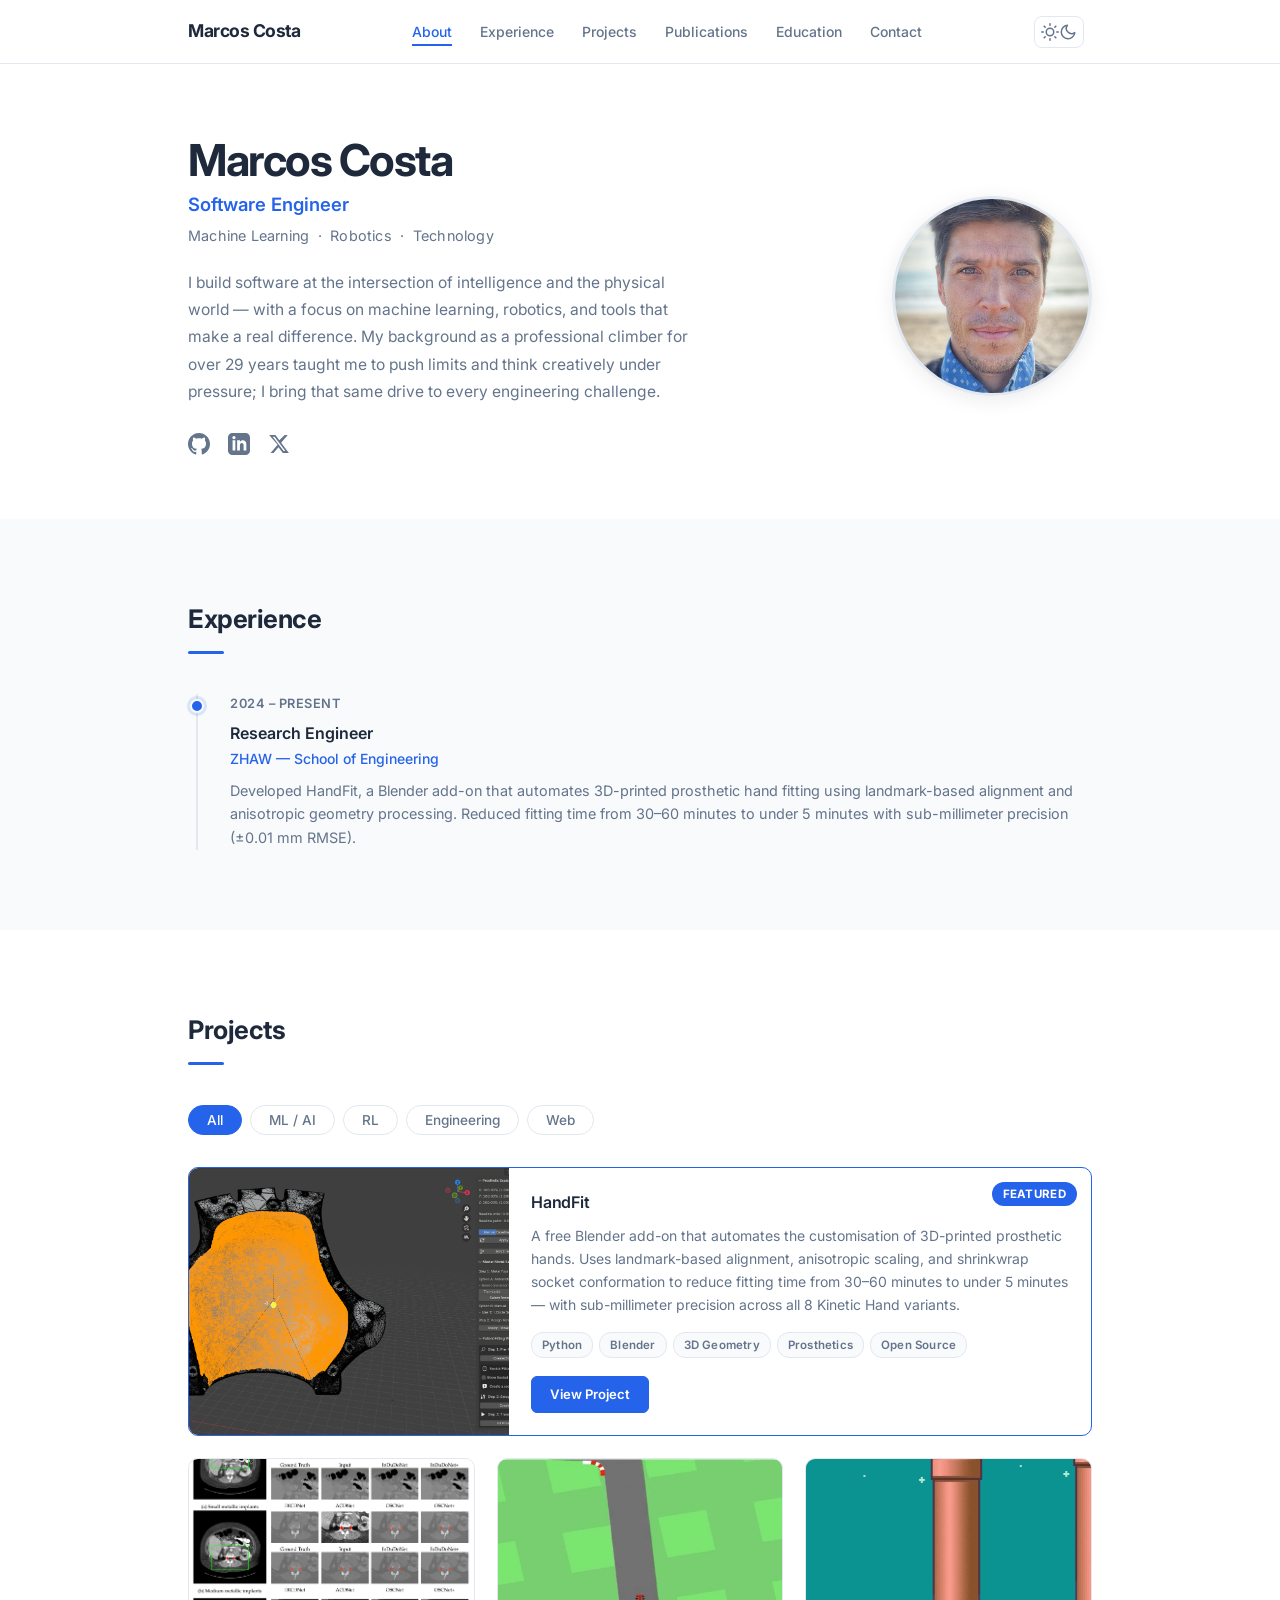
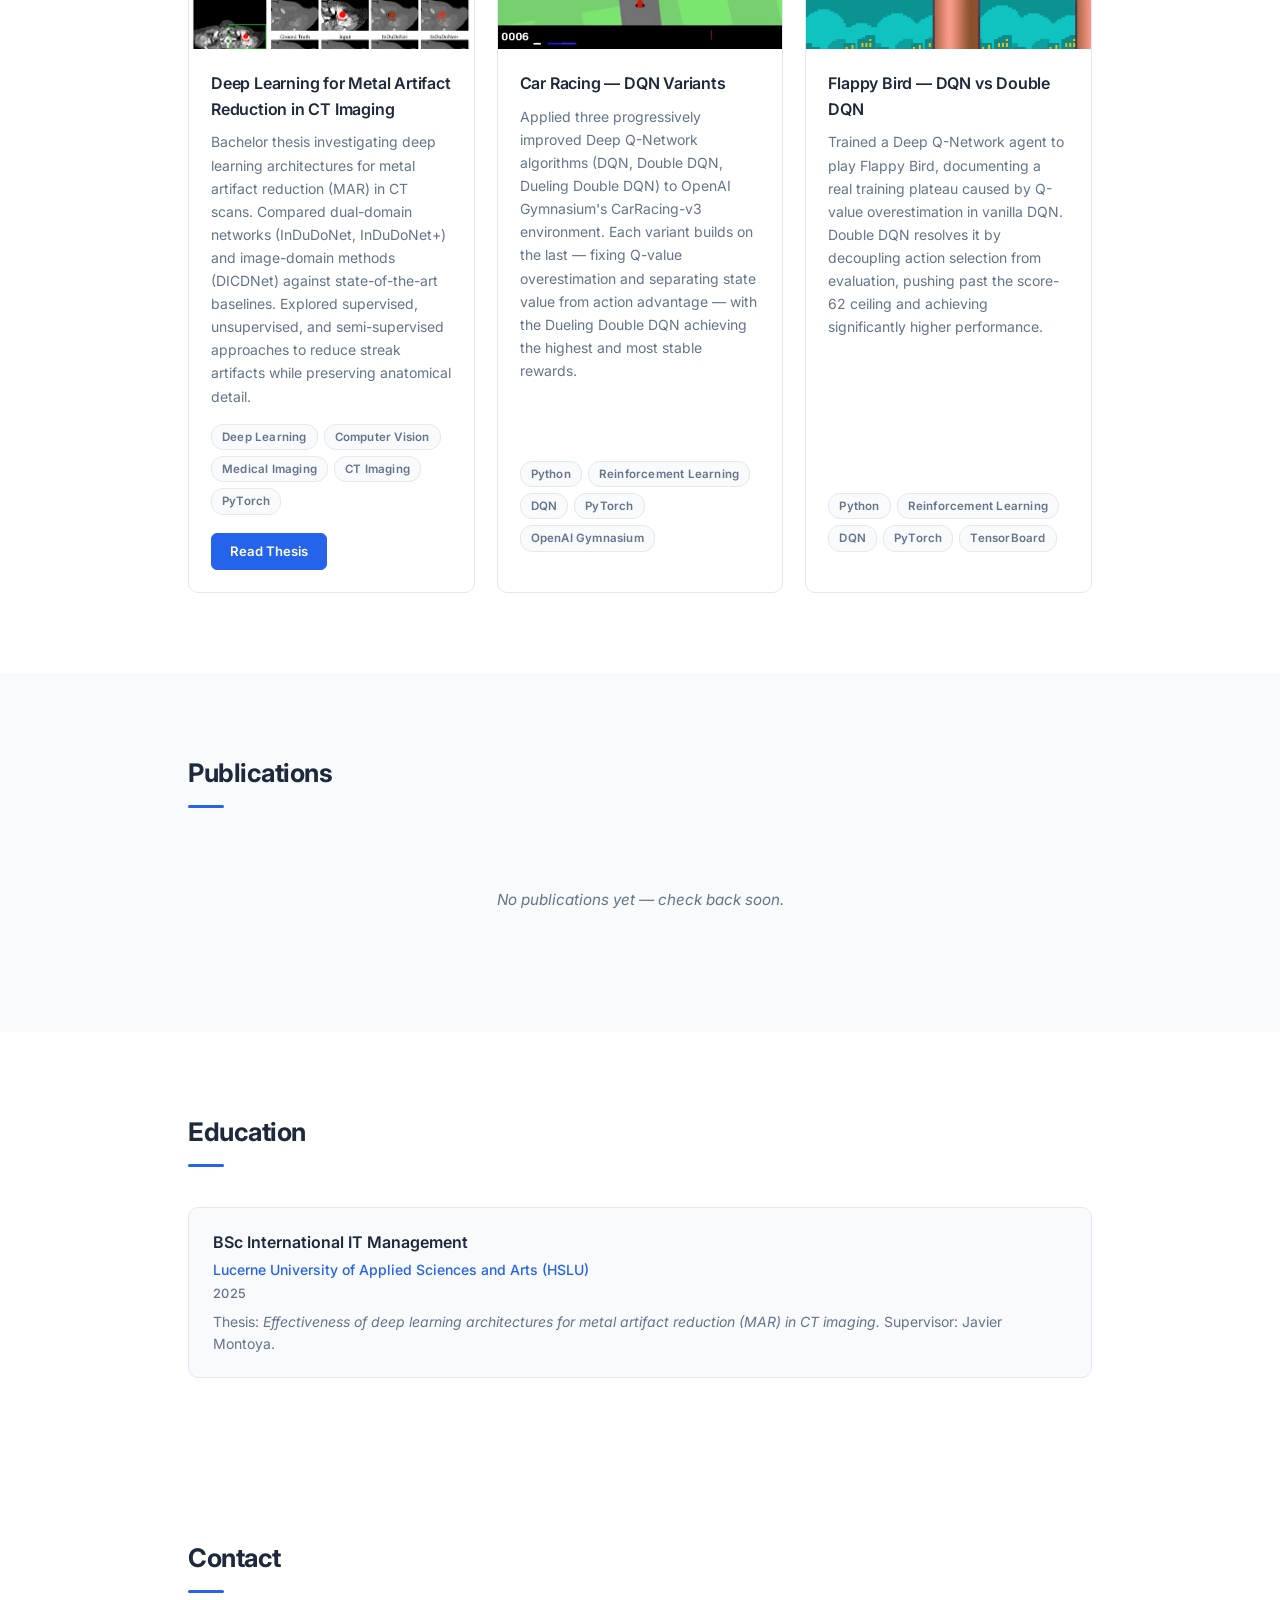
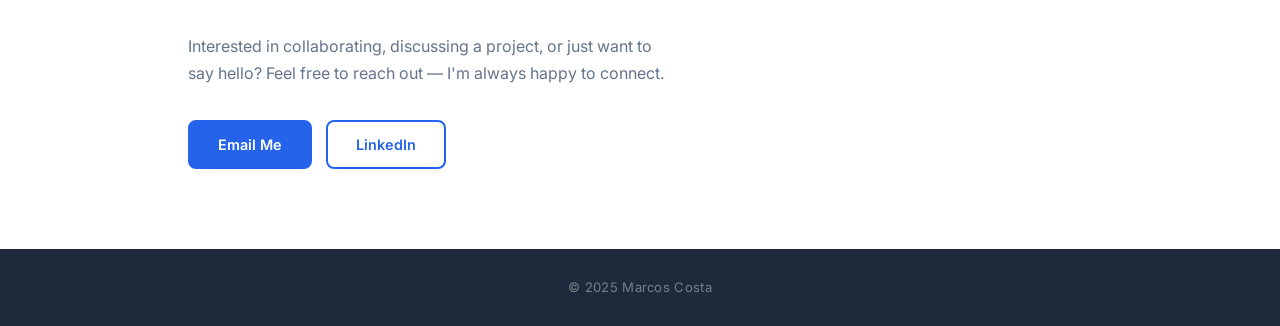
==== index.html @ 59071154 "add RL projects" ====
<!DOCTYPE html>
<html lang="en">
<head>
  <meta charset="UTF-8">
  <meta name="viewport" content="width=device-width, initial-scale=1.0">
  <title>Marcos Costa | Software Engineer</title>
  <meta name="description" content="Marcos Costa — Software Engineer with interests in Machine Learning, Robotics, and Technology.">

  <!-- Favicon -->
  <link rel="shortcut icon" href="favicon.png" type="image/png">
  <link rel="apple-touch-icon" sizes="180x180" href="favicon_io/apple-touch-icon.png">
  <link rel="icon" type="image/png" sizes="32x32" href="favicon_io/favicon-32x32.png">
  <link rel="icon" type="image/png" sizes="16x16" href="favicon_io/favicon-16x16.png">
  <link rel="manifest" href="favicon_io/site.webmanifest">

  <!-- Twitter Card -->
  <meta name="twitter:card" content="summary">
  <meta name="twitter:site" content="@Mcosta215">
  <meta name="twitter:title" content="Marcos Costa | Software Engineer">
  <meta name="twitter:description" content="Software Engineer with interests in Machine Learning, Robotics, and Technology.">

  <!-- Fonts -->
  <link rel="preconnect" href="https://fonts.googleapis.com">
  <link rel="preconnect" href="https://fonts.gstatic.com" crossorigin>
  <link href="https://fonts.googleapis.com/css2?family=Inter:wght@300;400;500;600;700&display=swap" rel="stylesheet">

  <!-- Styles -->
  <link rel="stylesheet" href="css/portfolio.css">

  <!-- Apply theme before paint to avoid flash -->
  <script>
    (function() {
      var saved = localStorage.getItem('theme');
      var prefersDark = window.matchMedia('(prefers-color-scheme: dark)').matches;
      if (saved === 'dark' || (!saved && prefersDark)) {
        document.documentElement.setAttribute('data-theme', 'dark');
      }
    })();
  </script>
</head>

<body>

  <!-- ===================== NAVIGATION ===================== -->
  <nav class="nav">
    <div class="nav-container">
      <a href="#about" class="nav-logo">Marcos Costa</a>
      <ul class="nav-links">
        <li><a href="#about">About</a></li>
        <li><a href="#experience">Experience</a></li>
        <li><a href="#projects">Projects</a></li>
        <li><a href="#publications">Publications</a></li>
        <li><a href="#education">Education</a></li>
        <li><a href="#contact">Contact</a></li>
      </ul>
      <button class="theme-toggle" id="themeToggle" aria-label="Toggle dark mode">
        <!-- Sun icon (shown in dark mode) -->
        <svg class="icon-sun" viewBox="0 0 24 24" fill="none" stroke="currentColor" stroke-width="2" stroke-linecap="round" stroke-linejoin="round" aria-hidden="true">
          <circle cx="12" cy="12" r="5"/><line x1="12" y1="1" x2="12" y2="3"/><line x1="12" y1="21" x2="12" y2="23"/>
          <line x1="4.22" y1="4.22" x2="5.64" y2="5.64"/><line x1="18.36" y1="18.36" x2="19.78" y2="19.78"/>
          <line x1="1" y1="12" x2="3" y2="12"/><line x1="21" y1="12" x2="23" y2="12"/>
          <line x1="4.22" y1="19.78" x2="5.64" y2="18.36"/><line x1="18.36" y1="5.64" x2="19.78" y2="4.22"/>
        </svg>
        <!-- Moon icon (shown in light mode) -->
        <svg class="icon-moon" viewBox="0 0 24 24" fill="none" stroke="currentColor" stroke-width="2" stroke-linecap="round" stroke-linejoin="round" aria-hidden="true">
          <path d="M21 12.79A9 9 0 1 1 11.21 3 7 7 0 0 0 21 12.79z"/>
        </svg>
      </button>
      <button class="nav-toggle" aria-label="Toggle navigation" aria-expanded="false">
        <span></span><span></span><span></span>
      </button>
    </div>
  </nav>

  <!-- ===================== HERO / ABOUT ===================== -->
  <section id="about" class="hero">
    <div class="container">
      <div class="hero-content">

        <div class="hero-text">
          <h1>Marcos Costa</h1>
          <p class="hero-title">Software Engineer</p>
          <p class="hero-tags">Machine Learning &nbsp;&middot;&nbsp; Robotics &nbsp;&middot;&nbsp; Technology</p>
          <p class="hero-bio">
            I build software at the intersection of intelligence and the physical world —
            with a focus on machine learning, robotics, and tools that make a real difference.
            My background as a professional climber for over 29 years taught me to push limits
            and think creatively under pressure; I bring that same drive to every engineering challenge.
          </p>
          <div class="hero-links">
            <!-- GitHub -->
            <a href="https://github.com/MCDF31" class="link-icon" target="_blank" rel="noopener" aria-label="GitHub">
              <svg viewBox="0 0 24 24" fill="currentColor" xmlns="http://www.w3.org/2000/svg" aria-hidden="true">
                <path d="M12 0c-6.626 0-12 5.373-12 12 0 5.302 3.438 9.8 8.207 11.387.599.111.793-.261.793-.577v-2.234c-3.338.726-4.033-1.416-4.033-1.416-.546-1.387-1.333-1.756-1.333-1.756-1.089-.745.083-.729.083-.729 1.205.084 1.839 1.237 1.839 1.237 1.07 1.834 2.807 1.304 3.492.997.107-.775.418-1.305.762-1.604-2.665-.305-5.467-1.334-5.467-5.931 0-1.311.469-2.381 1.236-3.221-.124-.303-.535-1.524.117-3.176 0 0 1.008-.322 3.301 1.23.957-.266 1.983-.399 3.003-.404 1.02.005 2.047.138 3.006.404 2.291-1.552 3.297-1.23 3.297-1.23.653 1.653.242 2.874.118 3.176.77.84 1.235 1.911 1.235 3.221 0 4.609-2.807 5.624-5.479 5.921.43.372.823 1.102.823 2.222v3.293c0 .319.192.694.801.576 4.765-1.589 8.199-6.086 8.199-11.386 0-6.627-5.373-12-12-12z"/>
              </svg>
            </a>
            <!-- LinkedIn -->
            <a href="https://www.linkedin.com/in/marcos-costa-a276242/" class="link-icon" target="_blank" rel="noopener" aria-label="LinkedIn">
              <svg viewBox="0 0 24 24" fill="currentColor" xmlns="http://www.w3.org/2000/svg" aria-hidden="true">
                <path d="M19 0h-14c-2.761 0-5 2.239-5 5v14c0 2.761 2.239 5 5 5h14c2.762 0 5-2.239 5-5v-14c0-2.761-2.238-5-5-5zm-11 19h-3v-11h3v11zm-1.5-12.268c-.966 0-1.75-.79-1.75-1.764s.784-1.764 1.75-1.764 1.75.79 1.75 1.764-.783 1.764-1.75 1.764zm13.5 12.268h-3v-5.604c0-3.368-4-3.113-4 0v5.604h-3v-11h3v1.765c1.396-2.586 7-2.777 7 2.476v6.759z"/>
              </svg>
            </a>
            <!-- Twitter / X -->
            <a href="https://twitter.com/Mcosta215" class="link-icon" target="_blank" rel="noopener" aria-label="Twitter">
              <svg viewBox="0 0 24 24" fill="currentColor" xmlns="http://www.w3.org/2000/svg" aria-hidden="true">
                <path d="M18.244 2.25h3.308l-7.227 8.26 8.502 11.24H16.17l-4.714-6.231-5.401 6.231H2.746l7.73-8.835L1.254 2.25H8.08l4.259 5.631L18.244 2.25zm-1.161 17.52h1.833L7.084 4.126H5.117L17.083 19.77z"/>
              </svg>
            </a>
          </div>
        </div>

        <div class="hero-photo">
          <img src="images/team/marcos.png" alt="Marcos Costa">
        </div>

      </div>
    </div>
  </section>

  <!-- ===================== EXPERIENCE ===================== -->
  <!--
  HOW TO ADD AN EXPERIENCE ITEM:
  Copy the .timeline-item block below, paste it inside .timeline,
  and update the date, role, company, and description.
  -->
  <section id="experience" class="section section-alt">
    <div class="container">
      <h2 class="section-title">Experience</h2>
      <div class="timeline">

        <div class="timeline-item">
          <div class="timeline-date">2024 – Present</div>
          <div class="timeline-content">
            <h3 class="timeline-role">Research Engineer</h3>
            <p class="timeline-company">ZHAW — School of Engineering</p>
            <p class="timeline-desc">
              Developed HandFit, a Blender add-on that automates 3D-printed prosthetic hand fitting
              using landmark-based alignment and anisotropic geometry processing. Reduced fitting time
              from 30–60 minutes to under 5 minutes with sub-millimeter precision (±0.01 mm RMSE).
            </p>
          </div>
        </div>

        <!--
        TEMPLATE — copy and fill in:
        <div class="timeline-item">
          <div class="timeline-date">YEAR – YEAR</div>
          <div class="timeline-content">
            <h3 class="timeline-role">Job Title</h3>
            <p class="timeline-company">Company / Organisation</p>
            <p class="timeline-desc">What you did and what impact it had.</p>
          </div>
        </div>
        -->

      </div>
    </div>
  </section>

  <!-- ===================== PROJECTS ===================== -->
  <!--
  HOW TO ADD A NEW PROJECT:
  1. Copy one of the .project-card blocks below.
  2. Paste it inside .projects-grid.
  3. Update:
     - data-category="ml-ai | engineering | web"
     - img src (add your image to images/portfolio/)
     - .project-title, .project-desc, .tag elements
     - href links
  4. Add "featured" to class if it should span the full width.
  -->
  <section id="projects" class="section">
    <div class="container">
      <h2 class="section-title">Projects</h2>

      <div class="filter-bar">
        <button class="filter-btn active" data-filter="all">All</button>
        <button class="filter-btn" data-filter="ml-ai">ML / AI</button>
        <button class="filter-btn" data-filter="rl">RL</button>
        <button class="filter-btn" data-filter="engineering">Engineering</button>
        <button class="filter-btn" data-filter="web">Web</button>
      </div>

      <div class="projects-grid">

        <!-- HandFit — Featured -->
        <div class="project-card featured" data-category="ml-ai">
          <div class="project-badge">Featured</div>
          <!-- Replace with a proper HandFit screenshot when available -->
          <img class="project-img" src="images/portfolio/handfit_.png" alt="HandFit — Automated Prosthetic Fitting">
          <div class="project-body">
            <h3 class="project-title">HandFit</h3>
            <p class="project-desc">
              A free Blender add-on that automates the customisation of 3D-printed prosthetic hands.
              Uses landmark-based alignment, anisotropic scaling, and shrinkwrap socket conformation
              to reduce fitting time from 30–60 minutes to under 5 minutes — with sub-millimeter
              precision across all 8 Kinetic Hand variants.
            </p>
            <div class="project-tags">
              <span class="tag">Python</span>
              <span class="tag">Blender</span>
              <span class="tag">3D Geometry</span>
              <span class="tag">Prosthetics</span>
              <span class="tag">Open Source</span>
            </div>
            <div class="project-links">
              <a href="https://marcosncosta1.github.io/handfit/" class="btn-project" target="_blank" rel="noopener">View Project</a>
            </div>
          </div>
        </div>

        <!-- Bachelor Thesis — MAR in CT Imaging -->
        <div class="project-card" data-category="ml-ai">
          <!-- Replace with a thesis figure/CT image when available -->
          <img class="project-img" src="images/portfolio/mar.png" alt="Deep Learning for Metal Artifact Reduction in CT Imaging">
          <div class="project-body">
            <h3 class="project-title">Deep Learning for Metal Artifact Reduction in CT Imaging</h3>
            <p class="project-desc">
              Bachelor thesis investigating deep learning architectures for metal artifact reduction (MAR)
              in CT scans. Compared dual-domain networks (InDuDoNet, InDuDoNet+) and image-domain methods
              (DICDNet) against state-of-the-art baselines. Explored supervised, unsupervised, and
              semi-supervised approaches to reduce streak artifacts while preserving anatomical detail.
            </p>
            <div class="project-tags">
              <span class="tag">Deep Learning</span>
              <span class="tag">Computer Vision</span>
              <span class="tag">Medical Imaging</span>
              <span class="tag">CT Imaging</span>
              <span class="tag">PyTorch</span>
            </div>
            <div class="project-links">
              <a href="hslu_bsc_thesis_2024_costa_marcos.pdf" class="btn-project" target="_blank" rel="noopener">Read Thesis</a>
            </div>
          </div>
        </div>

        <!-- Car Racing — DQN Variants -->
        <div class="project-card" data-category="rl ml-ai">
          <img class="project-img" src="images/portfolio/car_racing_dqn.gif" alt="Car Racing DQN Variants">
          <div class="project-body">
            <h3 class="project-title">Car Racing — DQN Variants</h3>
            <p class="project-desc">
              Applied three progressively improved Deep Q-Network algorithms (DQN, Double DQN, Dueling Double DQN)
              to OpenAI Gymnasium's CarRacing-v3 environment. Each variant builds on the last —
              fixing Q-value overestimation and separating state value from action advantage —
              with the Dueling Double DQN achieving the highest and most stable rewards.
            </p>
            <div class="project-tags">
              <span class="tag">Python</span>
              <span class="tag">Reinforcement Learning</span>
              <span class="tag">DQN</span>
              <span class="tag">PyTorch</span>
              <span class="tag">OpenAI Gymnasium</span>
            </div>
          </div>
        </div>

        <!-- Flappy Bird — DQN vs Double DQN -->
        <div class="project-card" data-category="rl ml-ai">
          <img class="project-img" src="images/portfolio/flappybird_dqn.gif" alt="Flappy Bird DQN">
          <div class="project-body">
            <h3 class="project-title">Flappy Bird — DQN vs Double DQN</h3>
            <p class="project-desc">
              Trained a Deep Q-Network agent to play Flappy Bird, documenting a real training plateau
              caused by Q-value overestimation in vanilla DQN. Double DQN resolves it by decoupling
              action selection from evaluation, pushing past the score-62 ceiling and achieving
              significantly higher performance.
            </p>
            <div class="project-tags">
              <span class="tag">Python</span>
              <span class="tag">Reinforcement Learning</span>
              <span class="tag">DQN</span>
              <span class="tag">PyTorch</span>
              <span class="tag">TensorBoard</span>
            </div>
          </div>
        </div>

        <!-- Loan Calculator
        <div class="project-card" data-category="engineering">
          <img class="project-img" src="images/portfolio/loan.jpg" alt="Loan Calculator">
          <div class="project-body">
            <h3 class="project-title">Loan Calculator</h3>
            <p class="project-desc">
              An interactive loan calculator that computes monthly payments, total interest,
              and full amortisation schedules from user-defined inputs.
            </p>
            <div class="project-tags">
              <span class="tag">JavaScript</span>
              <span class="tag">HTML / CSS</span>
            </div>
            <div class="project-links">
              <a href="loan_calculator.html" class="btn-project">View Project</a>
            </div>
          </div>
        </div>

        
        <div class="project-card" data-category="engineering">
          <img class="project-img" src="images/portfolio/shape_calculator.jpg" alt="Shape Calculator">
          <div class="project-body">
            <h3 class="project-title">Shape Calculator</h3>
            <p class="project-desc">
              A Python geometry library that computes area and perimeter for a range of 2D shapes
              using clean object-oriented design and unit-tested logic.
            </p>
            <div class="project-tags">
              <span class="tag">Python</span>
              <span class="tag">OOP</span>
            </div>
            <div class="project-links">
              <a href="shape_calculator.html" class="btn-project">View Project</a>
            </div>
          </div>
        </div>

        
        <div class="project-card" data-category="web">
          <img class="project-img" src="images/portfolio/survey_photo.jpg" alt="Survey Page">
          <div class="project-body">
            <h3 class="project-title">Survey Page</h3>
            <p class="project-desc">
              A fully responsive survey web page with clean form UX,
              custom styling, and accessible markup.
            </p>
            <div class="project-tags">
              <span class="tag">HTML</span>
              <span class="tag">CSS</span>
            </div>
            <div class="project-links">
              <a href="survey.html" class="btn-project">View Project</a>
            </div>
          </div>
        </div>


        <div class="project-card" data-category="engineering">
          <img class="project-img" src="images/portfolio/pic02.jpg" alt="Budget App — In Progress">
          <div class="project-body">
            <h3 class="project-title">Budget App</h3>
            <p class="project-desc">
              A personal finance tracking application for managing income, expenses,
              and savings goals. Currently in development.
            </p>
            <div class="project-tags">
              <span class="tag">In Progress</span>
            </div>
            <div class="project-links">
              <a href="coming-soon.html" class="btn-project btn-outline">Coming Soon</a>
            </div>
          </div>
        </div>

      </div>  -->
    </div>
  </section>

  <!-- ===================== PUBLICATIONS ===================== -->
  <!--
  HOW TO ADD A PUBLICATION:
  Copy the .pub-item block below, paste it inside .publications-list,
  remove the .empty-note paragraph, and fill in your details.

  <div class="pub-item">
    <img class="pub-thumb" src="images/portfolio/YOUR_PAPER_IMG.jpg" alt="Paper thumbnail">
    <div class="pub-body">
      <h3 class="pub-title">Your Paper Title</h3>
      <p class="pub-authors">Author One, Marcos Costa, Author Three</p>
      <p class="pub-venue">Conference / Journal Name, Year</p>
      <div class="pub-links">
        <a href="PAPER_URL" class="btn-project" target="_blank" rel="noopener">Paper</a>
        <a href="GITHUB_URL" class="btn-project btn-outline" target="_blank" rel="noopener">Code</a>
      </div>
    </div>
  </div>
  -->
  <section id="publications" class="section section-alt">
    <div class="container">
      <h2 class="section-title">Publications</h2>
      <div class="publications-list">
        <p class="empty-note">No publications yet — check back soon.</p>
      </div>
    </div>
  </section>

  <!-- ===================== EDUCATION ===================== -->
  <!--
  HOW TO ADD AN EDUCATION ITEM:
  Copy a .edu-item block, paste it inside .edu-list, and fill in your details.
  -->
  <section id="education" class="section">
    <div class="container">
      <h2 class="section-title">Education</h2>
      <div class="edu-list">

        <!--
        TEMPLATE — copy and fill in:
        <div class="edu-item">
          <div class="edu-logo">
            <img src="images/edu/LOGO.png" alt="Institution Name">
          </div>
          <div class="edu-body">
            <h3 class="edu-degree">Degree / Certificate</h3>
            <p class="edu-institution">Institution Name</p>
            <p class="edu-date">Year – Year</p>
            <p class="edu-desc">Optional short description.</p>
          </div>
        </div>
        -->

        <div class="edu-item">
          <div class="edu-body">
            <h3 class="edu-degree">BSc International IT Management</h3>
            <p class="edu-institution">Lucerne University of Applied Sciences and Arts (HSLU)</p>
            <p class="edu-date">2025</p>
            <p class="edu-desc">
              Thesis: <em>Effectiveness of deep learning architectures for metal artifact reduction (MAR) in CT imaging.</em>
              Supervisor: Javier Montoya.
            </p>
          </div>
        </div>

      </div>
    </div>
  </section>

  <!-- ===================== CONTACT ===================== -->
  <section id="contact" class="section">
    <div class="container">
      <h2 class="section-title">Contact</h2>
      <p class="contact-intro">
        Interested in collaborating, discussing a project, or just want to say hello?
        Feel free to reach out — I'm always happy to connect.
      </p>
      <div class="contact-links">
        <a href="mailto:marcos@mnttoken.com" class="contact-btn">Email Me</a>
        <a href="https://www.linkedin.com/in/marcos-costa-a276242/" class="contact-btn contact-btn-outline" target="_blank" rel="noopener">LinkedIn</a>
      </div>
    </div>
  </section>

  <!-- ===================== FOOTER ===================== -->
  <footer class="footer">
    <div class="container">
      <p>&copy; 2025 Marcos Costa</p>
    </div>
  </footer>

  <!-- ===================== JAVASCRIPT ===================== -->
  <script>
    // ----- Dark mode -----
    const themeToggle = document.getElementById('themeToggle');
    const root = document.documentElement;

    themeToggle.addEventListener('click', () => {
      const isDark = root.getAttribute('data-theme') === 'dark';
      root.setAttribute('data-theme', isDark ? 'light' : 'dark');
      localStorage.setItem('theme', isDark ? 'light' : 'dark');
    });

    // ----- Project filter -----
    const filterBtns = document.querySelectorAll('.filter-btn');
    const cards = document.querySelectorAll('.project-card');

    filterBtns.forEach(btn => {
      btn.addEventListener('click', () => {
        filterBtns.forEach(b => b.classList.remove('active'));
        btn.classList.add('active');
        const f = btn.dataset.filter;
        cards.forEach(card => {
          card.style.display = (f === 'all' || card.dataset.category.split(' ').includes(f)) ? '' : 'none';
        });
      });
    });

    // ----- Mobile nav toggle -----
    const toggle = document.querySelector('.nav-toggle');
    const navLinks = document.querySelector('.nav-links');

    toggle.addEventListener('click', () => {
      const open = navLinks.classList.toggle('open');
      toggle.setAttribute('aria-expanded', open);
    });

    // Close nav on link click (mobile)
    document.querySelectorAll('.nav-links a').forEach(a => {
      a.addEventListener('click', () => {
        navLinks.classList.remove('open');
        toggle.setAttribute('aria-expanded', false);
      });
    });

    // ----- Sticky nav highlight on scroll -----
    const sections = document.querySelectorAll('section[id]');

    function updateNav() {
      let current = '';
      sections.forEach(s => {
        if (window.scrollY >= s.offsetTop - 80) current = s.id;
      });
      document.querySelectorAll('.nav-links a').forEach(a => {
        a.classList.toggle('active', a.getAttribute('href') === '#' + current);
      });
    }

    window.addEventListener('scroll', updateNav, { passive: true });
    updateNav();
  </script>

</body>
</html>
---- css/portfolio.css ----
/* ============================================
   Marcos Costa — Portfolio Stylesheet
   To add styles: edit sections below.
   ============================================ */

*, *::before, *::after {
  box-sizing: border-box;
  margin: 0;
  padding: 0;
}

:root {
  --bg: #ffffff;
  --bg-alt: #f8fafc;
  --text: #1e293b;
  --text-muted: #64748b;
  --accent: #2563eb;
  --accent-hover: #1d4ed8;
  --border: #e2e8f0;
  --card-shadow: 0 1px 3px rgba(0,0,0,.07), 0 6px 16px rgba(0,0,0,.05);
  --nav-bg: rgba(255, 255, 255, 0.92);
  --radius: 10px;
  --nav-height: 64px;
  --font: 'Inter', system-ui, -apple-system, sans-serif;
}

/* Dark mode */
[data-theme="dark"] {
  --bg: #0f172a;
  --bg-alt: #1e293b;
  --text: #f1f5f9;
  --text-muted: #94a3b8;
  --accent: #3b82f6;
  --accent-hover: #2563eb;
  --border: #334155;
  --card-shadow: 0 1px 3px rgba(0,0,0,.3), 0 6px 16px rgba(0,0,0,.2);
  --nav-bg: rgba(15, 23, 42, 0.92);
}

html {
  scroll-behavior: smooth;
  font-size: 16px;
}

body {
  font-family: var(--font);
  background: var(--bg);
  color: var(--text);
  line-height: 1.6;
  -webkit-font-smoothing: antialiased;
}

img {
  max-width: 100%;
  height: auto;
  vertical-align: middle;
}

a {
  text-decoration: none;
  color: inherit;
}

/* ---- Layout ---- */
.container {
  max-width: 960px;
  margin: 0 auto;
  padding: 0 28px;
}

/* ---- Navigation ---- */
.nav {
  position: sticky;
  top: 0;
  z-index: 100;
  height: var(--nav-height);
  background: var(--nav-bg);
  backdrop-filter: blur(10px);
  -webkit-backdrop-filter: blur(10px);
  border-bottom: 1px solid var(--border);
}

.nav-container {
  max-width: 960px;
  margin: 0 auto;
  padding: 0 28px;
  height: 100%;
  display: flex;
  align-items: center;
  justify-content: space-between;
}

.nav-logo {
  font-weight: 700;
  font-size: 1.1rem;
  color: var(--text);
  letter-spacing: -0.5px;
}

.nav-links {
  display: flex;
  list-style: none;
  gap: 28px;
}

.nav-links a {
  color: var(--text-muted);
  font-size: 0.875rem;
  font-weight: 500;
  transition: color .2s;
  padding: 4px 0;
  border-bottom: 2px solid transparent;
}

.nav-links a:hover,
.nav-links a.active {
  color: var(--accent);
  border-bottom-color: var(--accent);
}

.nav-toggle {
  display: none;
  flex-direction: column;
  gap: 5px;
  background: none;
  border: none;
  cursor: pointer;
  padding: 6px;
}

.nav-toggle span {
  display: block;
  width: 22px;
  height: 2px;
  background: var(--text);
  border-radius: 2px;
  transition: .25s;
}

/* ---- Theme toggle button ---- */
.theme-toggle {
  background: none;
  border: 1.5px solid var(--border);
  border-radius: 8px;
  cursor: pointer;
  padding: 6px;
  color: var(--text-muted);
  display: flex;
  align-items: center;
  justify-content: center;
  transition: color .2s, border-color .2s, background .2s;
  margin-right: 8px;
}

.theme-toggle:hover {
  color: var(--accent);
  border-color: var(--accent);
}

.theme-toggle svg {
  width: 18px;
  height: 18px;
  display: block;
}

/* Show moon in light mode, sun in dark mode */
.icon-sun { display: none; }
.icon-moon { display: block; }

[data-theme="dark"] .icon-sun { display: block; }
[data-theme="dark"] .icon-moon { display: none; }

/* ---- Sections ---- */
.section {
  padding: 80px 0;
}

.section-alt {
  background: var(--bg-alt);
}

.section-title {
  font-size: 1.6rem;
  font-weight: 700;
  color: var(--text);
  margin-bottom: 40px;
  position: relative;
  padding-bottom: 14px;
  letter-spacing: -0.5px;
}

.section-title::after {
  content: '';
  position: absolute;
  bottom: 0;
  left: 0;
  width: 36px;
  height: 3px;
  background: var(--accent);
  border-radius: 2px;
}

/* ---- Hero ---- */
.hero {
  padding: 72px 0 64px;
}

.hero-content {
  display: flex;
  align-items: center;
  gap: 52px;
}

.hero-text {
  flex: 1;
  min-width: 0;
}

.hero-text h1 {
  font-size: 2.75rem;
  font-weight: 700;
  letter-spacing: -1.5px;
  line-height: 1.1;
  margin-bottom: 6px;
  color: var(--text);
}

.hero-title {
  font-size: 1.15rem;
  color: var(--accent);
  font-weight: 600;
  margin-bottom: 4px;
}

.hero-tags {
  color: var(--text-muted);
  font-size: 0.9rem;
  margin-bottom: 22px;
  letter-spacing: 0.2px;
}

.hero-bio {
  color: var(--text-muted);
  font-size: 0.975rem;
  line-height: 1.75;
  max-width: 520px;
  margin-bottom: 28px;
}

.hero-links {
  display: flex;
  gap: 18px;
  align-items: center;
}

.link-icon {
  color: var(--text-muted);
  transition: color .2s, transform .2s;
  display: flex;
  align-items: center;
}

.link-icon:hover {
  color: var(--accent);
  transform: translateY(-1px);
}

.link-icon svg {
  width: 22px;
  height: 22px;
  display: block;
}

.hero-photo {
  flex-shrink: 0;
}

.hero-photo img {
  width: 200px;
  height: 200px;
  border-radius: 50%;
  object-fit: cover;
  border: 3px solid var(--border);
  box-shadow: 0 4px 20px rgba(0,0,0,.08);
}

/* ---- Experience Timeline ---- */
.timeline {
  border-left: 2px solid var(--border);
  margin-left: 8px;
}

.timeline-item {
  position: relative;
  padding: 0 0 36px 32px;
}

.timeline-item:last-child {
  padding-bottom: 0;
}

.timeline-item::before {
  content: '';
  position: absolute;
  left: -8px;
  top: 5px;
  width: 14px;
  height: 14px;
  border-radius: 50%;
  background: var(--accent);
  border: 2px solid var(--bg-alt);
  box-shadow: 0 0 0 3px rgba(37,99,235,.15);
}

.timeline-date {
  font-size: 0.8rem;
  font-weight: 600;
  color: var(--text-muted);
  text-transform: uppercase;
  letter-spacing: 0.5px;
  margin-bottom: 6px;
}

.timeline-role {
  font-size: 1rem;
  font-weight: 600;
  color: var(--text);
  margin-bottom: 2px;
}

.timeline-company {
  font-size: 0.875rem;
  color: var(--accent);
  font-weight: 500;
  margin-bottom: 8px;
}

.timeline-desc {
  font-size: 0.9rem;
  color: var(--text-muted);
  line-height: 1.65;
}

/* ---- Filter Bar ---- */
.filter-bar {
  display: flex;
  gap: 8px;
  margin-bottom: 32px;
  flex-wrap: wrap;
}

.filter-btn {
  padding: 6px 18px;
  border-radius: 20px;
  border: 1.5px solid var(--border);
  background: none;
  color: var(--text-muted);
  font-size: 0.85rem;
  font-weight: 500;
  cursor: pointer;
  transition: all .2s;
  font-family: var(--font);
}

.filter-btn:hover {
  border-color: var(--accent);
  color: var(--accent);
}

.filter-btn.active {
  background: var(--accent);
  border-color: var(--accent);
  color: #fff;
}

/* ---- Project Cards ---- */
.projects-grid {
  display: grid;
  grid-template-columns: repeat(auto-fill, minmax(280px, 1fr));
  gap: 22px;
}

.project-card {
  background: var(--bg);
  border: 1px solid var(--border);
  border-radius: var(--radius);
  overflow: hidden;
  transition: box-shadow .25s, transform .25s;
  position: relative;
  display: flex;
  flex-direction: column;
}

.project-card:hover {
  box-shadow: var(--card-shadow);
  transform: translateY(-3px);
}

.project-card.featured {
  border-color: var(--accent);
  grid-column: 1 / -1;
  flex-direction: row;
}

.project-badge {
  position: absolute;
  top: 14px;
  right: 14px;
  background: var(--accent);
  color: #fff;
  font-size: 0.72rem;
  font-weight: 700;
  padding: 3px 11px;
  border-radius: 12px;
  z-index: 1;
  letter-spacing: 0.3px;
  text-transform: uppercase;
}

.project-img {
  width: 100%;
  height: 190px;
  object-fit: cover;
  display: block;
  flex-shrink: 0;
}

.project-card.featured .project-img {
  width: 320px;
  height: auto;
  min-height: 220px;
}

.project-body {
  padding: 22px;
  display: flex;
  flex-direction: column;
  flex: 1;
}

.project-title {
  font-size: 1rem;
  font-weight: 600;
  color: var(--text);
  margin-bottom: 8px;
  letter-spacing: -0.2px;
}

.project-desc {
  font-size: 0.875rem;
  color: var(--text-muted);
  line-height: 1.65;
  margin-bottom: 16px;
  flex: 1;
}

.project-tags {
  display: flex;
  flex-wrap: wrap;
  gap: 6px;
  margin-bottom: 18px;
}

.tag {
  font-size: 0.72rem;
  font-weight: 600;
  background: var(--bg-alt);
  color: var(--text-muted);
  border: 1px solid var(--border);
  padding: 3px 10px;
  border-radius: 12px;
  letter-spacing: 0.2px;
}

.project-links {
  display: flex;
  gap: 10px;
  flex-wrap: wrap;
  margin-top: auto;
}

.btn-project {
  display: inline-block;
  padding: 7px 18px;
  border-radius: 6px;
  font-size: 0.82rem;
  font-weight: 600;
  background: var(--accent);
  color: #fff;
  text-decoration: none;
  transition: background .2s, border-color .2s;
  border: 1.5px solid var(--accent);
  font-family: var(--font);
}

.btn-project:hover {
  background: var(--accent-hover);
  border-color: var(--accent-hover);
  color: #fff;
}

.btn-project.btn-outline {
  background: none;
  color: var(--accent);
}

.btn-project.btn-outline:hover {
  background: var(--accent);
  color: #fff;
}

/* ---- Publications ---- */
.publications-list {
  display: flex;
  flex-direction: column;
  gap: 18px;
}

.pub-item {
  background: var(--bg);
  border: 1px solid var(--border);
  border-radius: var(--radius);
  padding: 24px;
  transition: box-shadow .2s;
  display: flex;
  gap: 24px;
  align-items: flex-start;
}

.pub-item:hover {
  box-shadow: var(--card-shadow);
}

.pub-thumb {
  flex-shrink: 0;
  width: 100px;
  height: 70px;
  object-fit: cover;
  border-radius: 6px;
  border: 1px solid var(--border);
}

.pub-body {
  flex: 1;
}

.pub-title {
  font-size: 0.975rem;
  font-weight: 600;
  color: var(--text);
  margin-bottom: 5px;
  line-height: 1.4;
}

.pub-authors {
  font-size: 0.85rem;
  color: var(--text-muted);
  margin-bottom: 3px;
}

.pub-venue {
  font-size: 0.82rem;
  color: var(--accent);
  font-weight: 500;
  margin-bottom: 12px;
}

.pub-links {
  display: flex;
  gap: 10px;
}

.empty-note {
  color: var(--text-muted);
  font-size: 0.95rem;
  padding: 40px 0;
  text-align: center;
  font-style: italic;
}

/* ---- Education ---- */
.edu-list {
  display: flex;
  flex-direction: column;
  gap: 16px;
}

.edu-item {
  display: flex;
  align-items: flex-start;
  gap: 20px;
  background: var(--bg-alt);
  border: 1px solid var(--border);
  border-radius: var(--radius);
  padding: 22px 24px;
  transition: box-shadow .2s;
}

.edu-item:hover {
  box-shadow: var(--card-shadow);
}

.edu-logo {
  flex-shrink: 0;
  width: 52px;
  height: 52px;
  border-radius: 8px;
  border: 1px solid var(--border);
  overflow: hidden;
  background: var(--bg);
  display: flex;
  align-items: center;
  justify-content: center;
}

.edu-logo img {
  width: 100%;
  height: 100%;
  object-fit: contain;
  padding: 4px;
}

.edu-body {
  flex: 1;
}

.edu-degree {
  font-size: 1rem;
  font-weight: 600;
  color: var(--text);
  margin-bottom: 3px;
}

.edu-institution {
  font-size: 0.875rem;
  color: var(--accent);
  font-weight: 500;
  margin-bottom: 3px;
}

.edu-date {
  font-size: 0.8rem;
  color: var(--text-muted);
  font-weight: 500;
  text-transform: uppercase;
  letter-spacing: 0.4px;
  margin-bottom: 6px;
}

.edu-desc {
  font-size: 0.875rem;
  color: var(--text-muted);
  line-height: 1.6;
}

/* ---- Contact ---- */
.contact-intro {
  color: var(--text-muted);
  font-size: 1rem;
  line-height: 1.7;
  max-width: 480px;
  margin-bottom: 32px;
}

.contact-links {
  display: flex;
  gap: 14px;
  flex-wrap: wrap;
}

.contact-btn {
  display: inline-block;
  padding: 11px 28px;
  border-radius: 8px;
  font-size: 0.9rem;
  font-weight: 600;
  background: var(--accent);
  color: #fff;
  text-decoration: none;
  transition: background .2s;
  border: 2px solid var(--accent);
  font-family: var(--font);
}

.contact-btn:hover {
  background: var(--accent-hover);
  border-color: var(--accent-hover);
  color: #fff;
}

.contact-btn-outline {
  background: none;
  color: var(--accent);
}

.contact-btn-outline:hover {
  background: var(--accent);
  color: #fff;
}

/* ---- Footer ---- */
.footer {
  background: var(--text);
  color: rgba(255, 255, 255, 0.4);
  padding: 28px 0;
  text-align: center;
  font-size: 0.82rem;
  letter-spacing: 0.3px;
}

/* ---- Responsive ---- */
@media (max-width: 768px) {
  .nav-toggle {
    display: flex;
  }

  .nav-links {
    display: none;
    position: absolute;
    top: var(--nav-height);
    left: 0;
    right: 0;
    background: var(--nav-bg);
    border-bottom: 1px solid var(--border);
    flex-direction: column;
    padding: 20px 28px;
    gap: 18px;
    box-shadow: 0 8px 24px rgba(0,0,0,.12);
  }

  .nav-links.open {
    display: flex;
  }

  .hero {
    padding: 52px 0 48px;
  }

  .hero-content {
    flex-direction: column-reverse;
    gap: 32px;
    text-align: center;
  }

  .hero-text h1 {
    font-size: 2.1rem;
  }

  .hero-links {
    justify-content: center;
  }

  .hero-bio {
    margin-left: auto;
    margin-right: auto;
  }

  .hero-photo img {
    width: 150px;
    height: 150px;
  }

  .project-card.featured {
    flex-direction: column;
  }

  .project-card.featured .project-img {
    width: 100%;
    height: 190px;
  }

  .section {
    padding: 56px 0;
  }

  .pub-item {
    flex-direction: column;
  }

  .pub-thumb {
    width: 100%;
    height: 160px;
  }
}

@media (max-width: 480px) {
  .projects-grid {
    grid-template-columns: 1fr;
  }
}
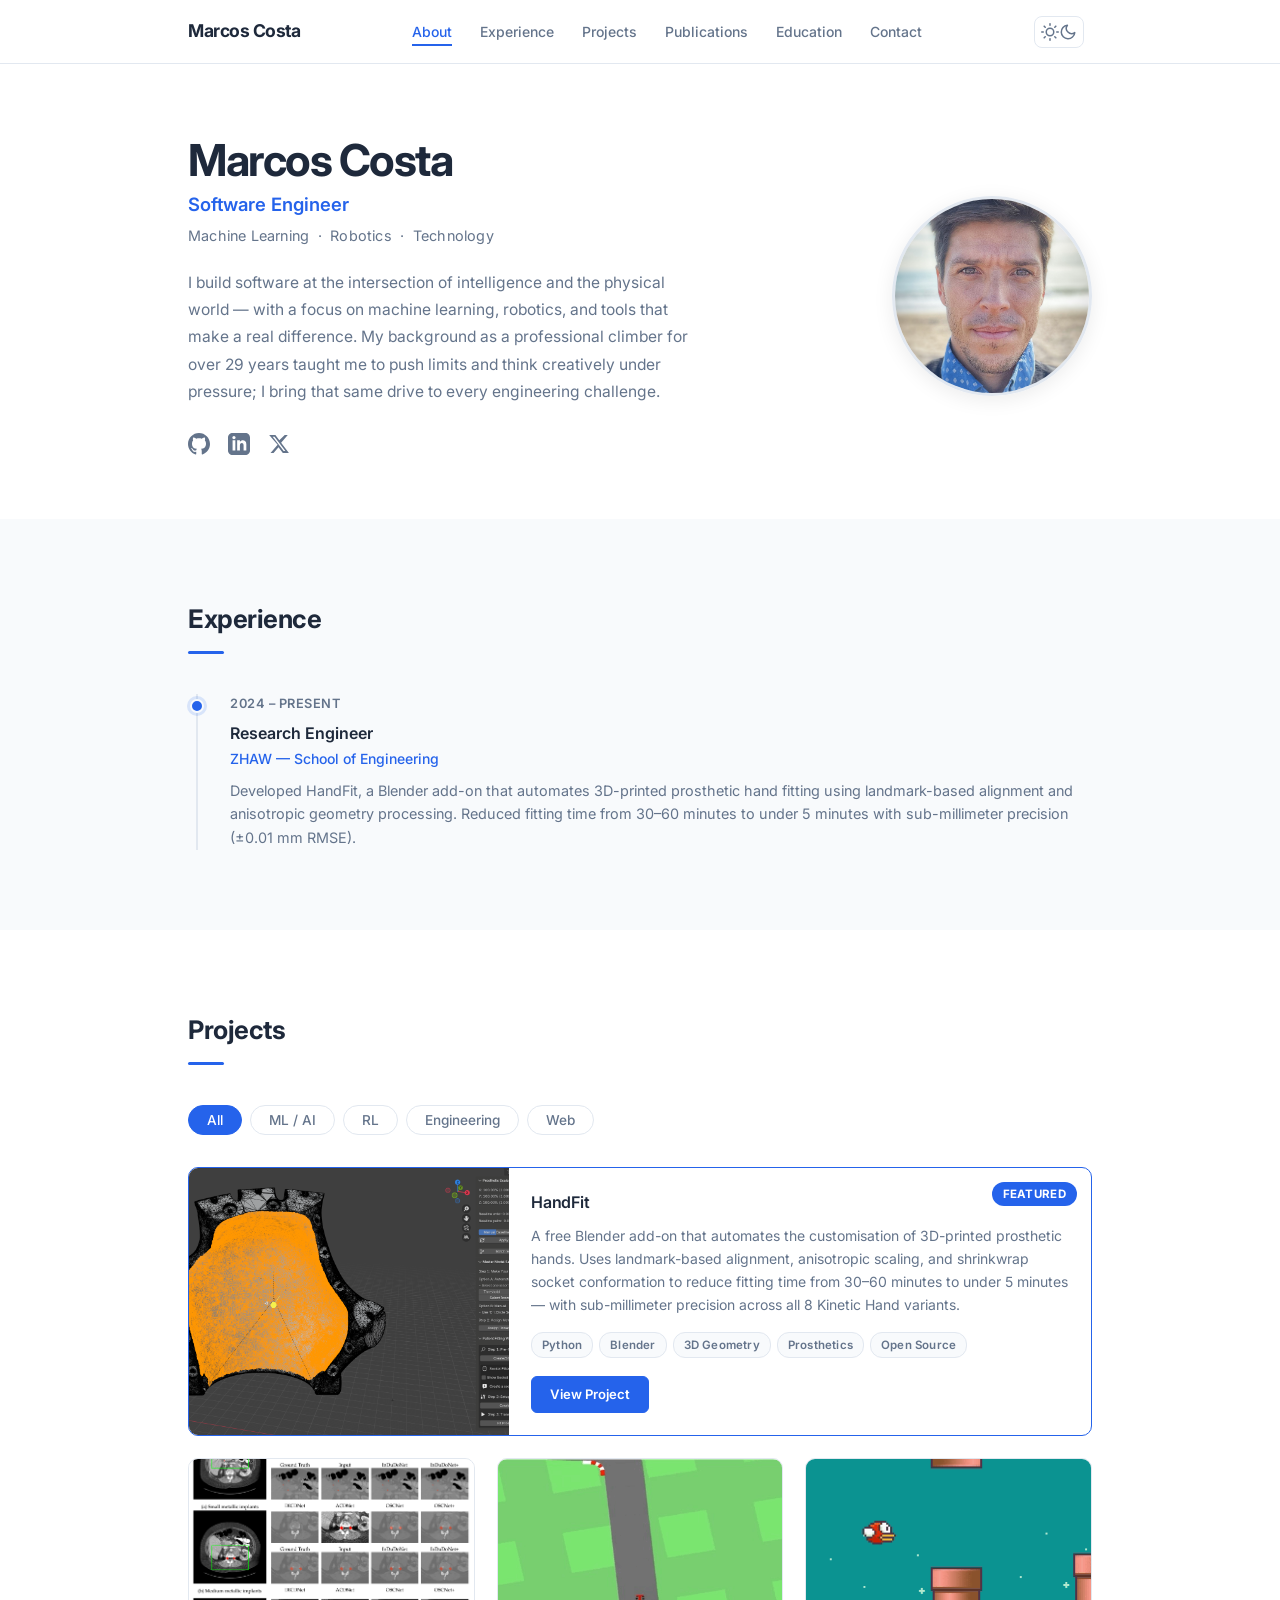
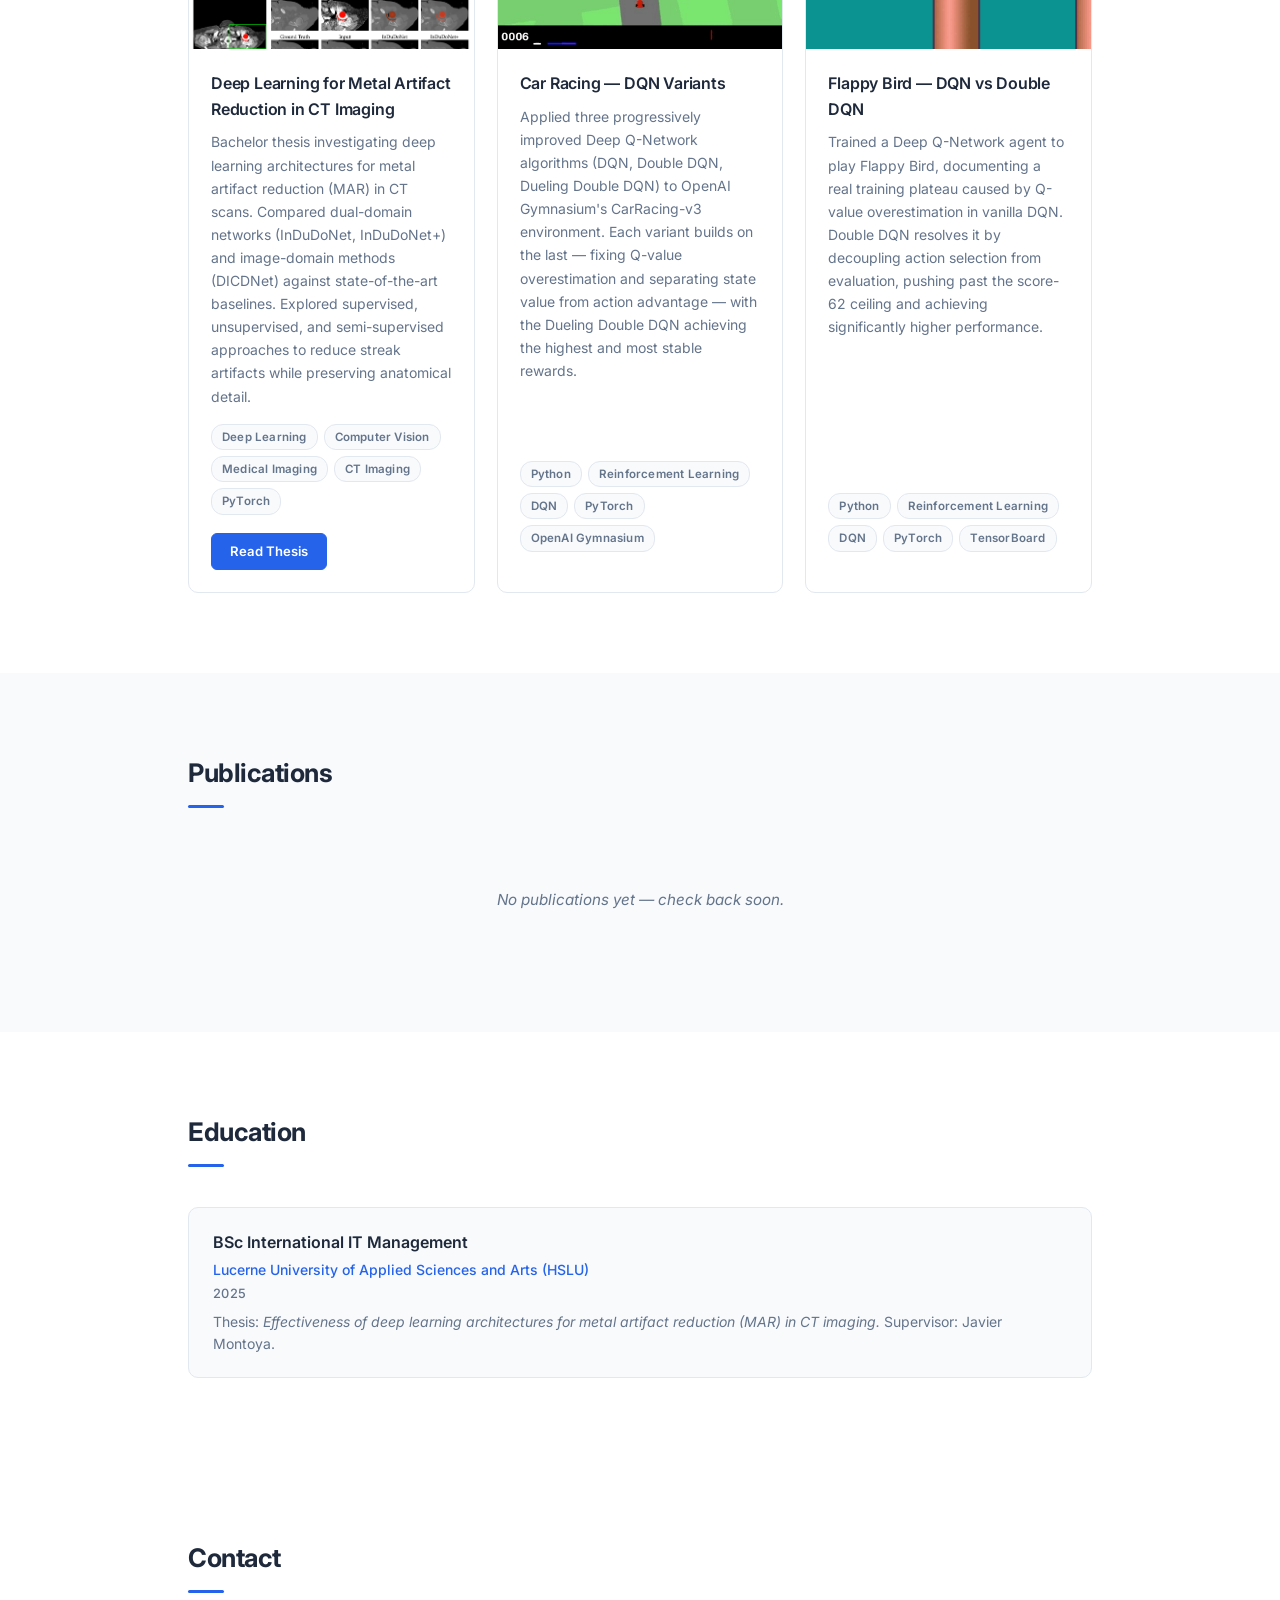
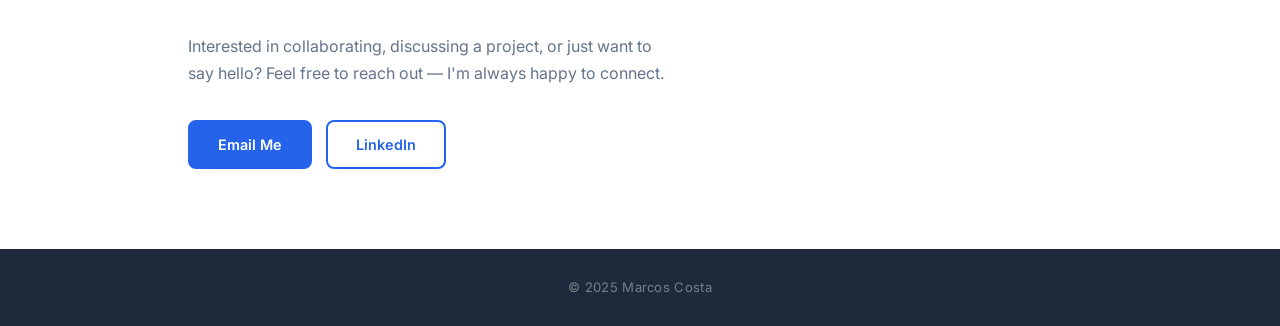
==== commit e0b2afa2: "add RL projects" ====
--- a/index.html
+++ b/index.html
@@ -257,7 +257,7 @@
 
         <!-- Flappy Bird — DQN vs Double DQN -->
         <div class="project-card" data-category="rl ml-ai">
-          <img class="project-img" src="images/portfolio/flappybird_dqn.gif" alt="Flappy Bird DQN">
+          <img class="project-img" src="images/portfolio/flappybird_dqn.gif" alt="Flappy Bird DQN" style="object-position: center 15%;">
           <div class="project-body">
             <h3 class="project-title">Flappy Bird — DQN vs Double DQN</h3>
             <p class="project-desc">
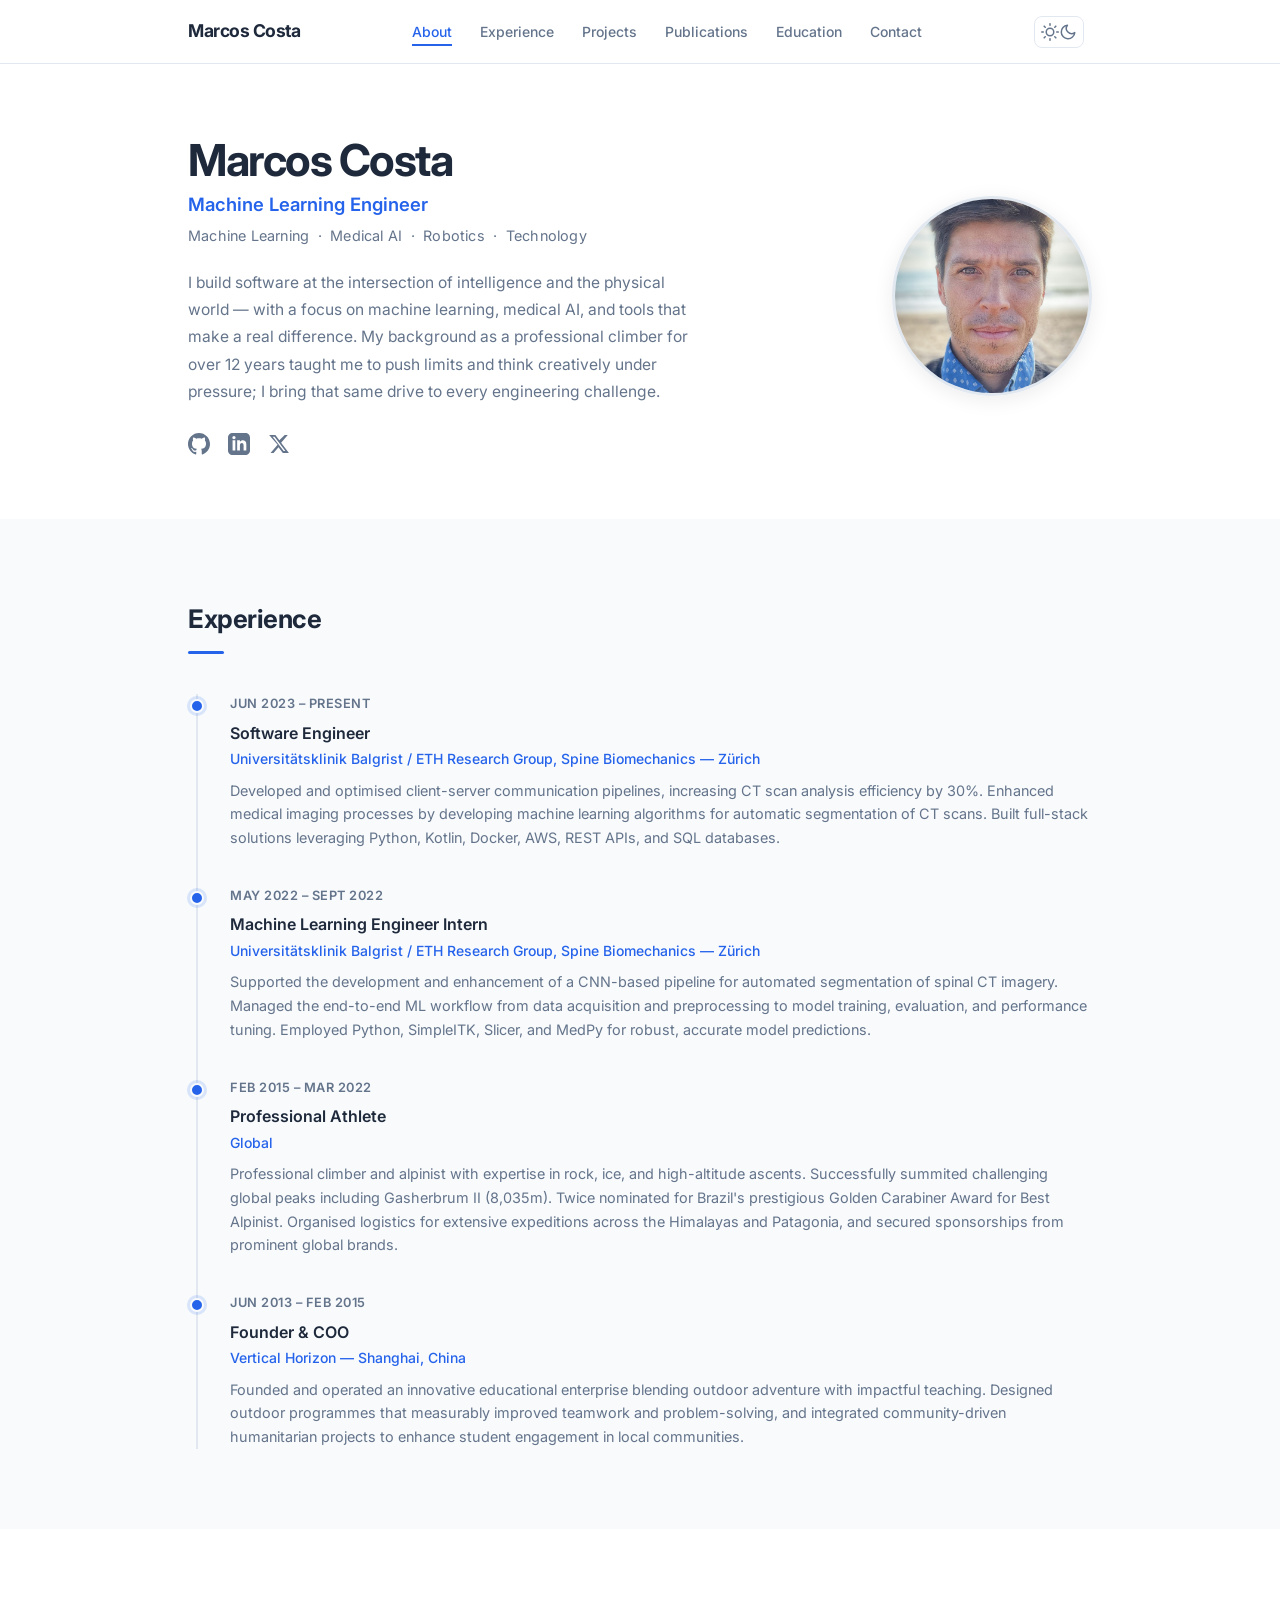
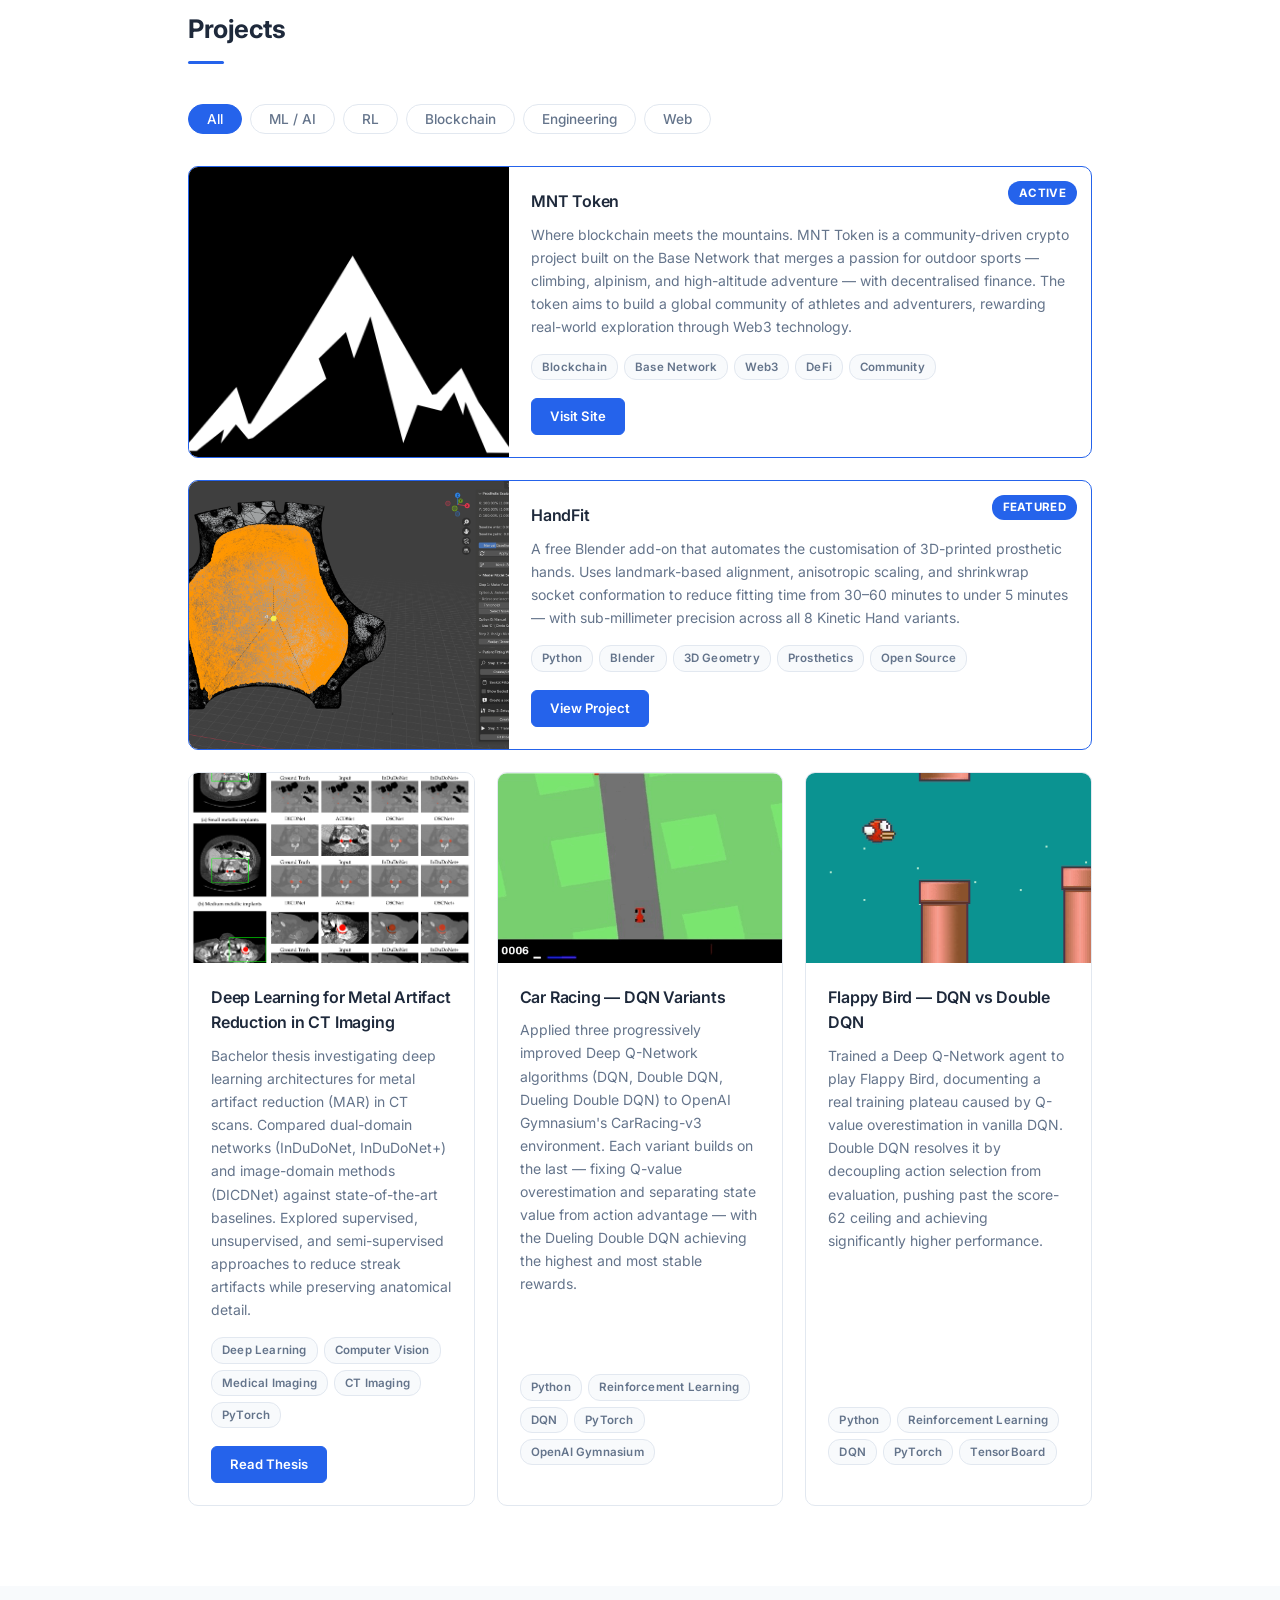
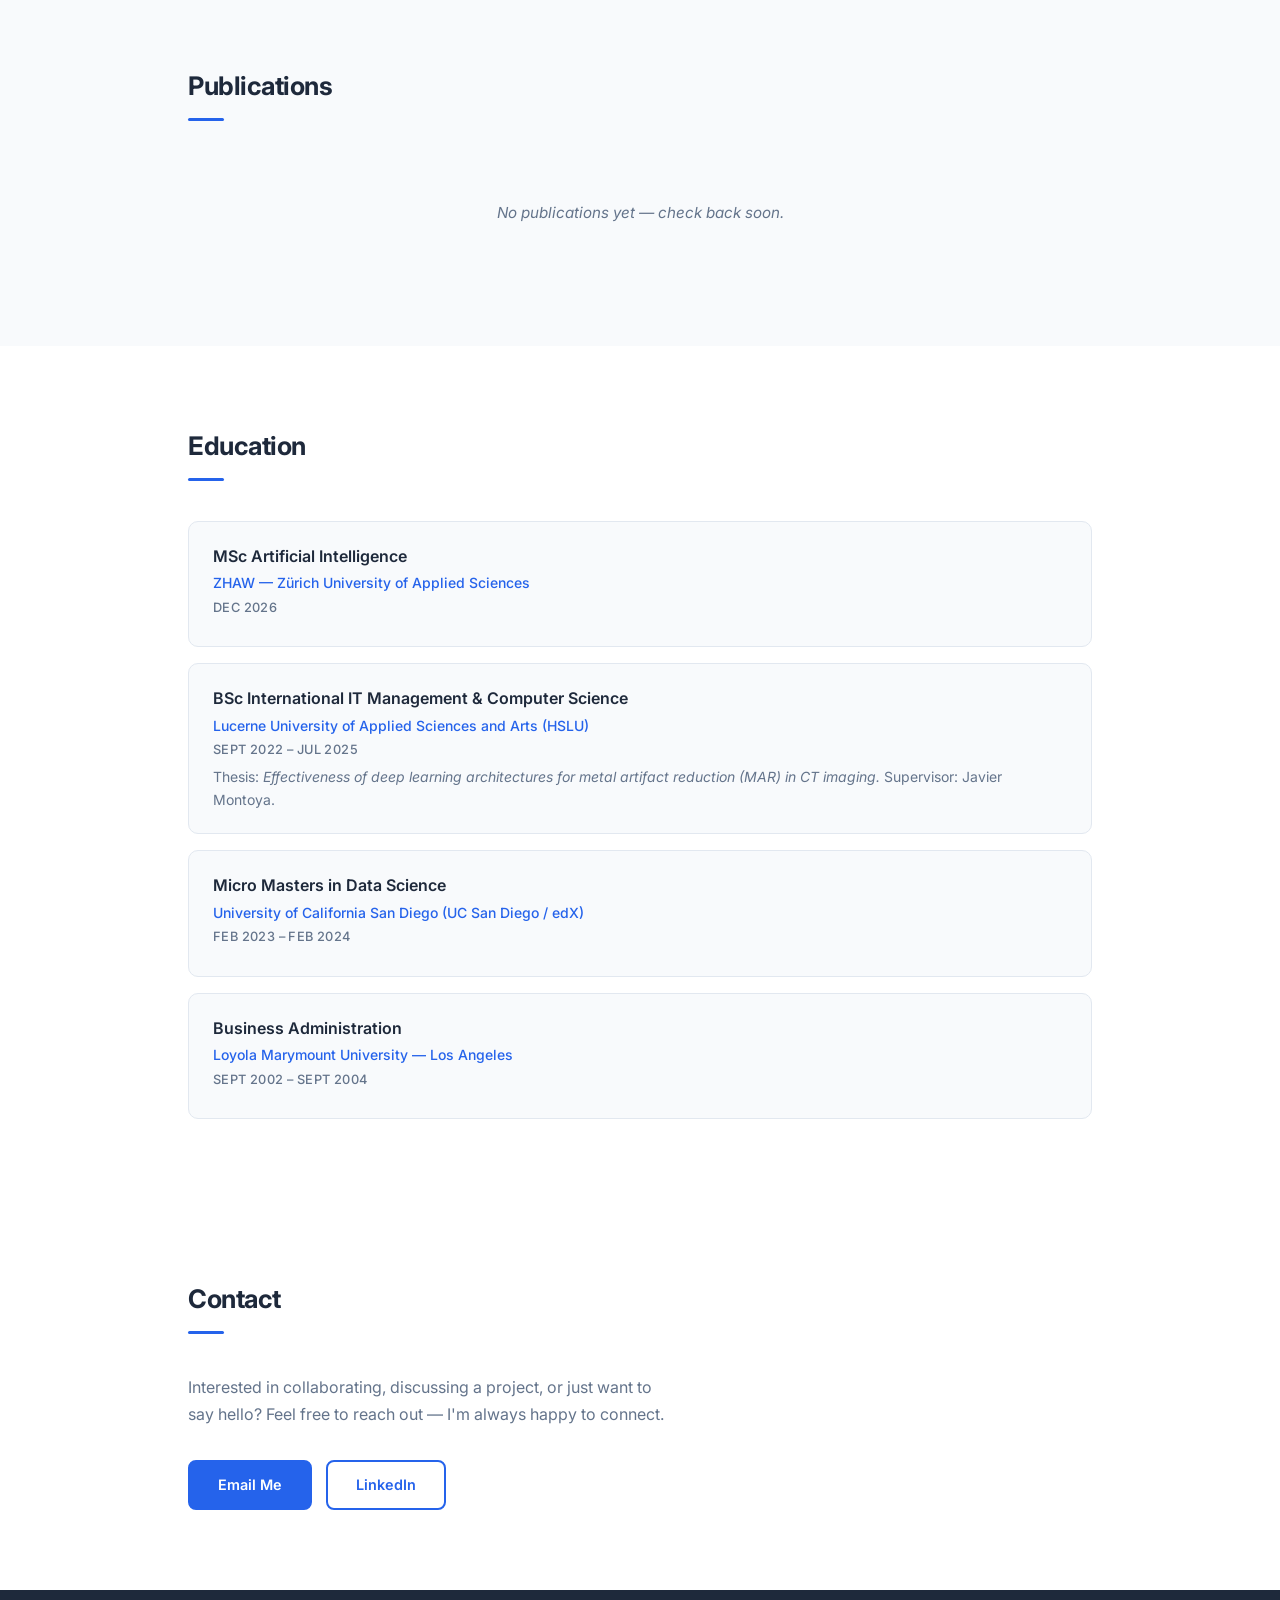
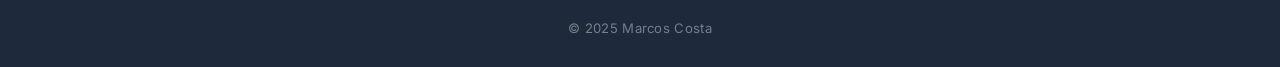
==== commit dcbec541: "added mnttoken" ====
--- a/index.html
+++ b/index.html
@@ -3,8 +3,8 @@
 <head>
   <meta charset="UTF-8">
   <meta name="viewport" content="width=device-width, initial-scale=1.0">
-  <title>Marcos Costa | Software Engineer</title>
-  <meta name="description" content="Marcos Costa — Software Engineer with interests in Machine Learning, Robotics, and Technology.">
+  <title>Marcos Costa | Machine Learning Engineer</title>
+  <meta name="description" content="Marcos Costa — Machine Learning Engineer with interests in Medical AI, Robotics, and Technology.">
 
   <!-- Favicon -->
   <link rel="shortcut icon" href="favicon.png" type="image/png">
@@ -16,8 +16,8 @@
   <!-- Twitter Card -->
   <meta name="twitter:card" content="summary">
   <meta name="twitter:site" content="@Mcosta215">
-  <meta name="twitter:title" content="Marcos Costa | Software Engineer">
-  <meta name="twitter:description" content="Software Engineer with interests in Machine Learning, Robotics, and Technology.">
+  <meta name="twitter:title" content="Marcos Costa | Machine Learning Engineer">
+  <meta name="twitter:description" content="Machine Learning Engineer with interests in Medical AI, Robotics, and Technology.">
 
   <!-- Fonts -->
   <link rel="preconnect" href="https://fonts.googleapis.com">
@@ -79,17 +79,17 @@
 
         <div class="hero-text">
           <h1>Marcos Costa</h1>
-          <p class="hero-title">Software Engineer</p>
-          <p class="hero-tags">Machine Learning &nbsp;&middot;&nbsp; Robotics &nbsp;&middot;&nbsp; Technology</p>
+          <p class="hero-title">Machine Learning Engineer</p>
+          <p class="hero-tags">Machine Learning &nbsp;&middot;&nbsp; Medical AI &nbsp;&middot;&nbsp; Robotics &nbsp;&middot;&nbsp; Technology</p>
           <p class="hero-bio">
             I build software at the intersection of intelligence and the physical world —
-            with a focus on machine learning, robotics, and tools that make a real difference.
-            My background as a professional climber for over 29 years taught me to push limits
+            with a focus on machine learning, medical AI, and tools that make a real difference.
+            My background as a professional climber for over 12 years taught me to push limits
             and think creatively under pressure; I bring that same drive to every engineering challenge.
           </p>
           <div class="hero-links">
             <!-- GitHub -->
-            <a href="https://github.com/MCDF31" class="link-icon" target="_blank" rel="noopener" aria-label="GitHub">
+            <a href="https://github.com/marcosncosta1" class="link-icon" target="_blank" rel="noopener" aria-label="GitHub">
               <svg viewBox="0 0 24 24" fill="currentColor" xmlns="http://www.w3.org/2000/svg" aria-hidden="true">
                 <path d="M12 0c-6.626 0-12 5.373-12 12 0 5.302 3.438 9.8 8.207 11.387.599.111.793-.261.793-.577v-2.234c-3.338.726-4.033-1.416-4.033-1.416-.546-1.387-1.333-1.756-1.333-1.756-1.089-.745.083-.729.083-.729 1.205.084 1.839 1.237 1.839 1.237 1.07 1.834 2.807 1.304 3.492.997.107-.775.418-1.305.762-1.604-2.665-.305-5.467-1.334-5.467-5.931 0-1.311.469-2.381 1.236-3.221-.124-.303-.535-1.524.117-3.176 0 0 1.008-.322 3.301 1.23.957-.266 1.983-.399 3.003-.404 1.02.005 2.047.138 3.006.404 2.291-1.552 3.297-1.23 3.297-1.23.653 1.653.242 2.874.118 3.176.77.84 1.235 1.911 1.235 3.221 0 4.609-2.807 5.624-5.479 5.921.43.372.823 1.102.823 2.222v3.293c0 .319.192.694.801.576 4.765-1.589 8.199-6.086 8.199-11.386 0-6.627-5.373-12-12-12z"/>
               </svg>
@@ -129,14 +129,58 @@
       <div class="timeline">
 
         <div class="timeline-item">
-          <div class="timeline-date">2024 – Present</div>
+          <div class="timeline-date">Jun 2023 – Present</div>
           <div class="timeline-content">
-            <h3 class="timeline-role">Research Engineer</h3>
-            <p class="timeline-company">ZHAW — School of Engineering</p>
+            <h3 class="timeline-role">Software Engineer</h3>
+            <p class="timeline-company">Universitätsklinik Balgrist / ETH Research Group, Spine Biomechanics — Zürich</p>
             <p class="timeline-desc">
-              Developed HandFit, a Blender add-on that automates 3D-printed prosthetic hand fitting
-              using landmark-based alignment and anisotropic geometry processing. Reduced fitting time
-              from 30–60 minutes to under 5 minutes with sub-millimeter precision (±0.01 mm RMSE).
+              Developed and optimised client-server communication pipelines, increasing CT scan analysis
+              efficiency by 30%. Enhanced medical imaging processes by developing machine learning algorithms
+              for automatic segmentation of CT scans. Built full-stack solutions leveraging Python, Kotlin,
+              Docker, AWS, REST APIs, and SQL databases.
+            </p>
+          </div>
+        </div>
+
+        <div class="timeline-item">
+          <div class="timeline-date">May 2022 – Sept 2022</div>
+          <div class="timeline-content">
+            <h3 class="timeline-role">Machine Learning Engineer Intern</h3>
+            <p class="timeline-company">Universitätsklinik Balgrist / ETH Research Group, Spine Biomechanics — Zürich</p>
+            <p class="timeline-desc">
+              Supported the development and enhancement of a CNN-based pipeline for automated segmentation
+              of spinal CT imagery. Managed the end-to-end ML workflow from data acquisition and preprocessing
+              to model training, evaluation, and performance tuning. Employed Python, SimpleITK, Slicer,
+              and MedPy for robust, accurate model predictions.
+            </p>
+          </div>
+        </div>
+
+        <div class="timeline-item">
+          <div class="timeline-date">Feb 2015 – Mar 2022</div>
+          <div class="timeline-content">
+            <h3 class="timeline-role">Professional Athlete</h3>
+            <p class="timeline-company">Global</p>
+            <p class="timeline-desc">
+              Professional climber and alpinist with expertise in rock, ice, and high-altitude ascents.
+              Successfully summited challenging global peaks including Gasherbrum II (8,035m). Twice nominated
+              for Brazil's prestigious Golden Carabiner Award for Best Alpinist. Organised logistics for
+              extensive expeditions across the Himalayas and Patagonia, and secured sponsorships from
+              prominent global brands.
+            </p>
+          </div>
+        </div>
+
+        <div class="timeline-item">
+          <div class="timeline-date">Jun 2013 – Feb 2015</div>
+          <div class="timeline-content">
+            <h3 class="timeline-role">Founder &amp; COO</h3>
+            <p class="timeline-company">Vertical Horizon — Shanghai, China</p>
+            <p class="timeline-desc">
+              Founded and operated an innovative educational enterprise blending outdoor adventure with
+              impactful teaching. Designed outdoor programmes that measurably improved teamwork and
+              problem-solving, and integrated community-driven humanitarian projects to enhance student
+              engagement in local communities.
             </p>
           </div>
         </div>
@@ -177,11 +221,38 @@
         <button class="filter-btn active" data-filter="all">All</button>
         <button class="filter-btn" data-filter="ml-ai">ML / AI</button>
         <button class="filter-btn" data-filter="rl">RL</button>
+        <button class="filter-btn" data-filter="blockchain">Blockchain</button>
         <button class="filter-btn" data-filter="engineering">Engineering</button>
         <button class="filter-btn" data-filter="web">Web</button>
       </div>
 
       <div class="projects-grid">
+
+        <!-- MNT Token — Featured -->
+        <div class="project-card featured" data-category="blockchain">
+          <div class="project-badge">Active</div>
+          <img class="project-img" src="images/portfolio/mnttoken.png" alt="MNT Token">
+          <div class="project-body">
+            <h3 class="project-title">MNT Token</h3>
+            <p class="project-desc">
+              Where blockchain meets the mountains. MNT Token is a community-driven crypto project
+              built on the Base Network that merges a passion for outdoor sports — climbing, alpinism,
+              and high-altitude adventure — with decentralised finance. The token aims to build a
+              global community of athletes and adventurers, rewarding real-world exploration
+              through Web3 technology.
+            </p>
+            <div class="project-tags">
+              <span class="tag">Blockchain</span>
+              <span class="tag">Base Network</span>
+              <span class="tag">Web3</span>
+              <span class="tag">DeFi</span>
+              <span class="tag">Community</span>
+            </div>
+            <div class="project-links">
+              <a href="https://www.mnttoken.com/" class="btn-project" target="_blank" rel="noopener">Visit Site</a>
+            </div>
+          </div>
+        </div>
 
         <!-- HandFit — Featured -->
         <div class="project-card featured" data-category="ml-ai">
@@ -410,13 +481,37 @@
 
         <div class="edu-item">
           <div class="edu-body">
-            <h3 class="edu-degree">BSc International IT Management</h3>
+            <h3 class="edu-degree">MSc Artificial Intelligence</h3>
+            <p class="edu-institution">ZHAW — Zürich University of Applied Sciences</p>
+            <p class="edu-date">Dec 2026</p>
+          </div>
+        </div>
+
+        <div class="edu-item">
+          <div class="edu-body">
+            <h3 class="edu-degree">BSc International IT Management &amp; Computer Science</h3>
             <p class="edu-institution">Lucerne University of Applied Sciences and Arts (HSLU)</p>
-            <p class="edu-date">2025</p>
+            <p class="edu-date">Sept 2022 – Jul 2025</p>
             <p class="edu-desc">
               Thesis: <em>Effectiveness of deep learning architectures for metal artifact reduction (MAR) in CT imaging.</em>
               Supervisor: Javier Montoya.
             </p>
+          </div>
+        </div>
+
+        <div class="edu-item">
+          <div class="edu-body">
+            <h3 class="edu-degree">Micro Masters in Data Science</h3>
+            <p class="edu-institution">University of California San Diego (UC San Diego / edX)</p>
+            <p class="edu-date">Feb 2023 – Feb 2024</p>
+          </div>
+        </div>
+
+        <div class="edu-item">
+          <div class="edu-body">
+            <h3 class="edu-degree">Business Administration</h3>
+            <p class="edu-institution">Loyola Marymount University — Los Angeles</p>
+            <p class="edu-date">Sept 2002 – Sept 2004</p>
           </div>
         </div>
 
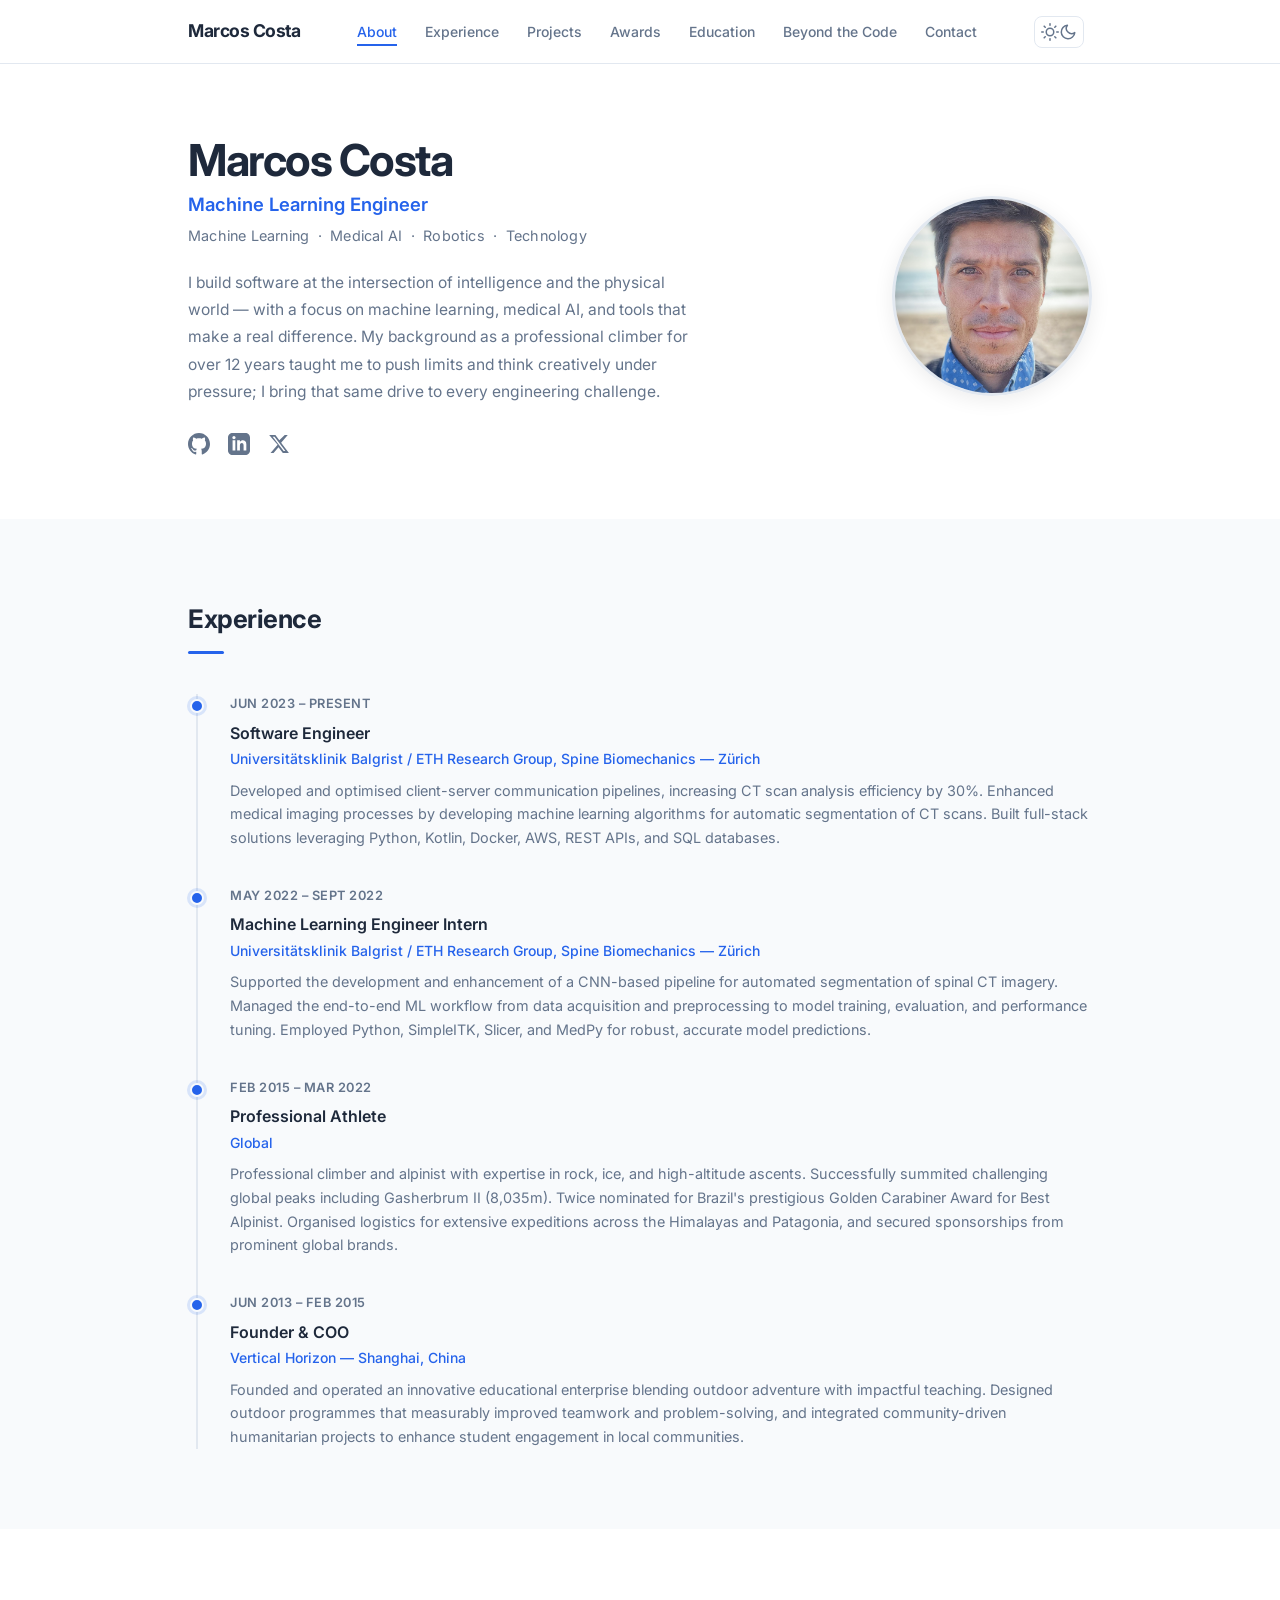
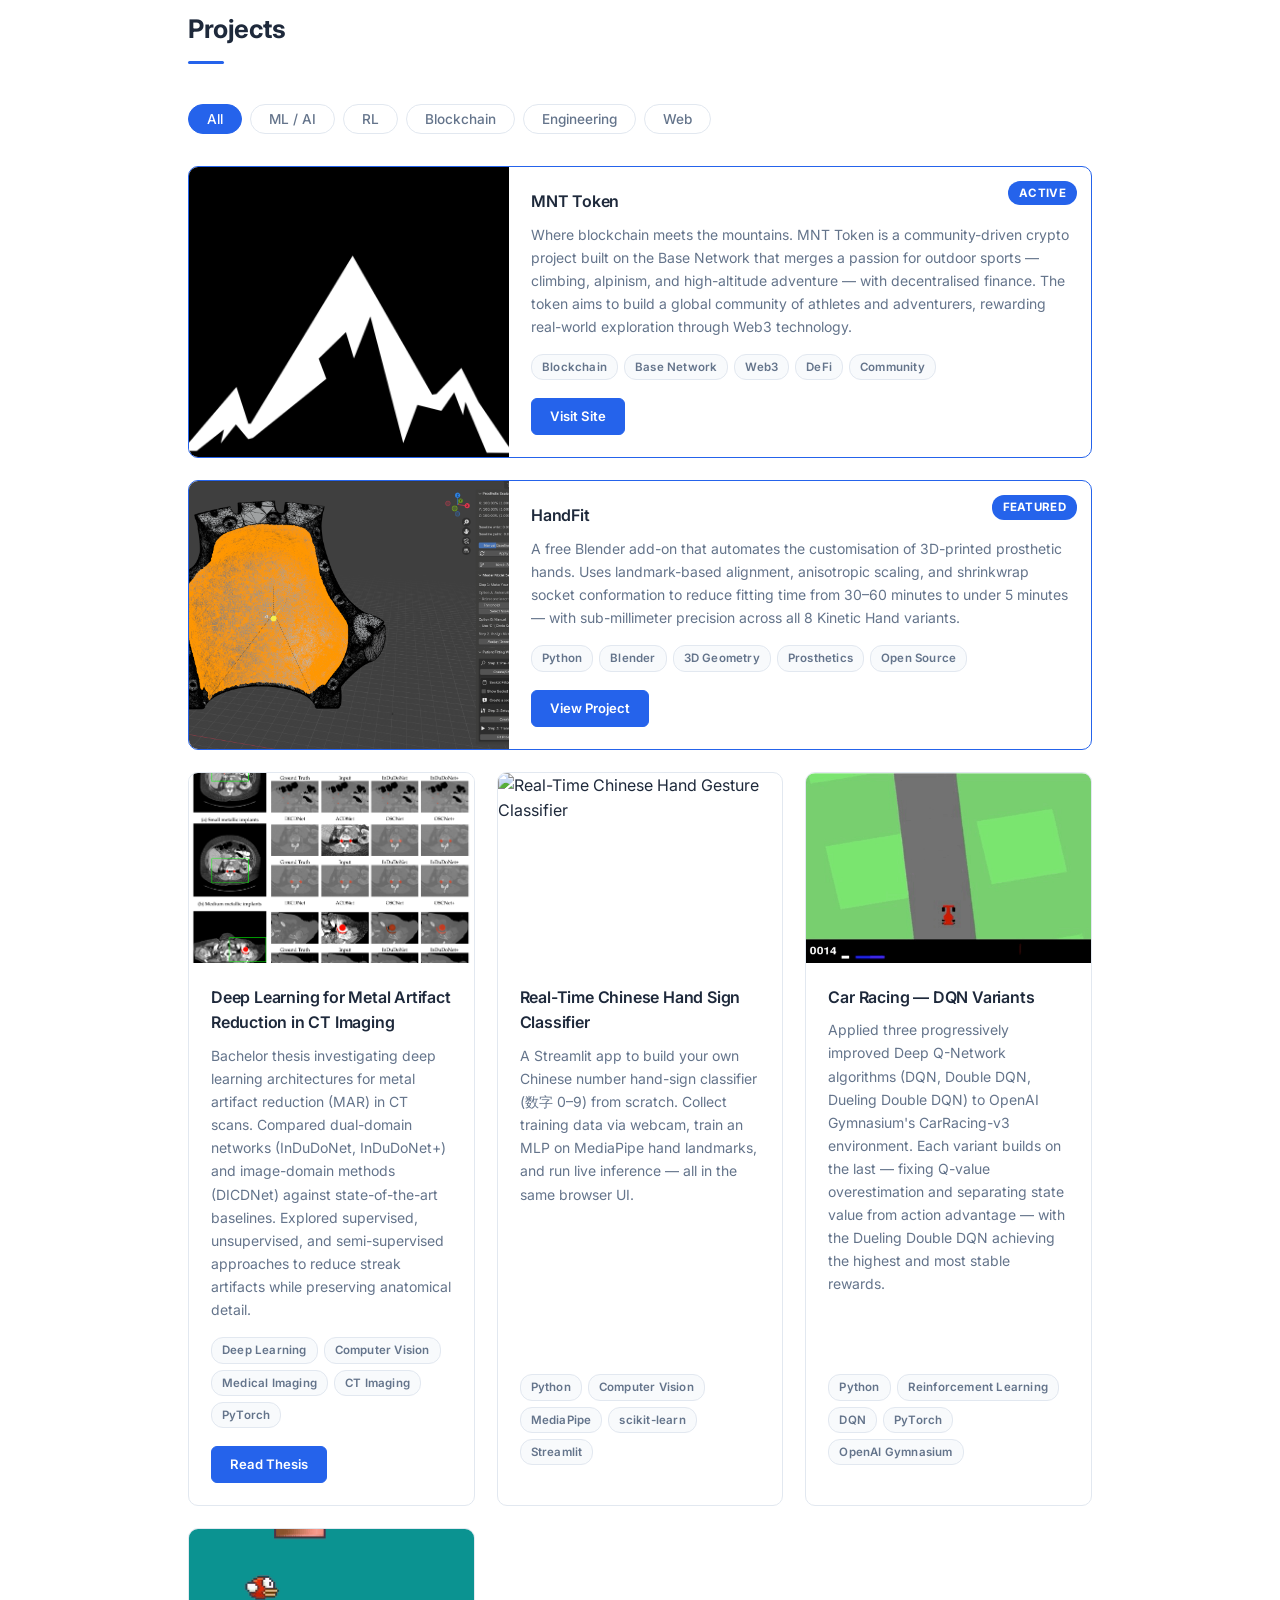
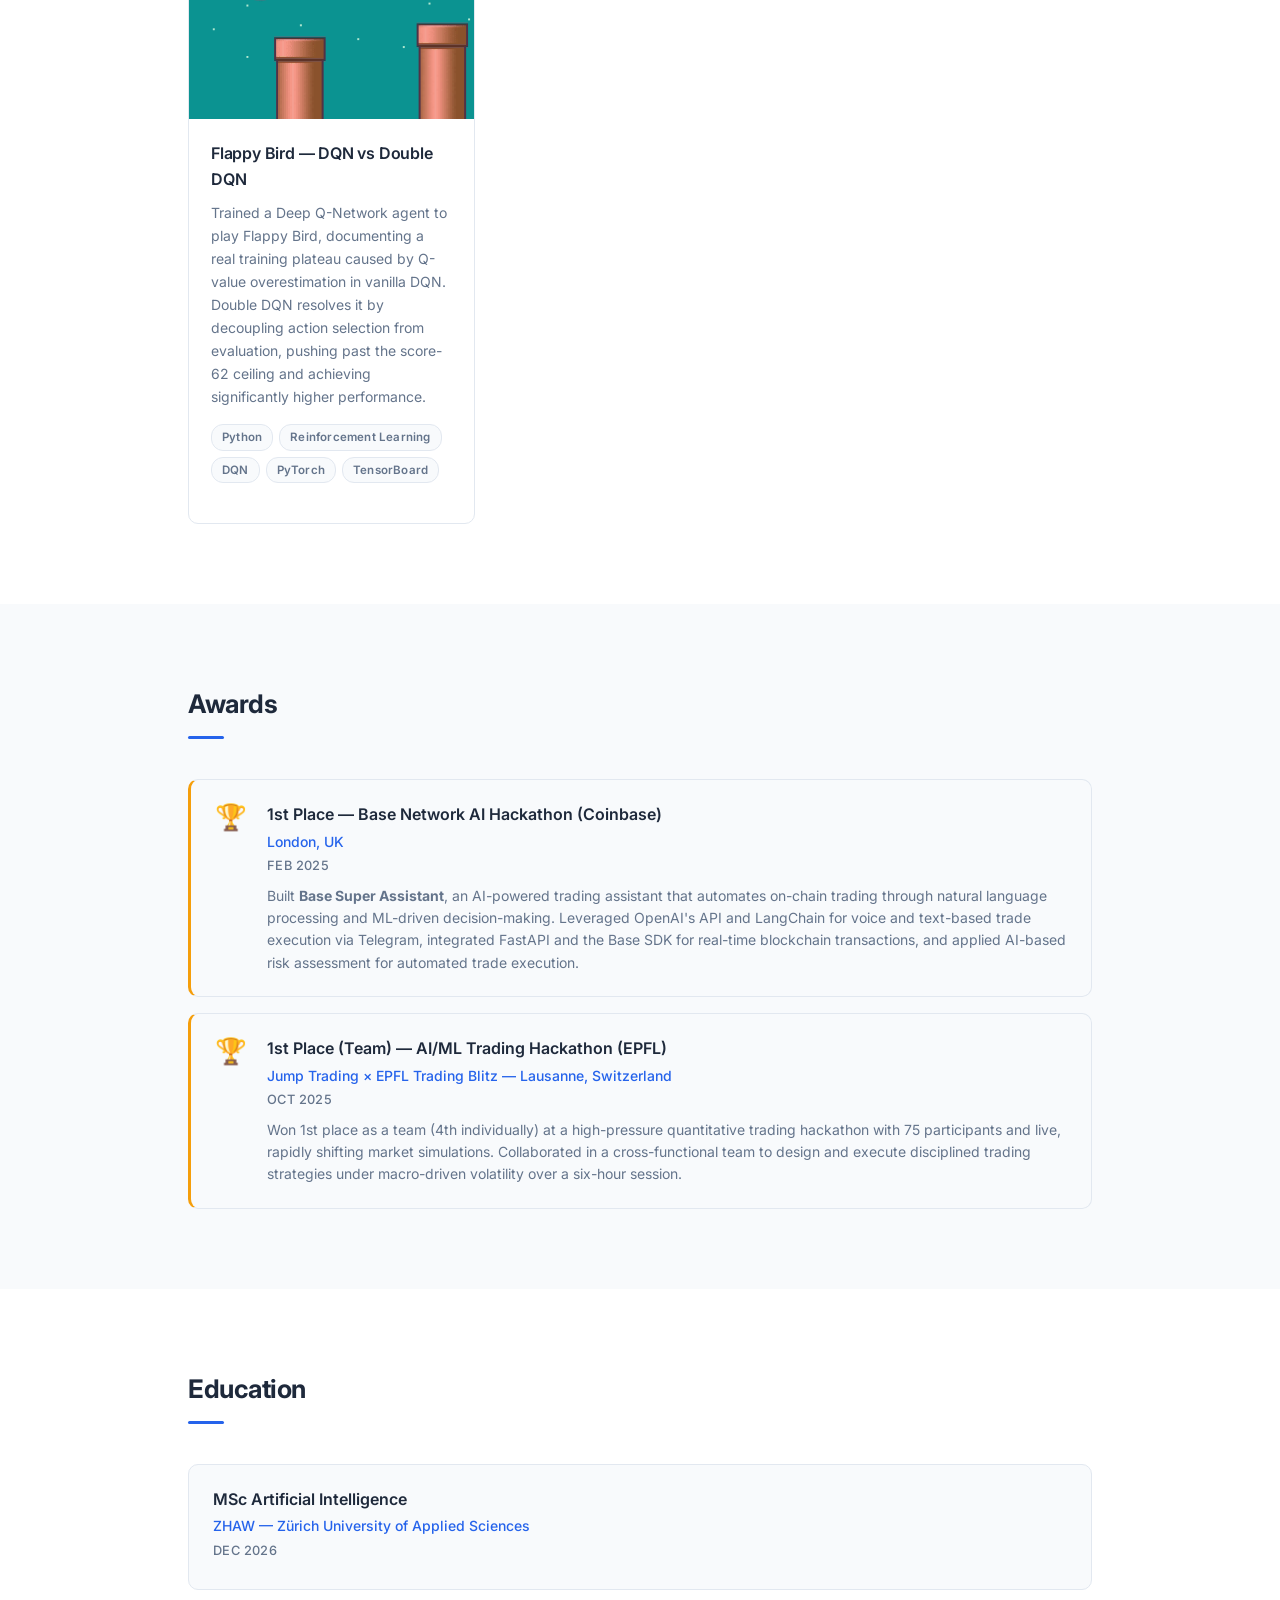
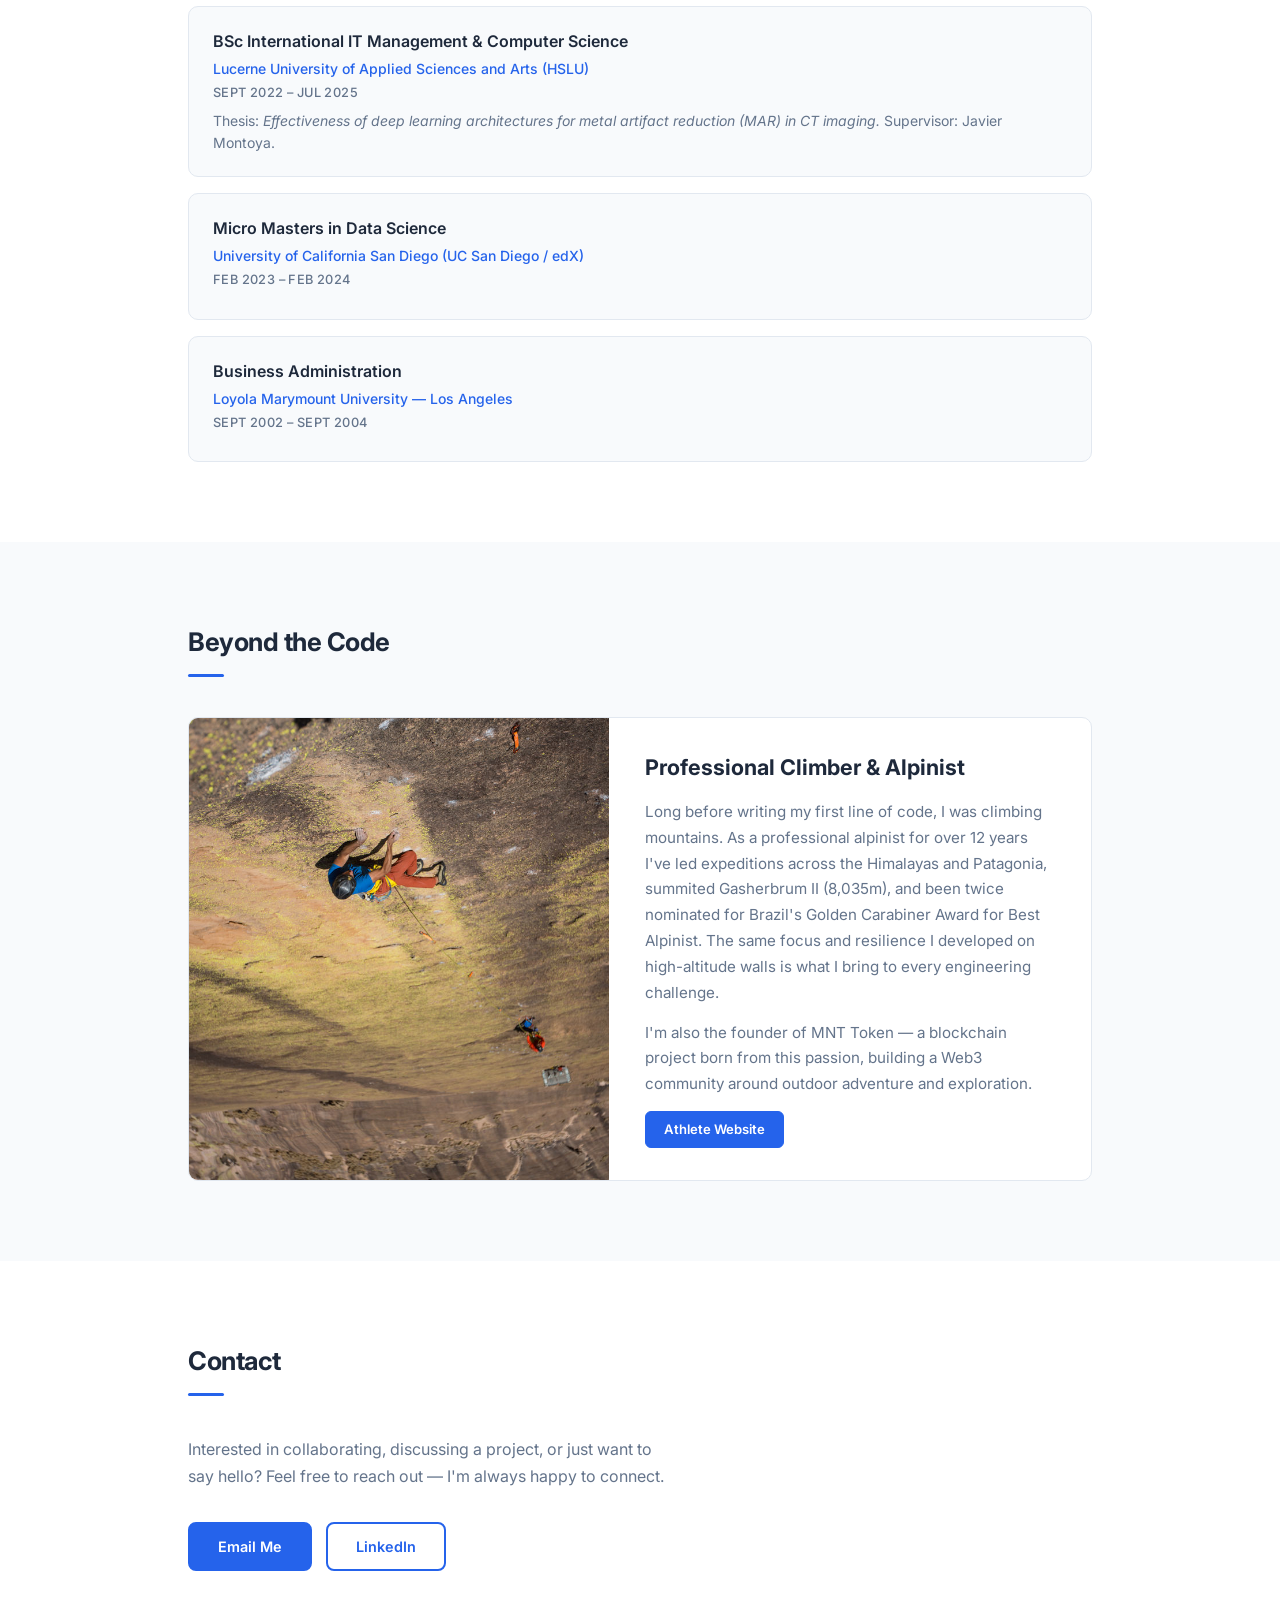
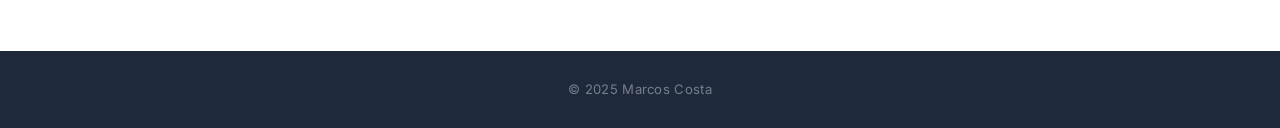
==== commit b850aee1: "added awards and athlete page" ====
--- a/index.html
+++ b/index.html
@@ -49,8 +49,9 @@
         <li><a href="#about">About</a></li>
         <li><a href="#experience">Experience</a></li>
         <li><a href="#projects">Projects</a></li>
-        <li><a href="#publications">Publications</a></li>
+        <li><a href="#awards">Awards</a></li>
         <li><a href="#education">Education</a></li>
+        <li><a href="#beyond">Beyond the Code</a></li>
         <li><a href="#contact">Contact</a></li>
       </ul>
       <button class="theme-toggle" id="themeToggle" aria-label="Toggle dark mode">
@@ -305,6 +306,26 @@
           </div>
         </div>
 
+        <!-- Real-Time Chinese Hand Gesture Classifier -->
+        <div class="project-card" data-category="ml-ai">
+          <img class="project-img" src="images/portfolio/hand_digit.gif" alt="Real-Time Chinese Hand Gesture Classifier">
+          <div class="project-body">
+            <h3 class="project-title">Real-Time Chinese Hand Sign Classifier</h3>
+            <p class="project-desc">
+              A Streamlit app to build your own Chinese number hand-sign classifier (数字 0–9)
+              from scratch. Collect training data via webcam, train an MLP on MediaPipe hand
+              landmarks, and run live inference — all in the same browser UI.
+            </p>
+            <div class="project-tags">
+              <span class="tag">Python</span>
+              <span class="tag">Computer Vision</span>
+              <span class="tag">MediaPipe</span>
+              <span class="tag">scikit-learn</span>
+              <span class="tag">Streamlit</span>
+            </div>
+          </div>
+        </div>
+
         <!-- Car Racing — DQN Variants -->
         <div class="project-card" data-category="rl ml-ai">
           <img class="project-img" src="images/portfolio/car_racing_dqn.gif" alt="Car Racing DQN Variants">
@@ -427,29 +448,54 @@
   </section>
 
   <!-- ===================== PUBLICATIONS ===================== -->
-  <!--
-  HOW TO ADD A PUBLICATION:
-  Copy the .pub-item block below, paste it inside .publications-list,
-  remove the .empty-note paragraph, and fill in your details.
-
-  <div class="pub-item">
-    <img class="pub-thumb" src="images/portfolio/YOUR_PAPER_IMG.jpg" alt="Paper thumbnail">
-    <div class="pub-body">
-      <h3 class="pub-title">Your Paper Title</h3>
-      <p class="pub-authors">Author One, Marcos Costa, Author Three</p>
-      <p class="pub-venue">Conference / Journal Name, Year</p>
-      <div class="pub-links">
-        <a href="PAPER_URL" class="btn-project" target="_blank" rel="noopener">Paper</a>
-        <a href="GITHUB_URL" class="btn-project btn-outline" target="_blank" rel="noopener">Code</a>
-      </div>
-    </div>
-  </div>
-  -->
+  <!-- Hidden until publications are available
   <section id="publications" class="section section-alt">
     <div class="container">
       <h2 class="section-title">Publications</h2>
       <div class="publications-list">
         <p class="empty-note">No publications yet — check back soon.</p>
+      </div>
+    </div>
+  </section>
+  -->
+
+  <!-- ===================== AWARDS ===================== -->
+  <section id="awards" class="section section-alt">
+    <div class="container">
+      <h2 class="section-title">Awards</h2>
+      <div class="awards-list">
+
+        <div class="award-item">
+          <div class="award-icon">🏆</div>
+          <div class="award-body">
+            <h3 class="award-title">1st Place — Base Network AI Hackathon (Coinbase)</h3>
+            <p class="award-event">London, UK</p>
+            <p class="award-date">Feb 2025</p>
+            <p class="award-desc">
+              Built <strong>Base Super Assistant</strong>, an AI-powered trading assistant that automates
+              on-chain trading through natural language processing and ML-driven decision-making.
+              Leveraged OpenAI's API and LangChain for voice and text-based trade execution via Telegram,
+              integrated FastAPI and the Base SDK for real-time blockchain transactions, and applied
+              AI-based risk assessment for automated trade execution.
+            </p>
+          </div>
+        </div>
+
+        <div class="award-item">
+          <div class="award-icon">🏆</div>
+          <div class="award-body">
+            <h3 class="award-title">1st Place (Team) — AI/ML Trading Hackathon (EPFL)</h3>
+            <p class="award-event">Jump Trading × EPFL Trading Blitz — Lausanne, Switzerland</p>
+            <p class="award-date">Oct 2025</p>
+            <p class="award-desc">
+              Won 1st place as a team (4th individually) at a high-pressure quantitative trading
+              hackathon with 75 participants and live, rapidly shifting market simulations.
+              Collaborated in a cross-functional team to design and execute disciplined trading
+              strategies under macro-driven volatility over a six-hour session.
+            </p>
+          </div>
+        </div>
+
       </div>
     </div>
   </section>
@@ -515,6 +561,33 @@
           </div>
         </div>
 
+      </div>
+    </div>
+  </section>
+
+  <!-- ===================== BEYOND THE CODE ===================== -->
+  <section id="beyond" class="section section-alt">
+    <div class="container">
+      <h2 class="section-title">Beyond the Code</h2>
+      <div class="athlete-card">
+        <img class="athlete-img" src="images/portfolio/athlete_hero.jpg" alt="Marcos Costa — Alpinist">
+        <div class="athlete-body">
+          <h3>Professional Climber &amp; Alpinist</h3>
+          <p>
+            Long before writing my first line of code, I was climbing mountains. As a professional
+            alpinist for over 12 years I've led expeditions across the Himalayas and Patagonia,
+            summited Gasherbrum II (8,035m), and been twice nominated for Brazil's Golden Carabiner
+            Award for Best Alpinist. The same focus and resilience I developed on high-altitude
+            walls is what I bring to every engineering challenge.
+          </p>
+          <p>
+            I'm also the founder of MNT Token — a blockchain project born from this passion,
+            building a Web3 community around outdoor adventure and exploration.
+          </p>
+          <div class="project-links">
+            <a href="https://marcosncosta.wixsite.com/marcoscosta" class="btn-project" target="_blank" rel="noopener">Athlete Website</a>
+          </div>
+        </div>
       </div>
     </div>
   </section>
--- a/css/portfolio.css
+++ b/css/portfolio.css
@@ -698,6 +698,113 @@
   color: #fff;
 }
 
+/* ---- Awards ---- */
+.awards-list {
+  display: flex;
+  flex-direction: column;
+  gap: 16px;
+}
+
+.award-item {
+  display: flex;
+  align-items: flex-start;
+  gap: 20px;
+  background: var(--bg-alt);
+  border: 1px solid var(--border);
+  border-left: 3px solid #f59e0b;
+  border-radius: var(--radius);
+  padding: 22px 24px;
+  transition: box-shadow .2s;
+}
+
+.award-item:hover {
+  box-shadow: var(--card-shadow);
+}
+
+.award-icon {
+  font-size: 1.6rem;
+  flex-shrink: 0;
+  line-height: 1;
+  margin-top: 2px;
+}
+
+.award-body {
+  flex: 1;
+}
+
+.award-title {
+  font-size: 1rem;
+  font-weight: 600;
+  color: var(--text);
+  margin-bottom: 3px;
+}
+
+.award-event {
+  font-size: 0.875rem;
+  color: var(--accent);
+  font-weight: 500;
+  margin-bottom: 3px;
+}
+
+.award-date {
+  font-size: 0.8rem;
+  color: var(--text-muted);
+  font-weight: 500;
+  text-transform: uppercase;
+  letter-spacing: 0.4px;
+  margin-bottom: 8px;
+}
+
+.award-desc {
+  font-size: 0.875rem;
+  color: var(--text-muted);
+  line-height: 1.6;
+}
+
+/* ---- Beyond the Code ---- */
+.athlete-card {
+  display: flex;
+  gap: 0;
+  border: 1px solid var(--border);
+  border-radius: var(--radius);
+  overflow: hidden;
+  background: var(--bg);
+  transition: box-shadow 0.2s, transform 0.2s;
+}
+
+.athlete-card:hover {
+  box-shadow: var(--card-shadow);
+  transform: translateY(-3px);
+}
+
+.athlete-img {
+  width: 420px;
+  min-height: 280px;
+  object-fit: cover;
+  flex-shrink: 0;
+  display: block;
+}
+
+.athlete-body {
+  padding: 32px 36px;
+  display: flex;
+  flex-direction: column;
+  justify-content: center;
+  gap: 14px;
+}
+
+.athlete-body h3 {
+  font-size: 1.35rem;
+  font-weight: 700;
+  color: var(--text);
+}
+
+.athlete-body p {
+  font-size: 0.95rem;
+  color: var(--text-muted);
+  line-height: 1.7;
+}
+
 /* ---- Footer ---- */
 .footer {
   background: var(--text);
@@ -769,6 +876,15 @@
     height: 190px;
   }
 
+  .athlete-card {
+    flex-direction: column;
+  }
+
+  .athlete-img {
+    width: 100%;
+    min-height: 220px;
+  }
+
   .section {
     padding: 56px 0;
   }
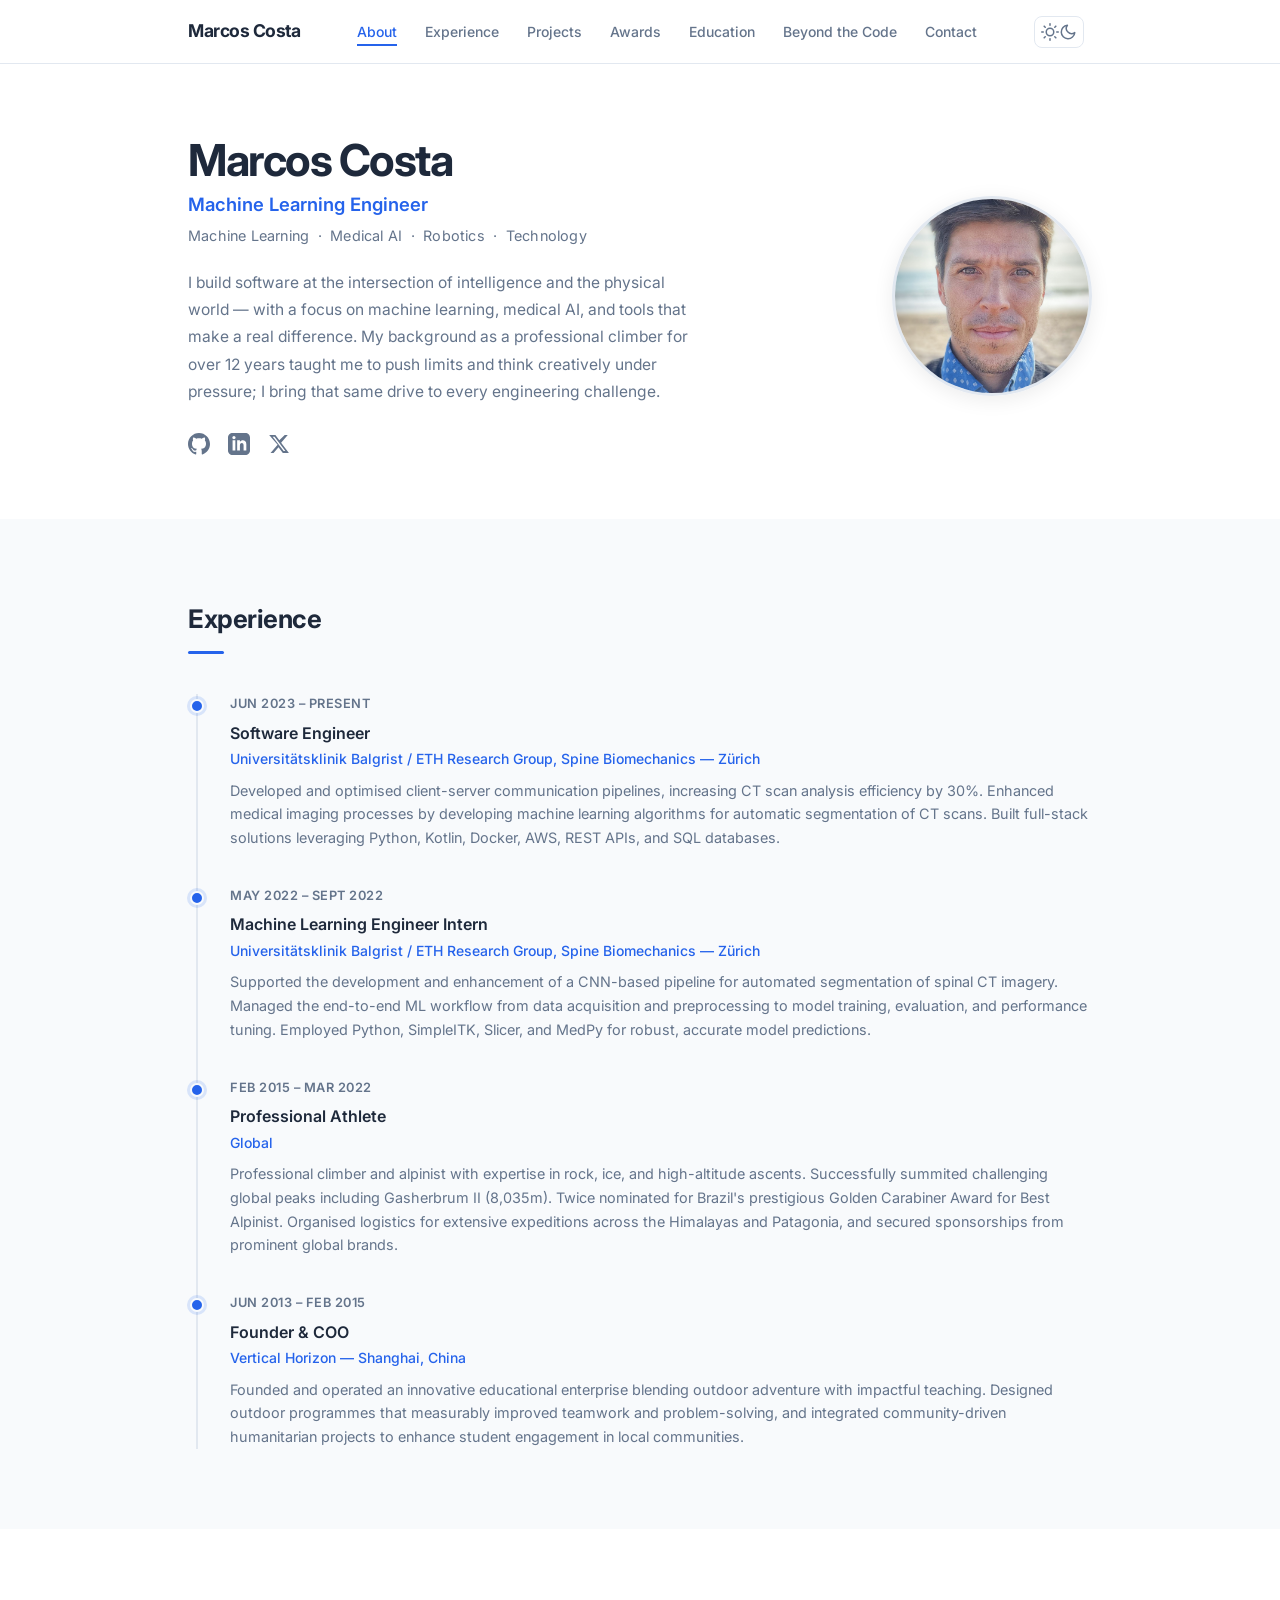
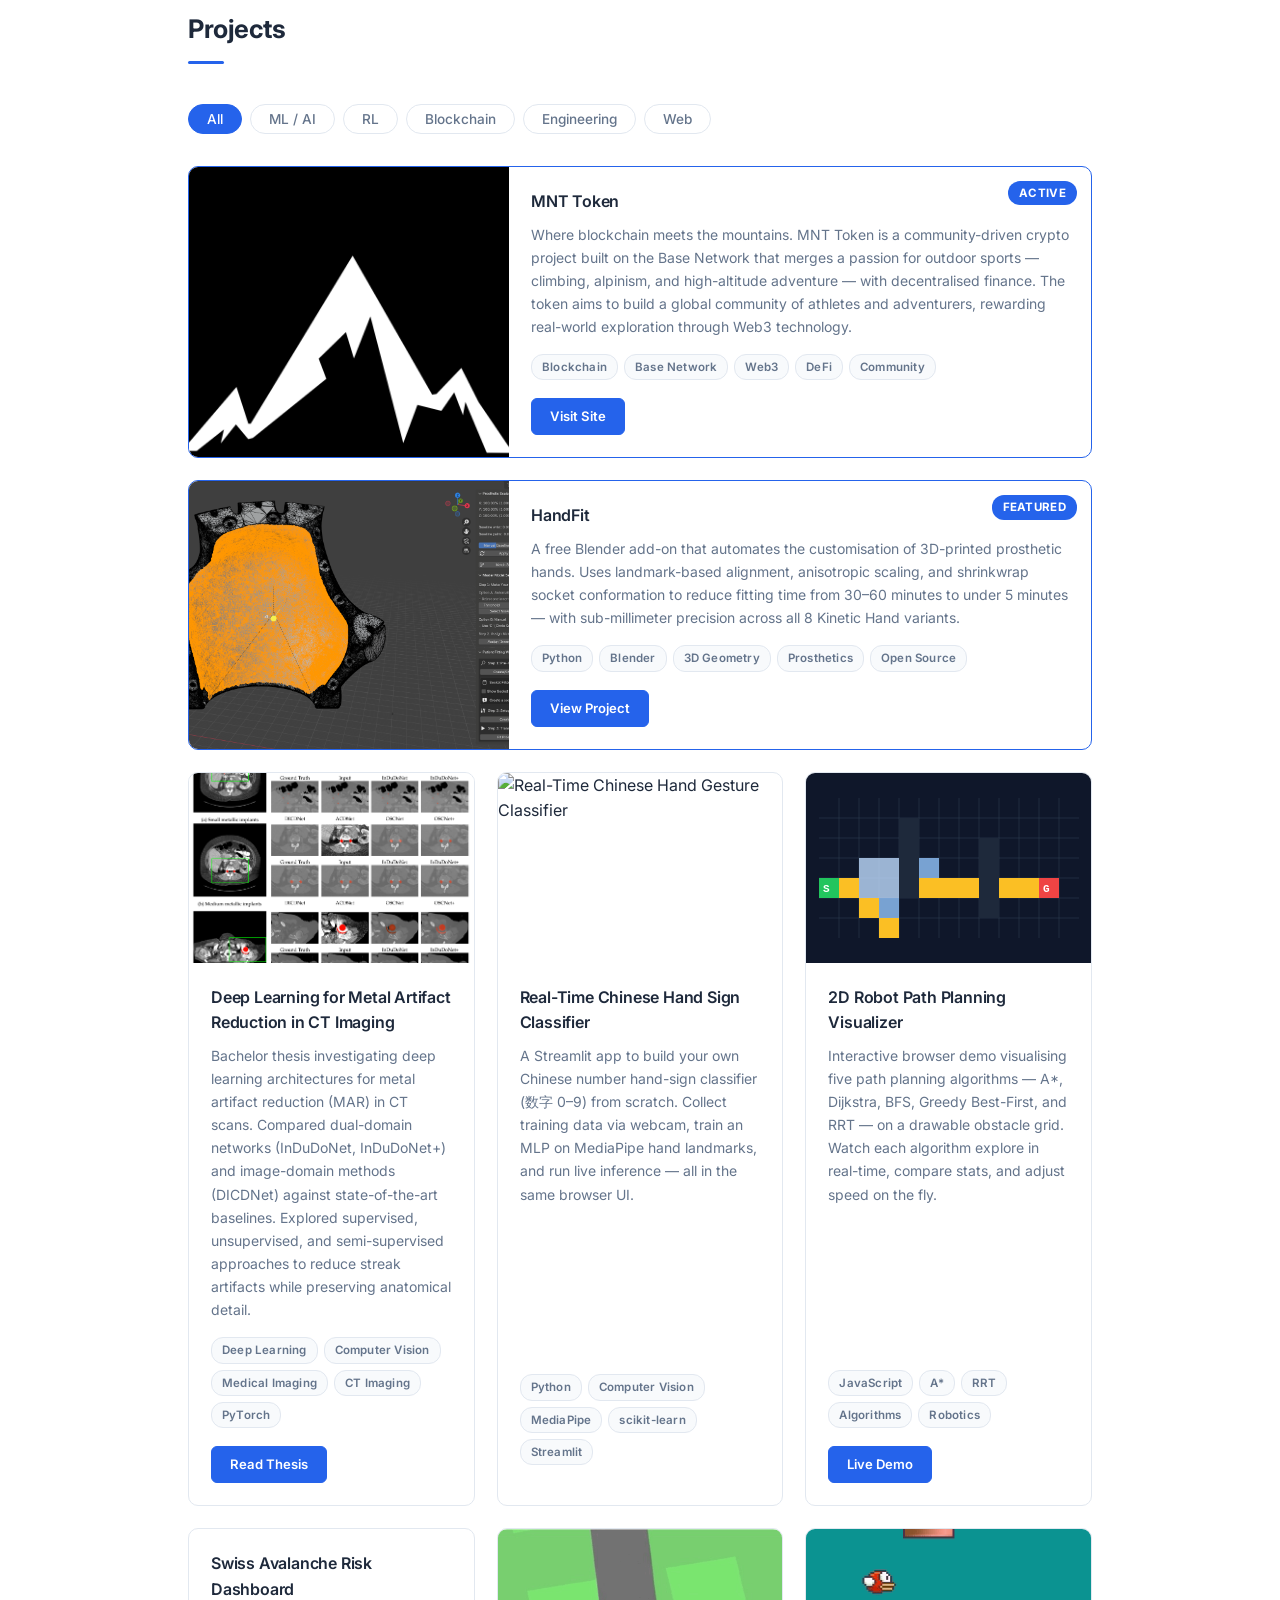
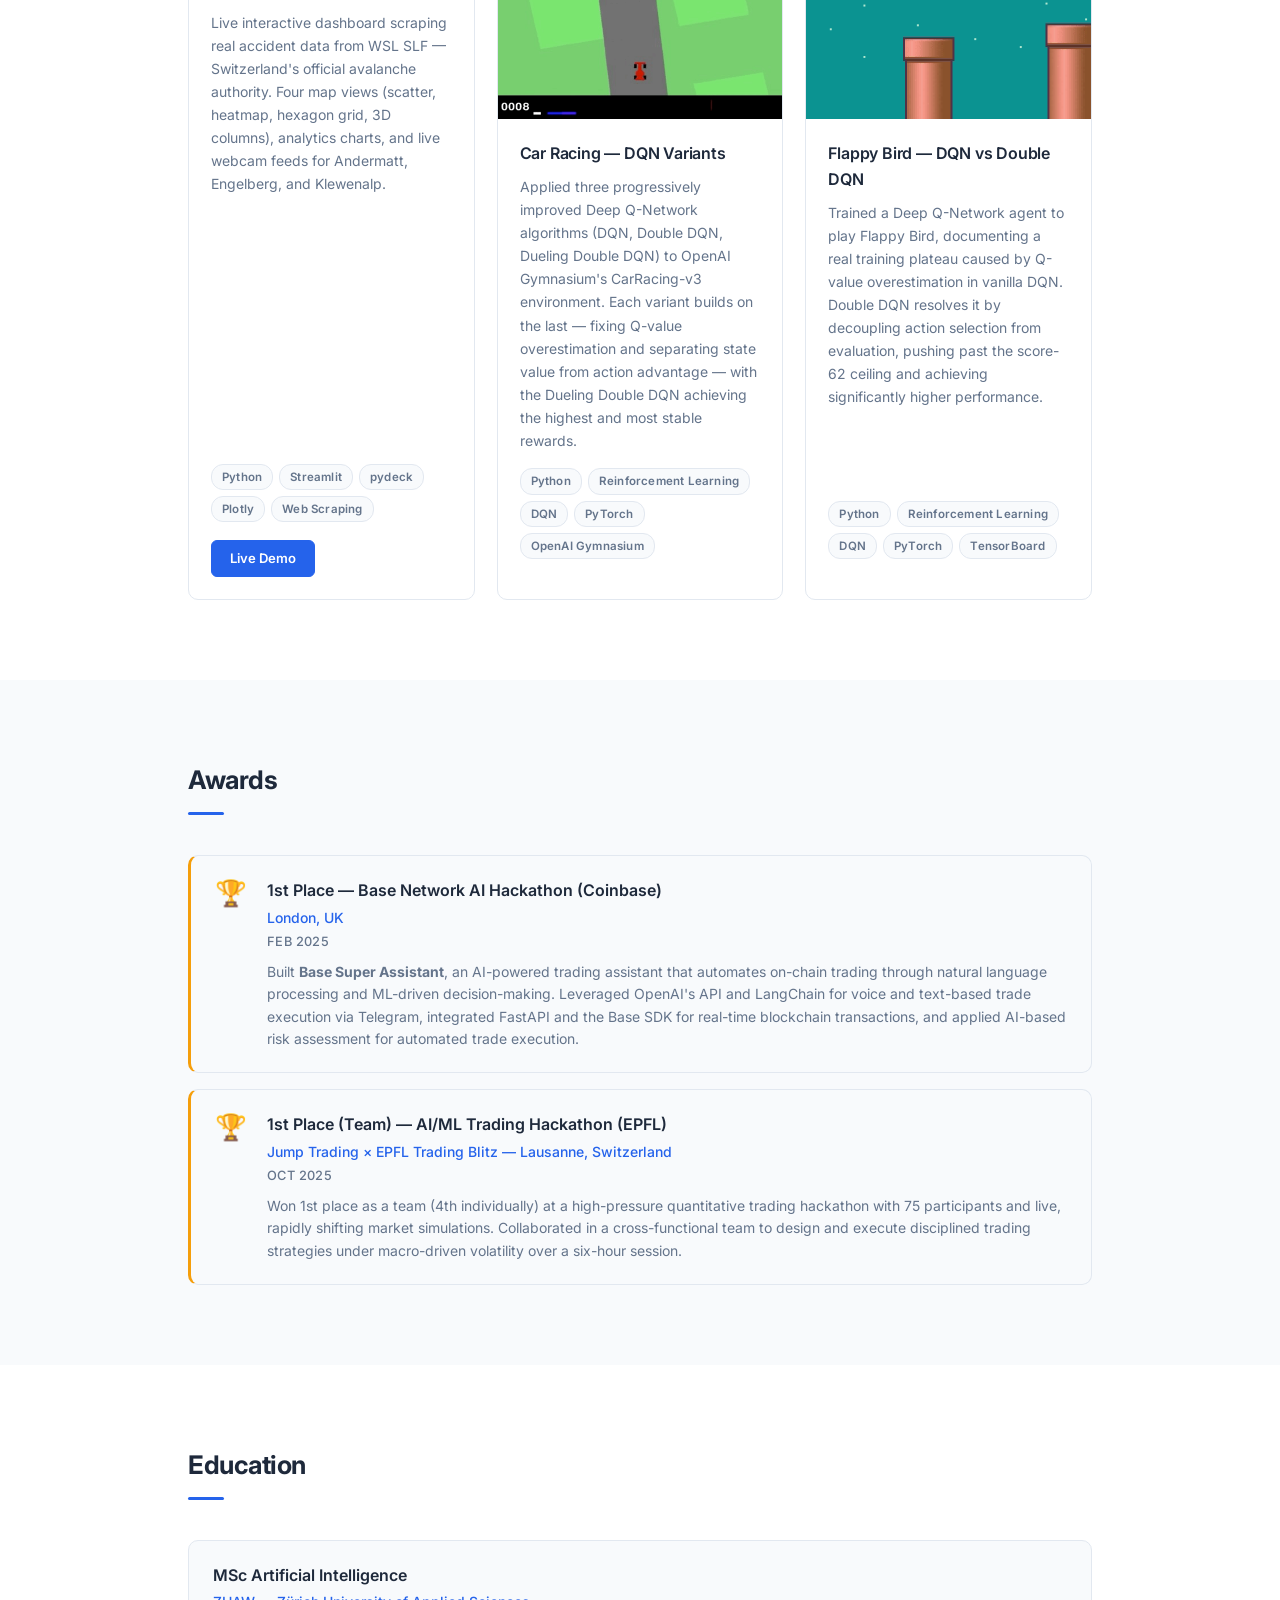
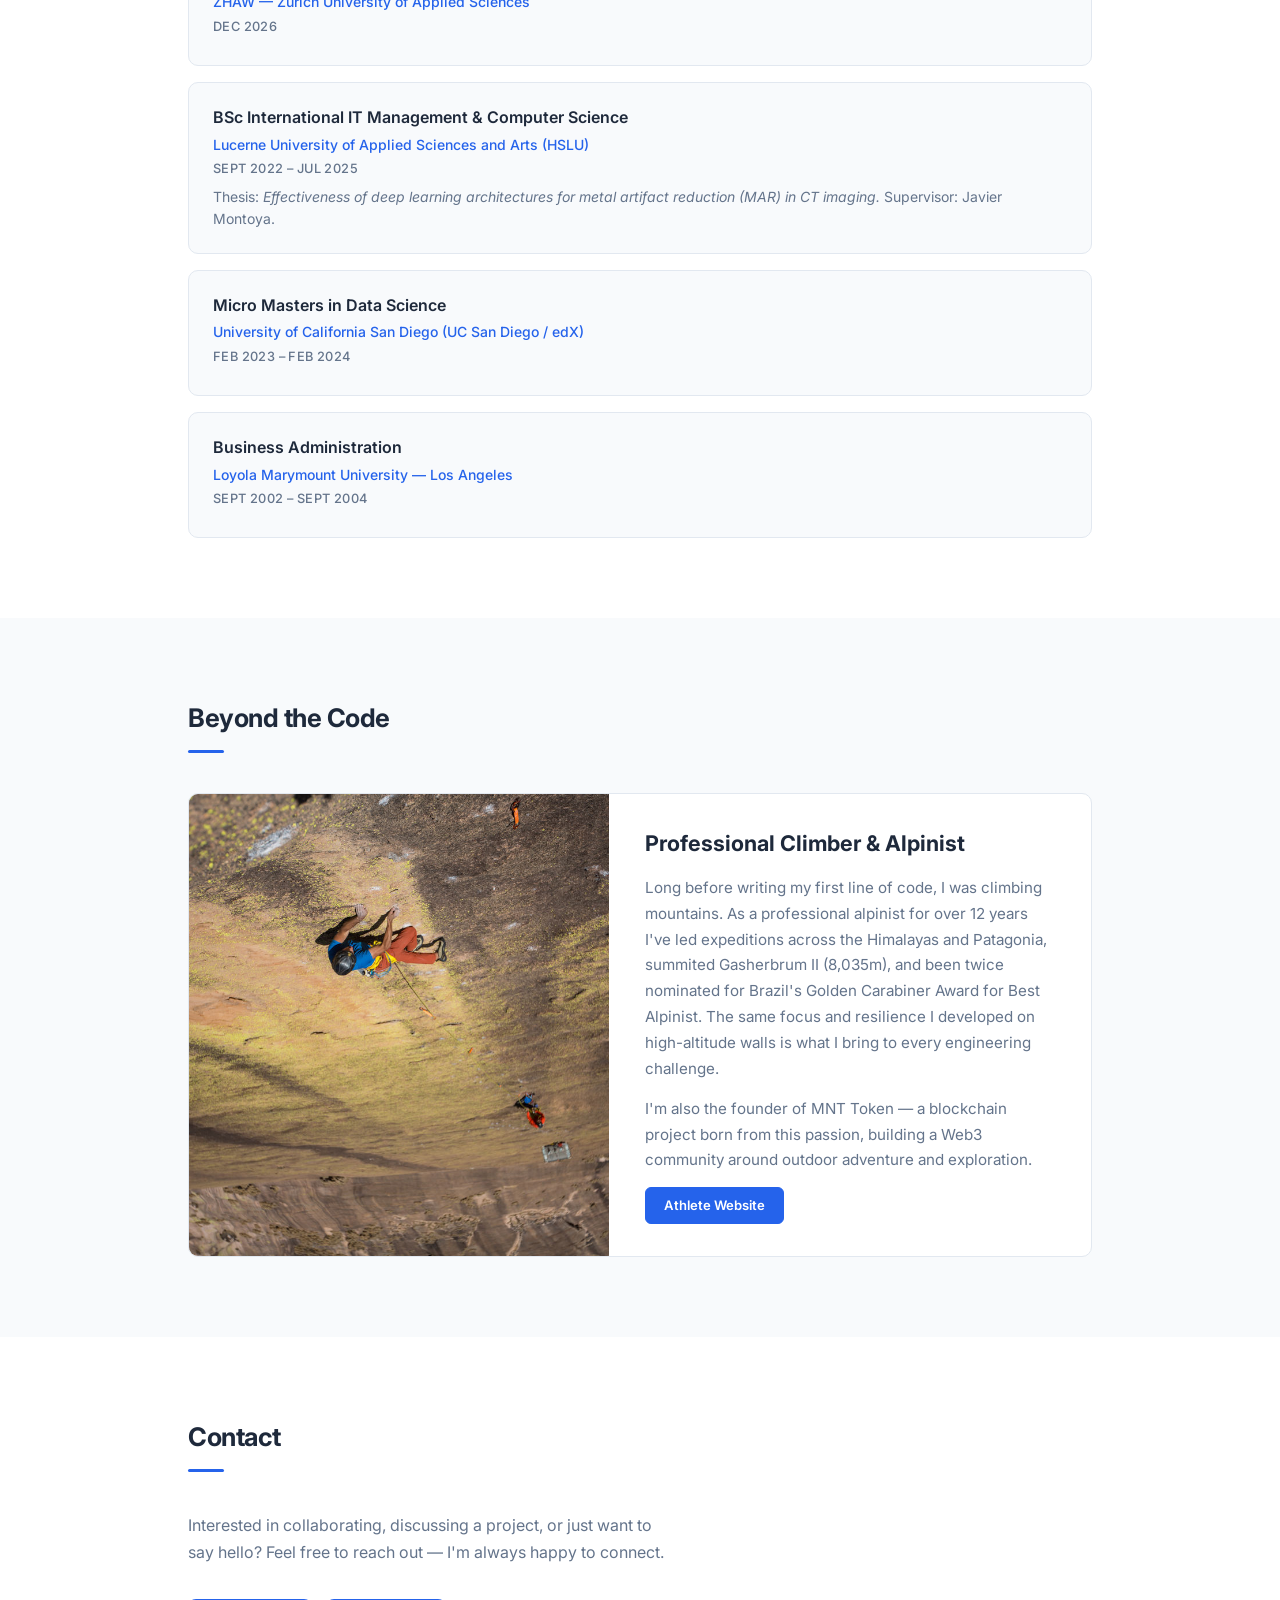
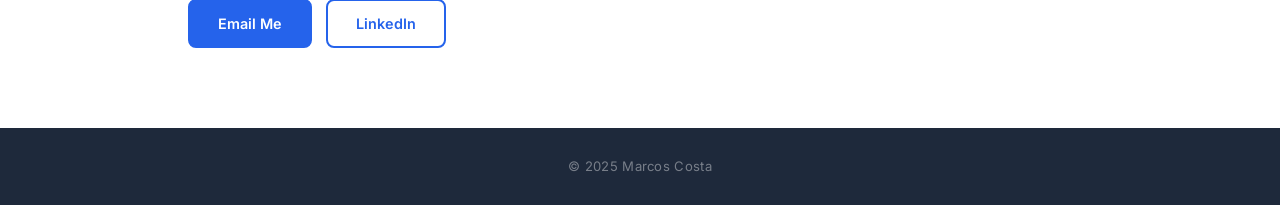
==== commit c9b81651: "avalanche app and path planning" ====
--- a/index.html
+++ b/index.html
@@ -326,6 +326,100 @@
           </div>
         </div>
 
+        <!-- 2D Path Planning Visualizer -->
+        <div class="project-card" data-category="ml-ai">
+          <div class="project-img" style="background:#0f172a; display:flex; align-items:center; justify-content:center; height:190px;">
+            <svg width="260" height="140" viewBox="0 0 260 140" xmlns="http://www.w3.org/2000/svg">
+              <!-- grid lines -->
+              <g stroke="#334155" stroke-width="0.5">
+                <line x1="20" y1="0" x2="20" y2="140"/><line x1="40" y1="0" x2="40" y2="140"/>
+                <line x1="60" y1="0" x2="60" y2="140"/><line x1="80" y1="0" x2="80" y2="140"/>
+                <line x1="100" y1="0" x2="100" y2="140"/><line x1="120" y1="0" x2="120" y2="140"/>
+                <line x1="140" y1="0" x2="140" y2="140"/><line x1="160" y1="0" x2="160" y2="140"/>
+                <line x1="180" y1="0" x2="180" y2="140"/><line x1="200" y1="0" x2="200" y2="140"/>
+                <line x1="220" y1="0" x2="220" y2="140"/><line x1="240" y1="0" x2="240" y2="140"/>
+                <line x1="0" y1="20" x2="260" y2="20"/><line x1="0" y1="40" x2="260" y2="40"/>
+                <line x1="0" y1="60" x2="260" y2="60"/><line x1="0" y1="80" x2="260" y2="80"/>
+                <line x1="0" y1="100" x2="260" y2="100"/><line x1="0" y1="120" x2="260" y2="120"/>
+              </g>
+              <!-- walls -->
+              <rect x="80" y="20" width="20" height="20" fill="#1e293b"/>
+              <rect x="80" y="40" width="20" height="20" fill="#1e293b"/>
+              <rect x="80" y="60" width="20" height="20" fill="#1e293b"/>
+              <rect x="80" y="80" width="20" height="20" fill="#1e293b"/>
+              <rect x="160" y="40" width="20" height="20" fill="#1e293b"/>
+              <rect x="160" y="60" width="20" height="20" fill="#1e293b"/>
+              <rect x="160" y="80" width="20" height="20" fill="#1e293b"/>
+              <rect x="160" y="100" width="20" height="20" fill="#1e293b"/>
+              <!-- explored -->
+              <rect x="40" y="60" width="20" height="20" fill="#bfdbfe" opacity="0.8"/>
+              <rect x="40" y="80" width="20" height="20" fill="#bfdbfe" opacity="0.8"/>
+              <rect x="60" y="60" width="20" height="20" fill="#bfdbfe" opacity="0.8"/>
+              <rect x="60" y="80" width="20" height="20" fill="#bfdbfe" opacity="0.8"/>
+              <rect x="60" y="100" width="20" height="20" fill="#93c5fd" opacity="0.8"/>
+              <rect x="100" y="60" width="20" height="20" fill="#93c5fd" opacity="0.8"/>
+              <!-- path -->
+              <rect x="20" y="80" width="20" height="20" fill="#fbbf24"/>
+              <rect x="40" y="100" width="20" height="20" fill="#fbbf24"/>
+              <rect x="60" y="120" width="20" height="20" fill="#fbbf24"/>
+              <rect x="100" y="80" width="20" height="20" fill="#fbbf24"/>
+              <rect x="120" y="80" width="20" height="20" fill="#fbbf24"/>
+              <rect x="140" y="80" width="20" height="20" fill="#fbbf24"/>
+              <rect x="180" y="80" width="20" height="20" fill="#fbbf24"/>
+              <rect x="200" y="80" width="20" height="20" fill="#fbbf24"/>
+              <!-- start -->
+              <rect x="0" y="80" width="20" height="20" fill="#22c55e"/>
+              <text x="4" y="94" font-size="11" fill="white" font-family="monospace" font-weight="bold">S</text>
+              <!-- goal -->
+              <rect x="220" y="80" width="20" height="20" fill="#ef4444"/>
+              <text x="224" y="94" font-size="11" fill="white" font-family="monospace" font-weight="bold">G</text>
+            </svg>
+          </div>
+          <div class="project-body">
+            <h3 class="project-title">2D Robot Path Planning Visualizer</h3>
+            <p class="project-desc">
+              Interactive browser demo visualising five path planning algorithms — A*, Dijkstra, BFS,
+              Greedy Best-First, and RRT — on a drawable obstacle grid. Watch each algorithm
+              explore in real-time, compare stats, and adjust speed on the fly.
+            </p>
+            <div class="project-tags">
+              <span class="tag">JavaScript</span>
+              <span class="tag">A*</span>
+              <span class="tag">RRT</span>
+              <span class="tag">Algorithms</span>
+              <span class="tag">Robotics</span>
+            </div>
+            <div class="project-links">
+              <a href="path_planning.html" class="btn-project">Live Demo</a>
+            </div>
+          </div>
+        </div>
+
+        <!-- Avalanche Risk Dashboard -->
+        <div class="project-card" data-category="ml-ai engineering">
+          <img class="project-img" src="images/portfolio/avalanche_preview.jpg" alt="Swiss Avalanche Risk Dashboard" style="object-fit:cover; object-position:center top;"
+               onerror="this.style.display='none'">
+          <div class="project-body">
+            <h3 class="project-title">Swiss Avalanche Risk Dashboard</h3>
+            <p class="project-desc">
+              Live interactive dashboard scraping real accident data from WSL SLF — Switzerland's
+              official avalanche authority. Four map views (scatter, heatmap, hexagon grid, 3D columns),
+              analytics charts, and live webcam feeds for Andermatt, Engelberg, and Klewenalp.
+            </p>
+            <div class="project-tags">
+              <span class="tag">Python</span>
+              <span class="tag">Streamlit</span>
+              <span class="tag">pydeck</span>
+              <span class="tag">Plotly</span>
+              <span class="tag">Web Scraping</span>
+            </div>
+            <div class="project-links">
+              <!-- Update href once deployed to Streamlit Community Cloud -->
+              <a href="https://your-app.streamlit.app" class="btn-project" target="_blank" rel="noopener">Live Demo</a>
+            </div>
+          </div>
+        </div>
+
         <!-- Car Racing — DQN Variants -->
         <div class="project-card" data-category="rl ml-ai">
           <img class="project-img" src="images/portfolio/car_racing_dqn.gif" alt="Car Racing DQN Variants">
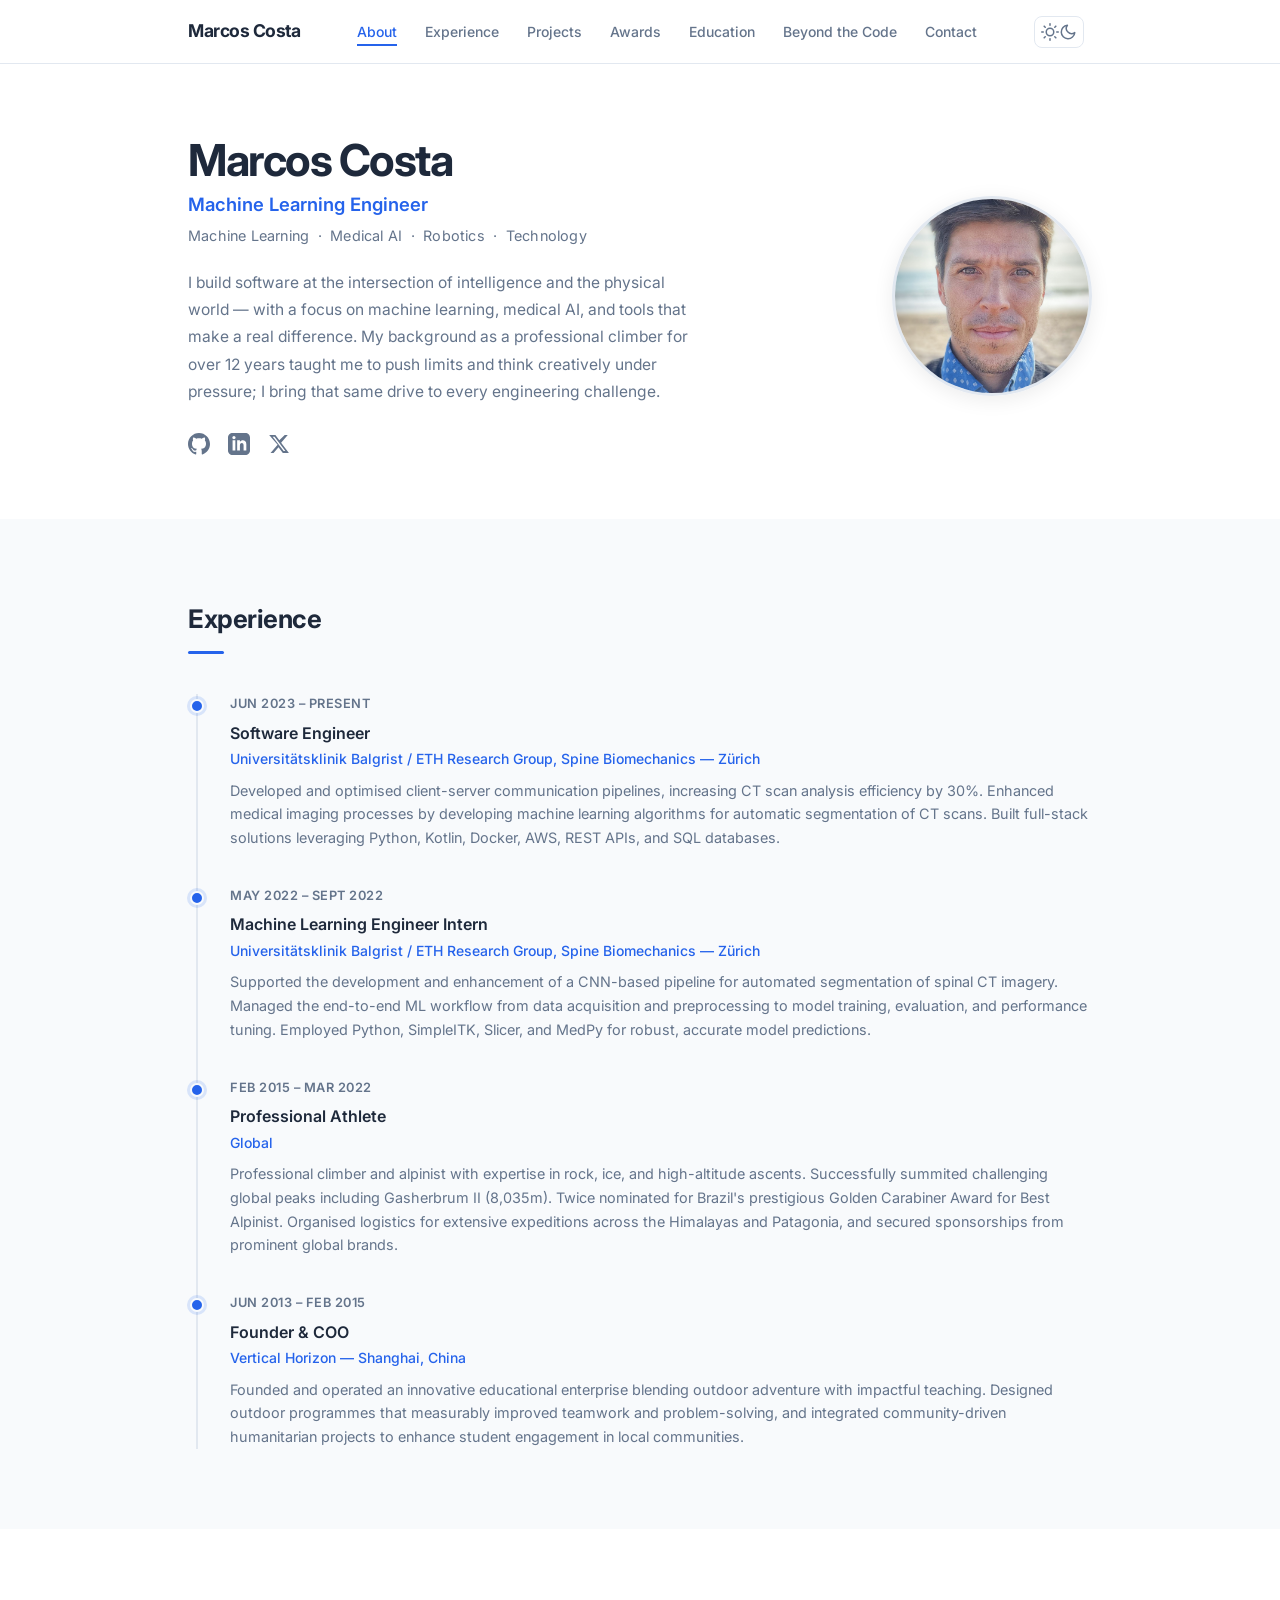
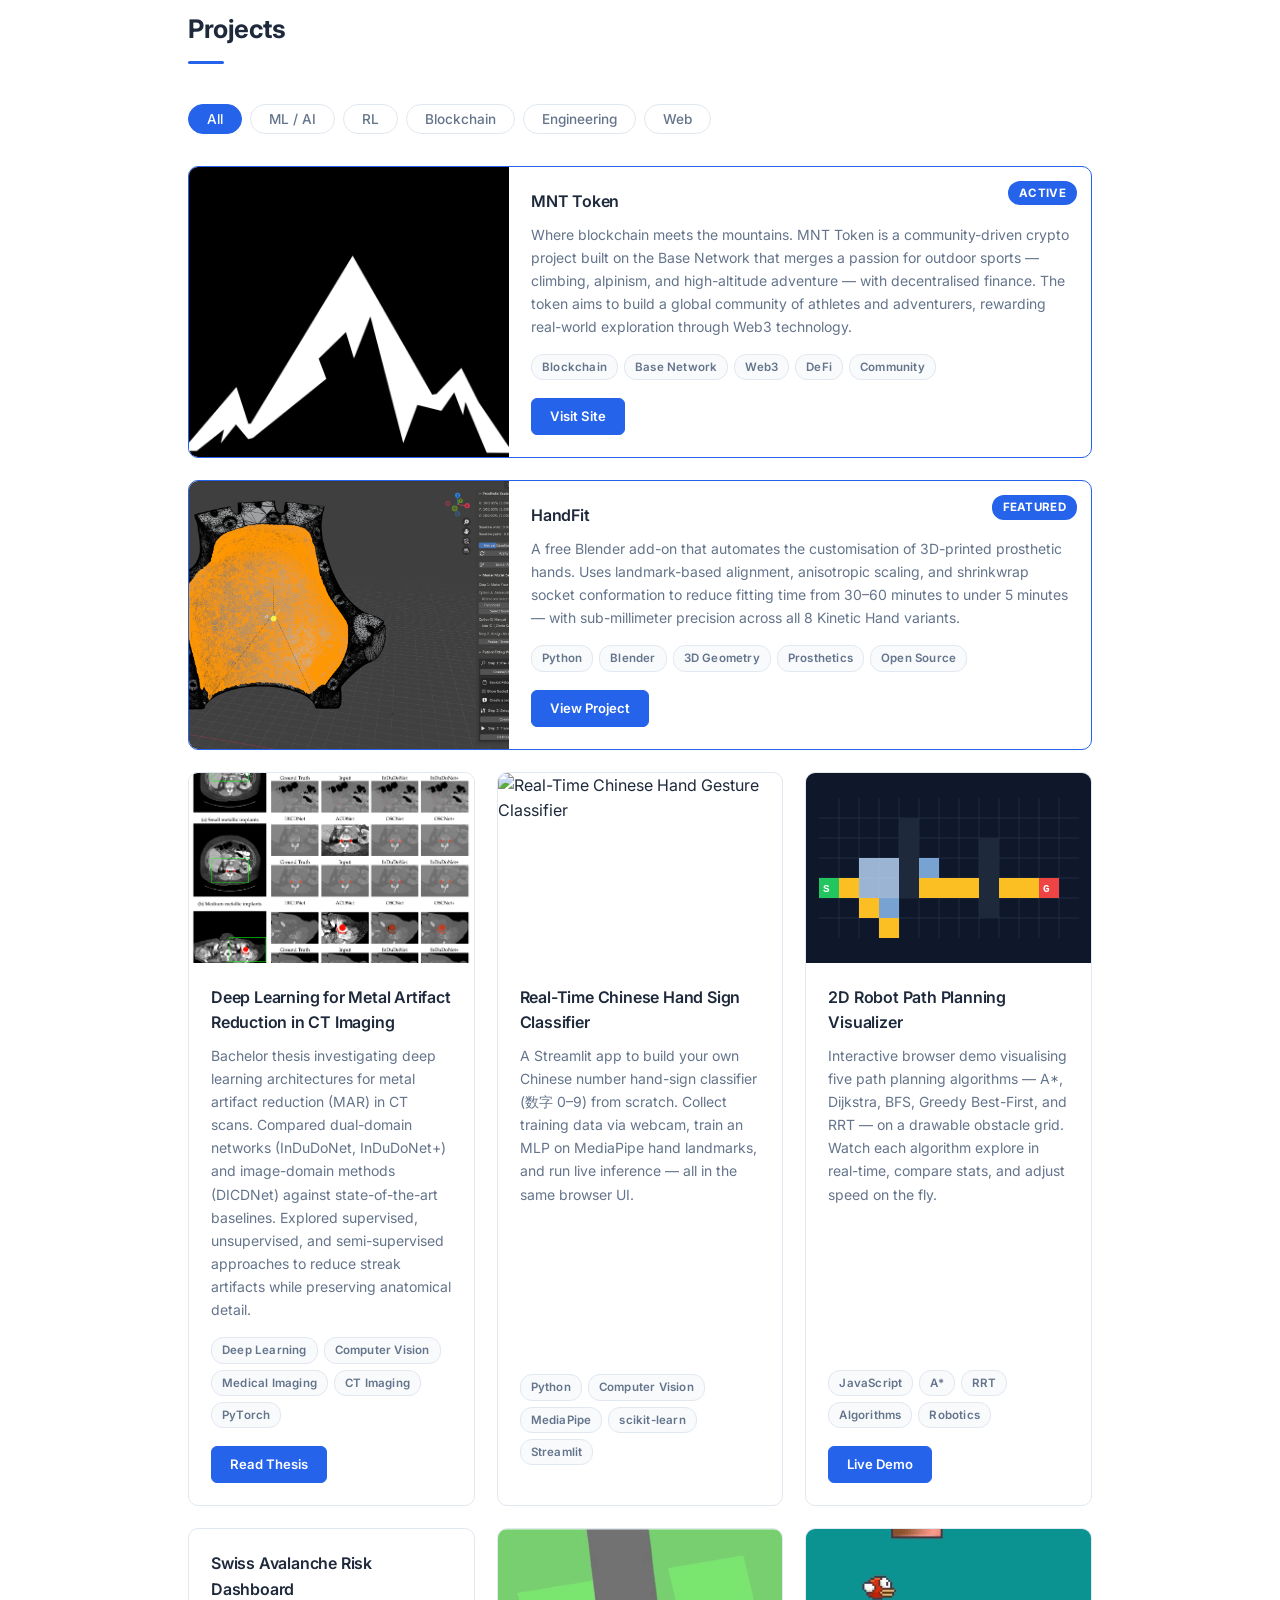
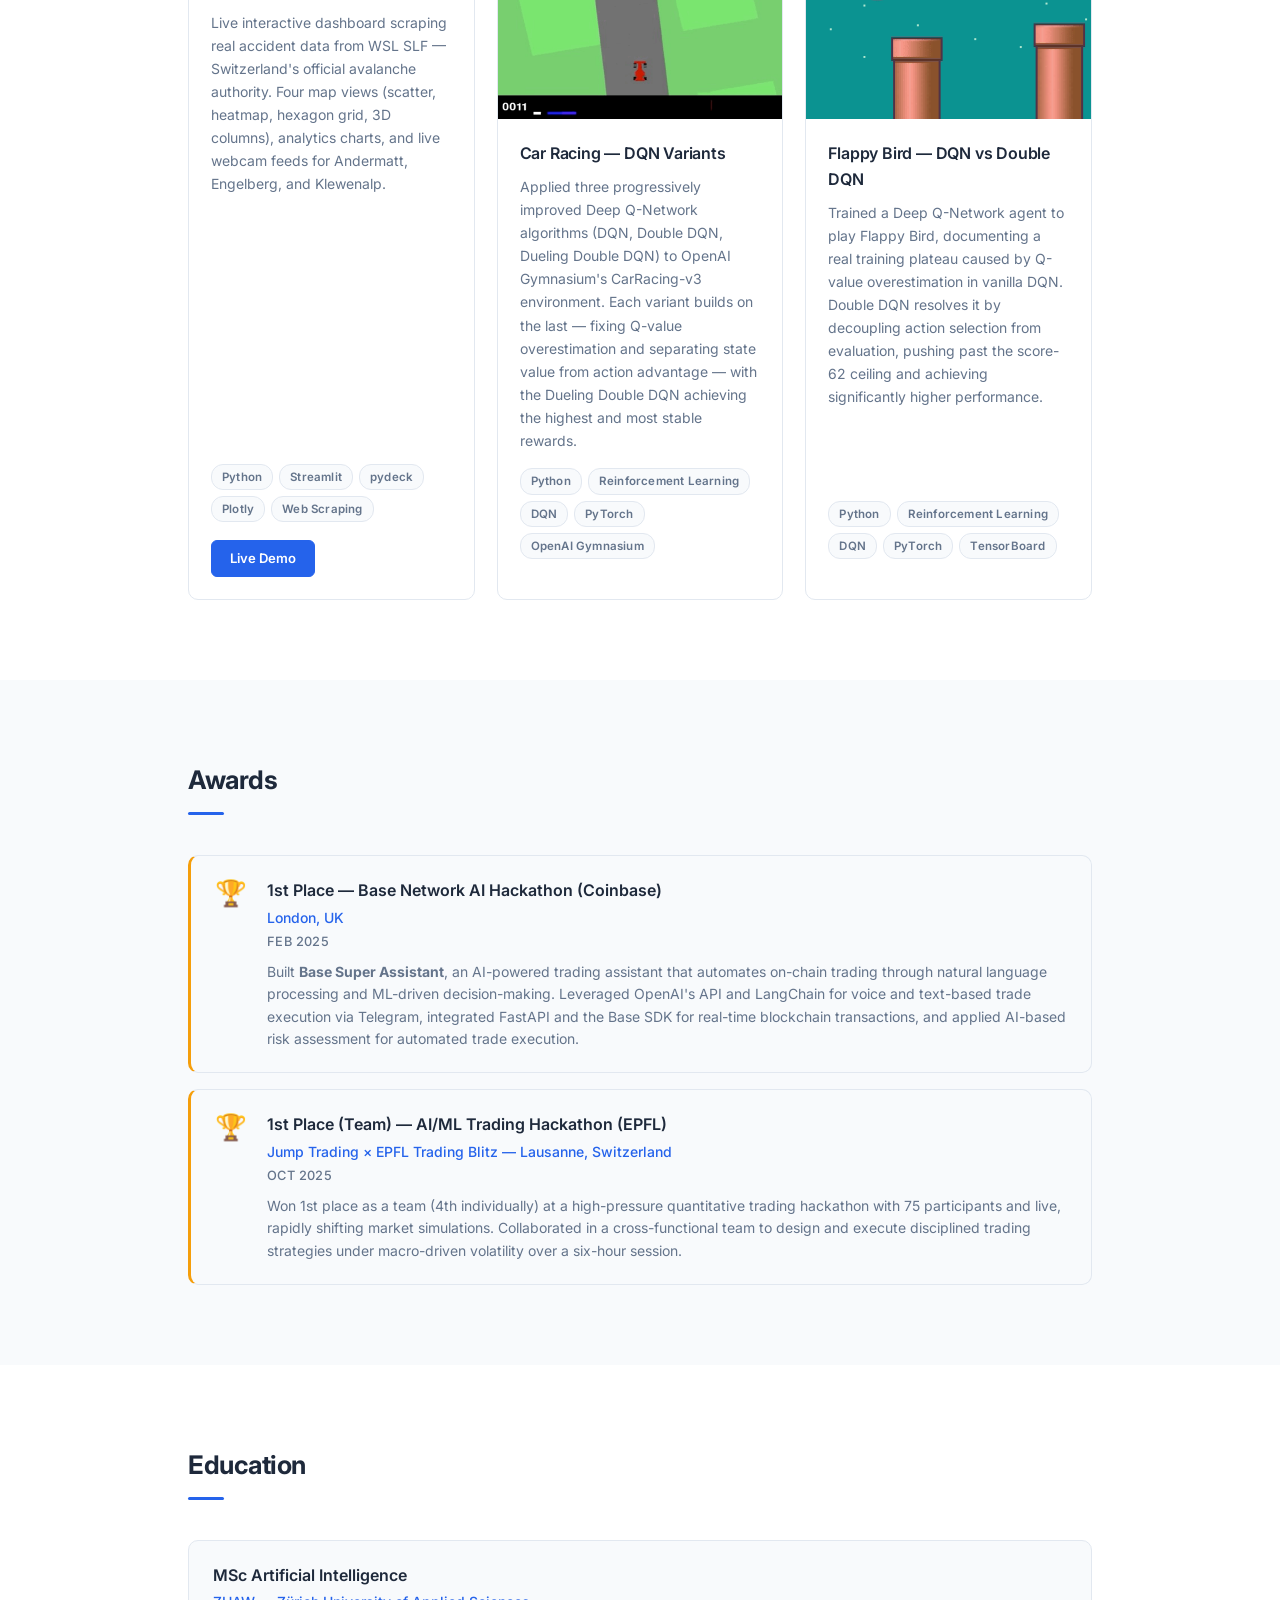
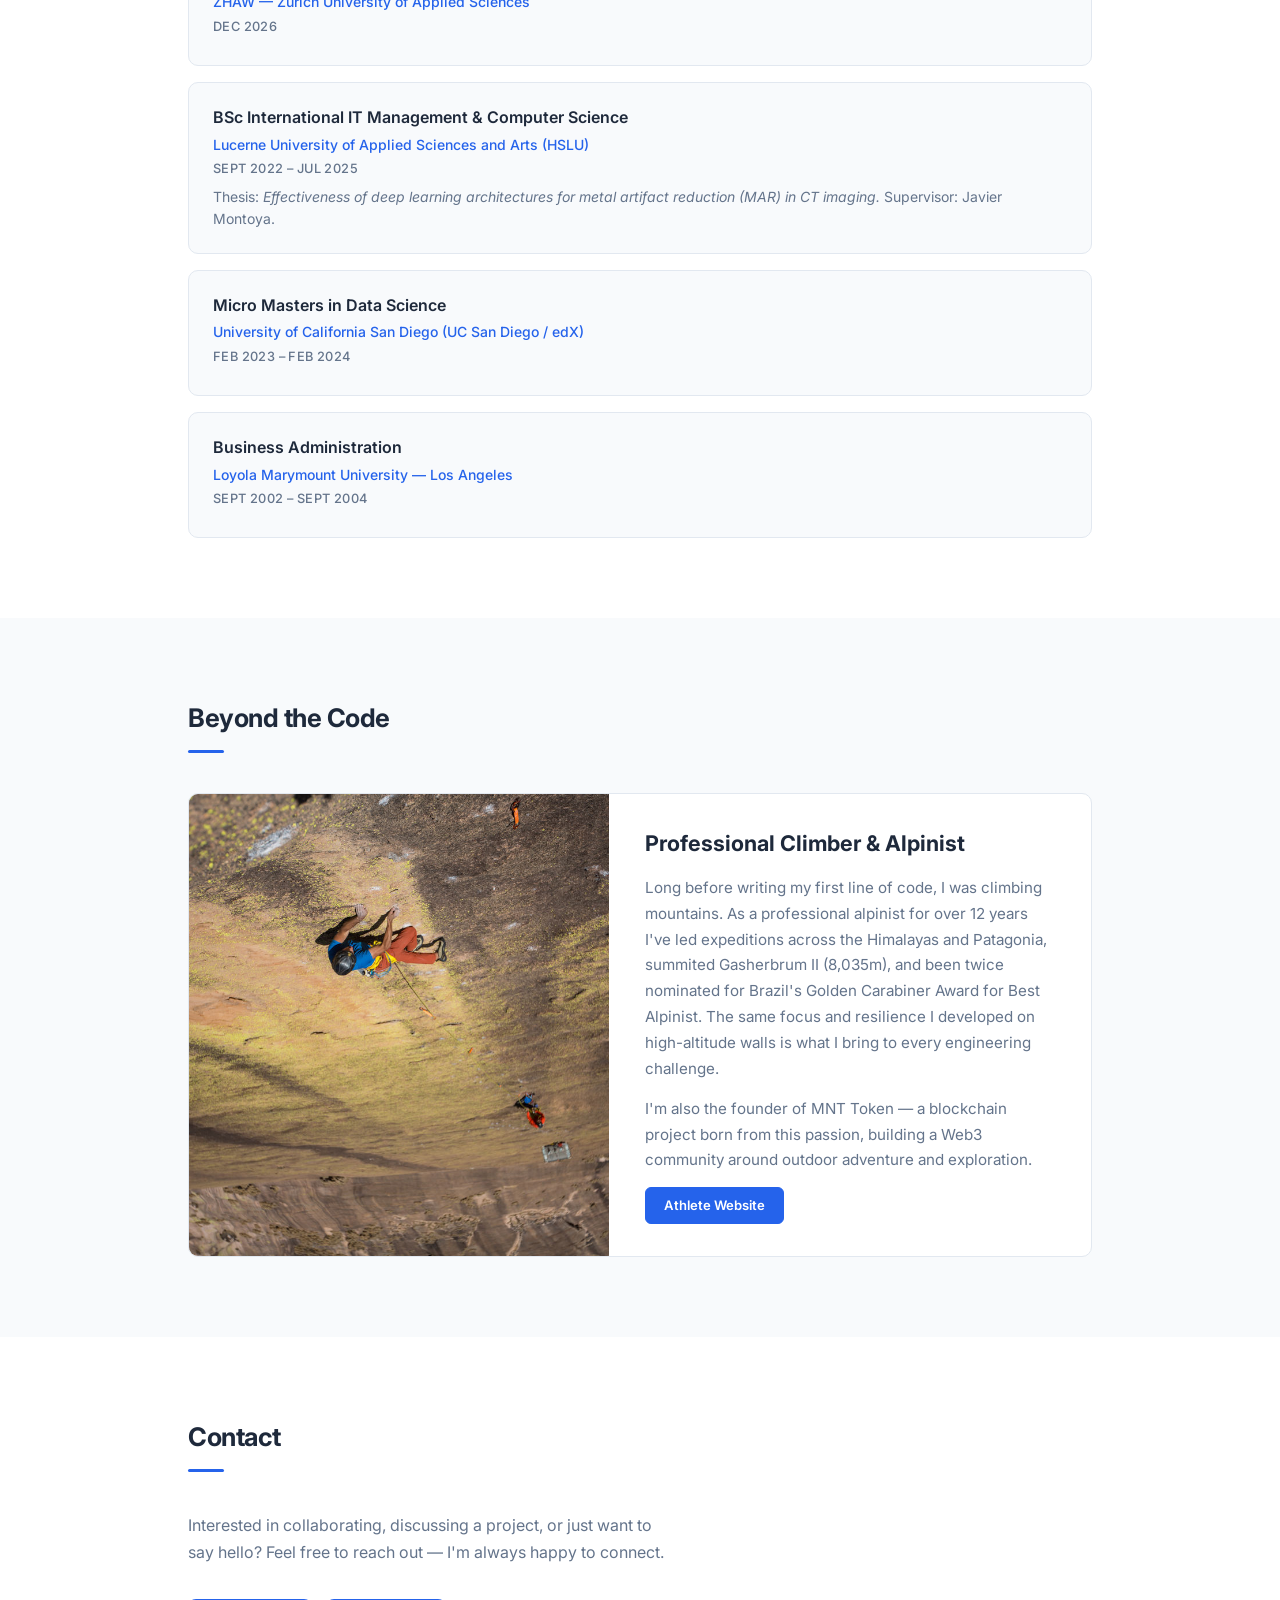
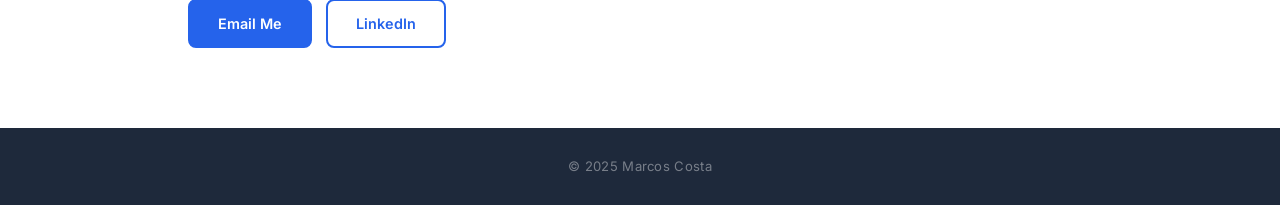
==== commit aeae4486: "avalanche image" ====
--- a/index.html
+++ b/index.html
@@ -397,7 +397,7 @@
 
         <!-- Avalanche Risk Dashboard -->
         <div class="project-card" data-category="ml-ai engineering">
-          <img class="project-img" src="images/portfolio/avalanche_preview.jpg" alt="Swiss Avalanche Risk Dashboard" style="object-fit:cover; object-position:center top;"
+          <img class="project-img" src="images/portfolio/avalanche.png" alt="Swiss Avalanche Risk Dashboard" style="object-fit:cover; object-position:center top;"
                onerror="this.style.display='none'">
           <div class="project-body">
             <h3 class="project-title">Swiss Avalanche Risk Dashboard</h3>
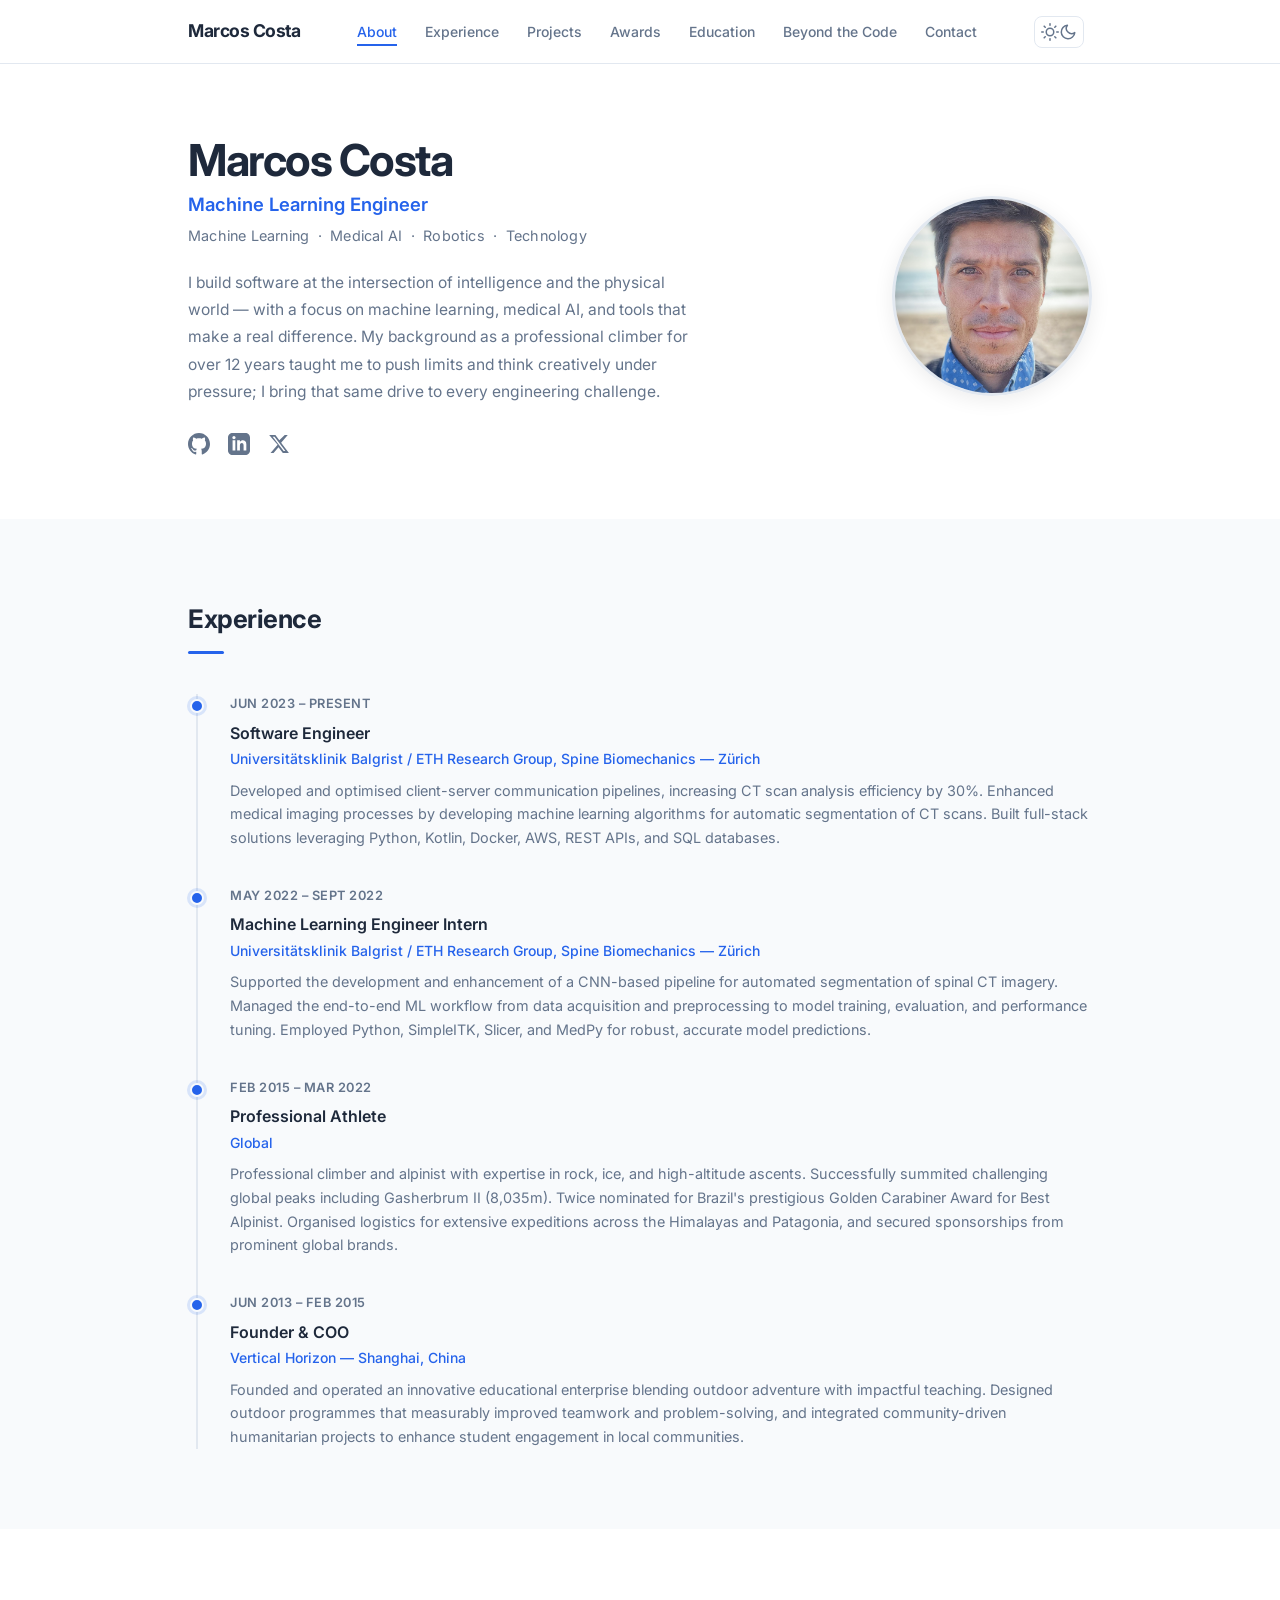
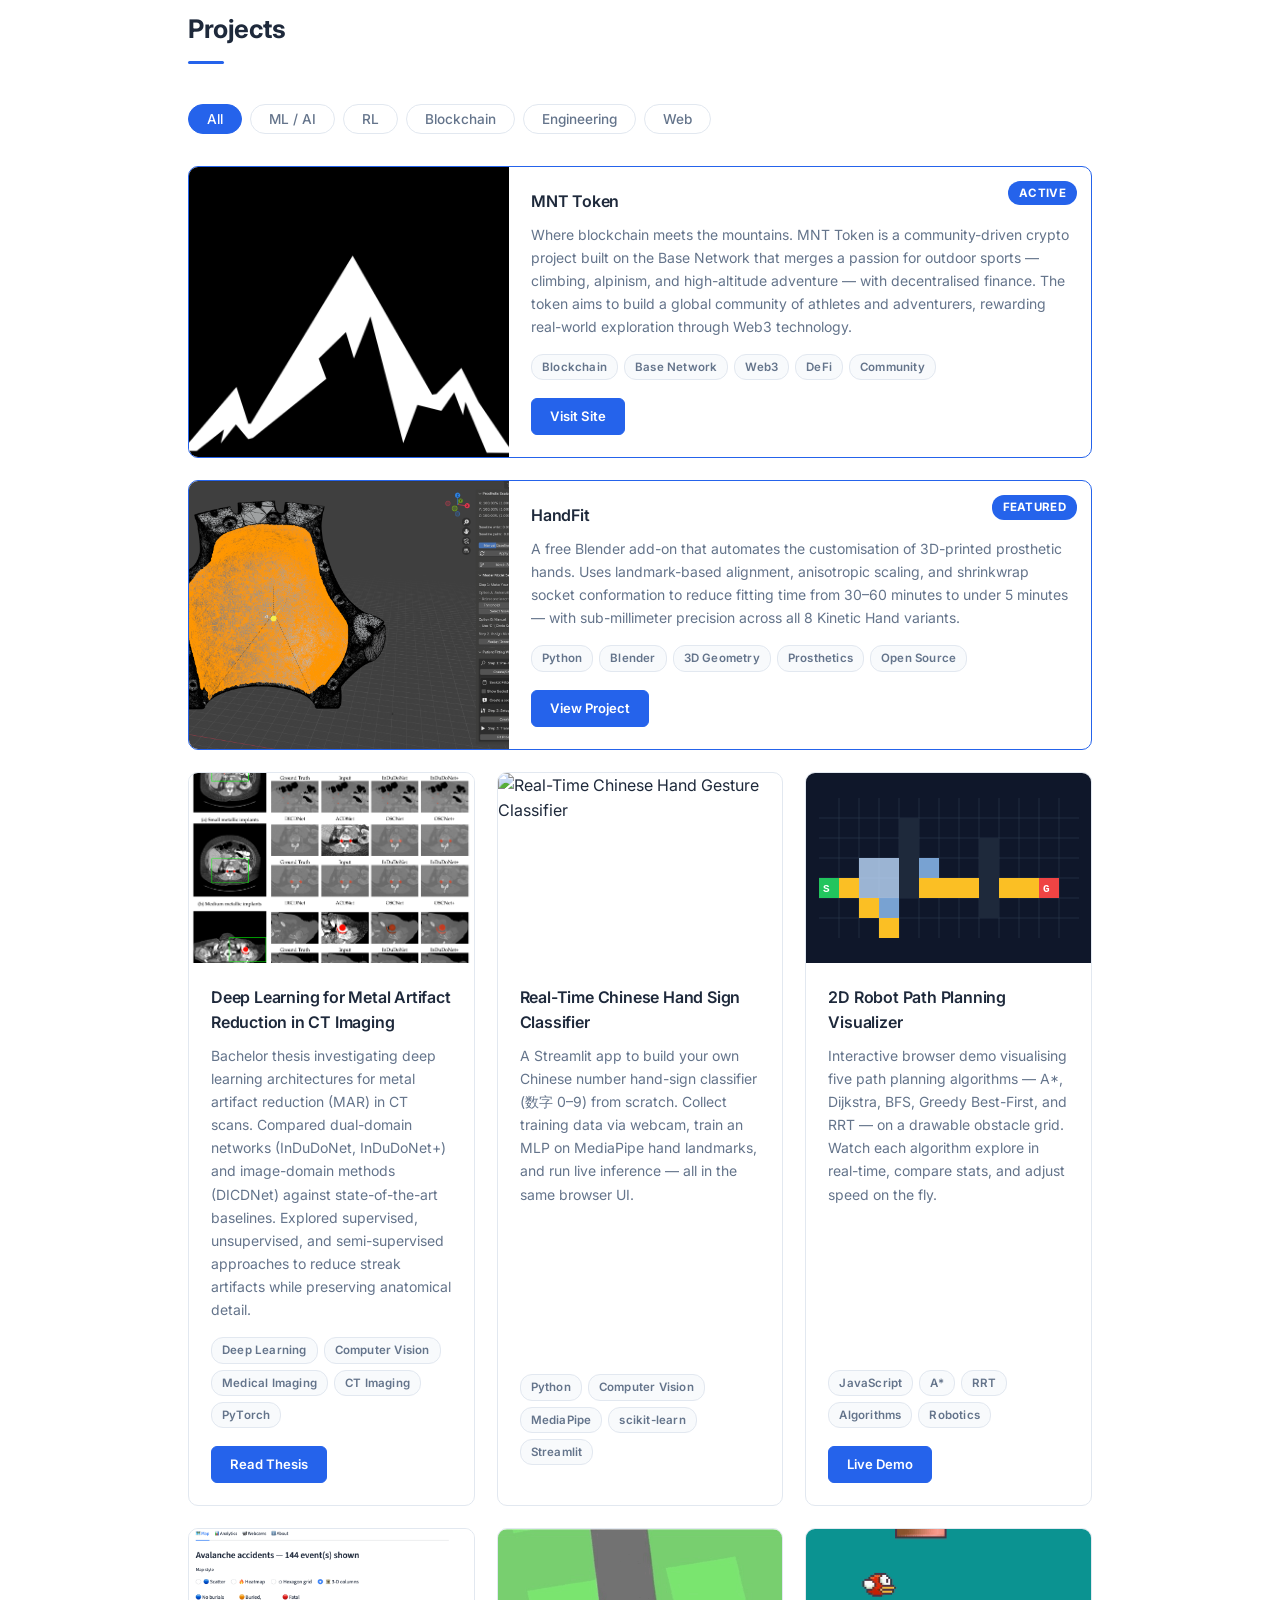
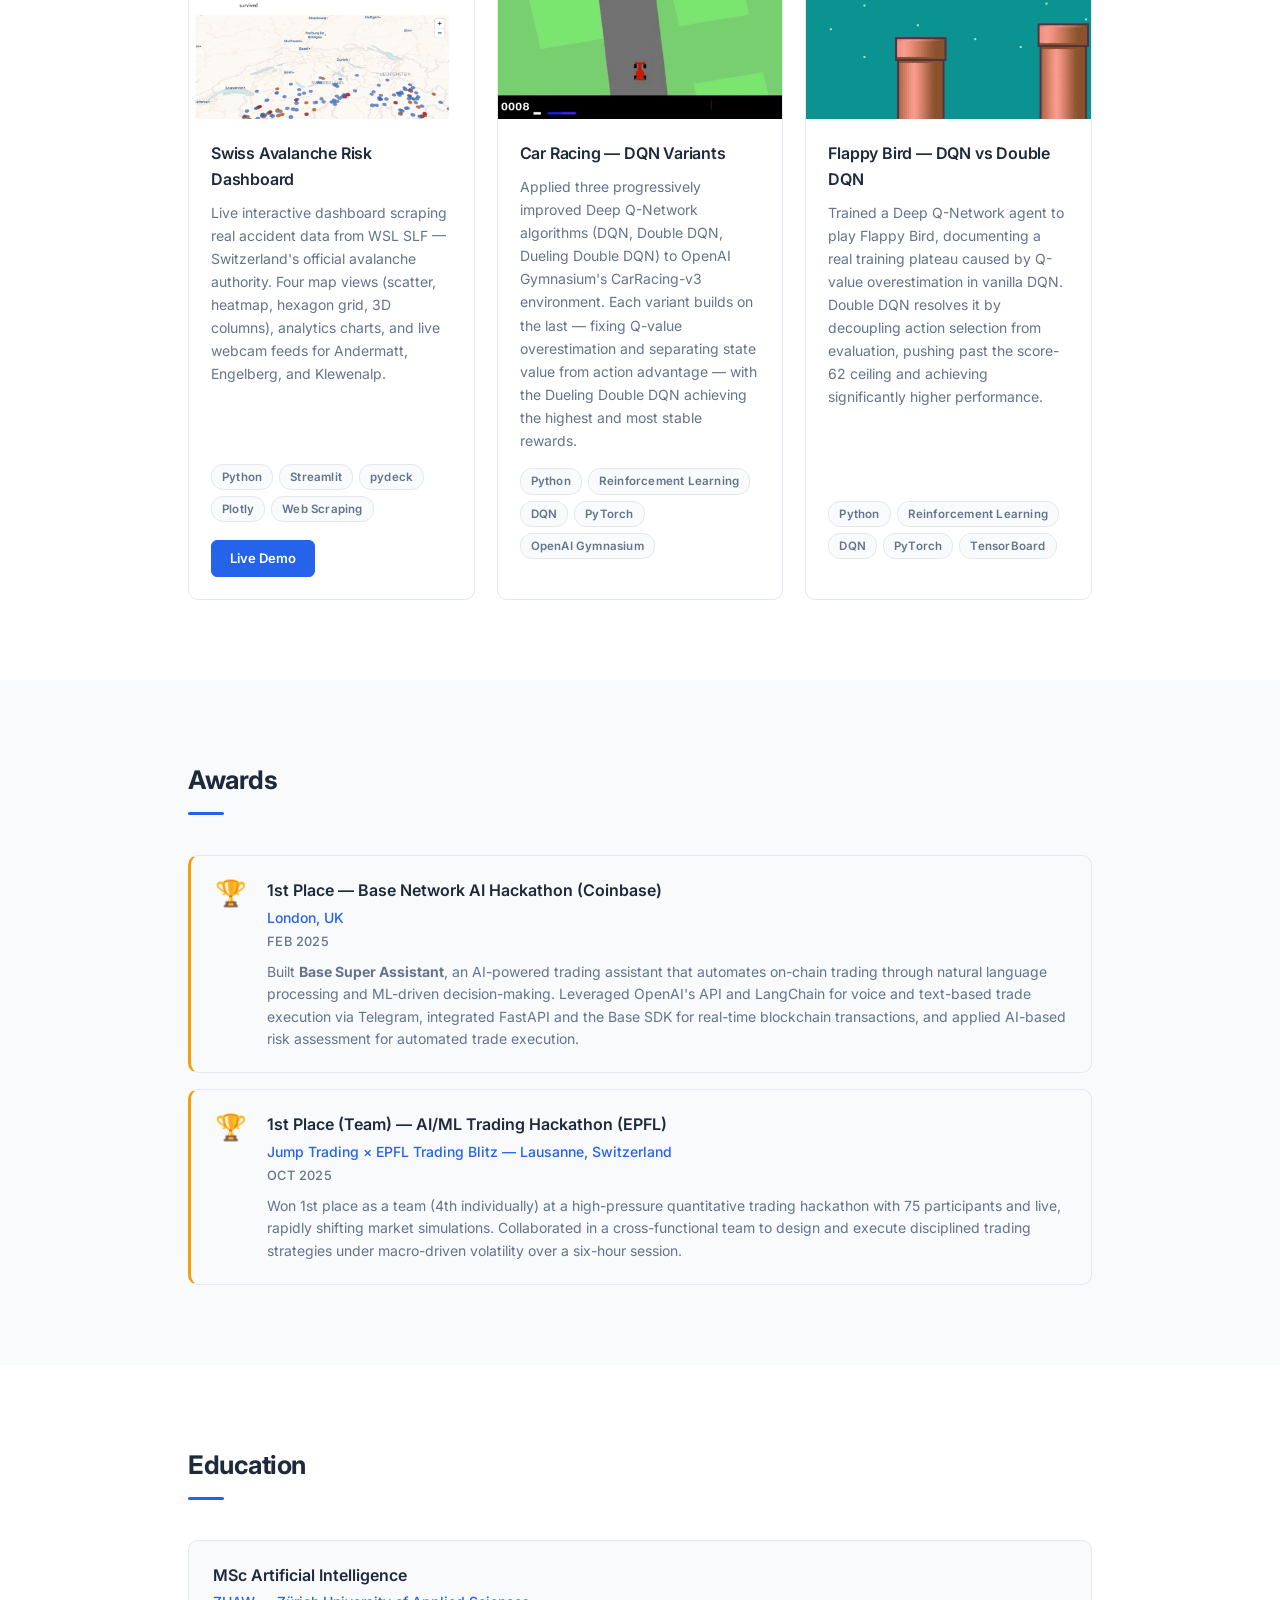
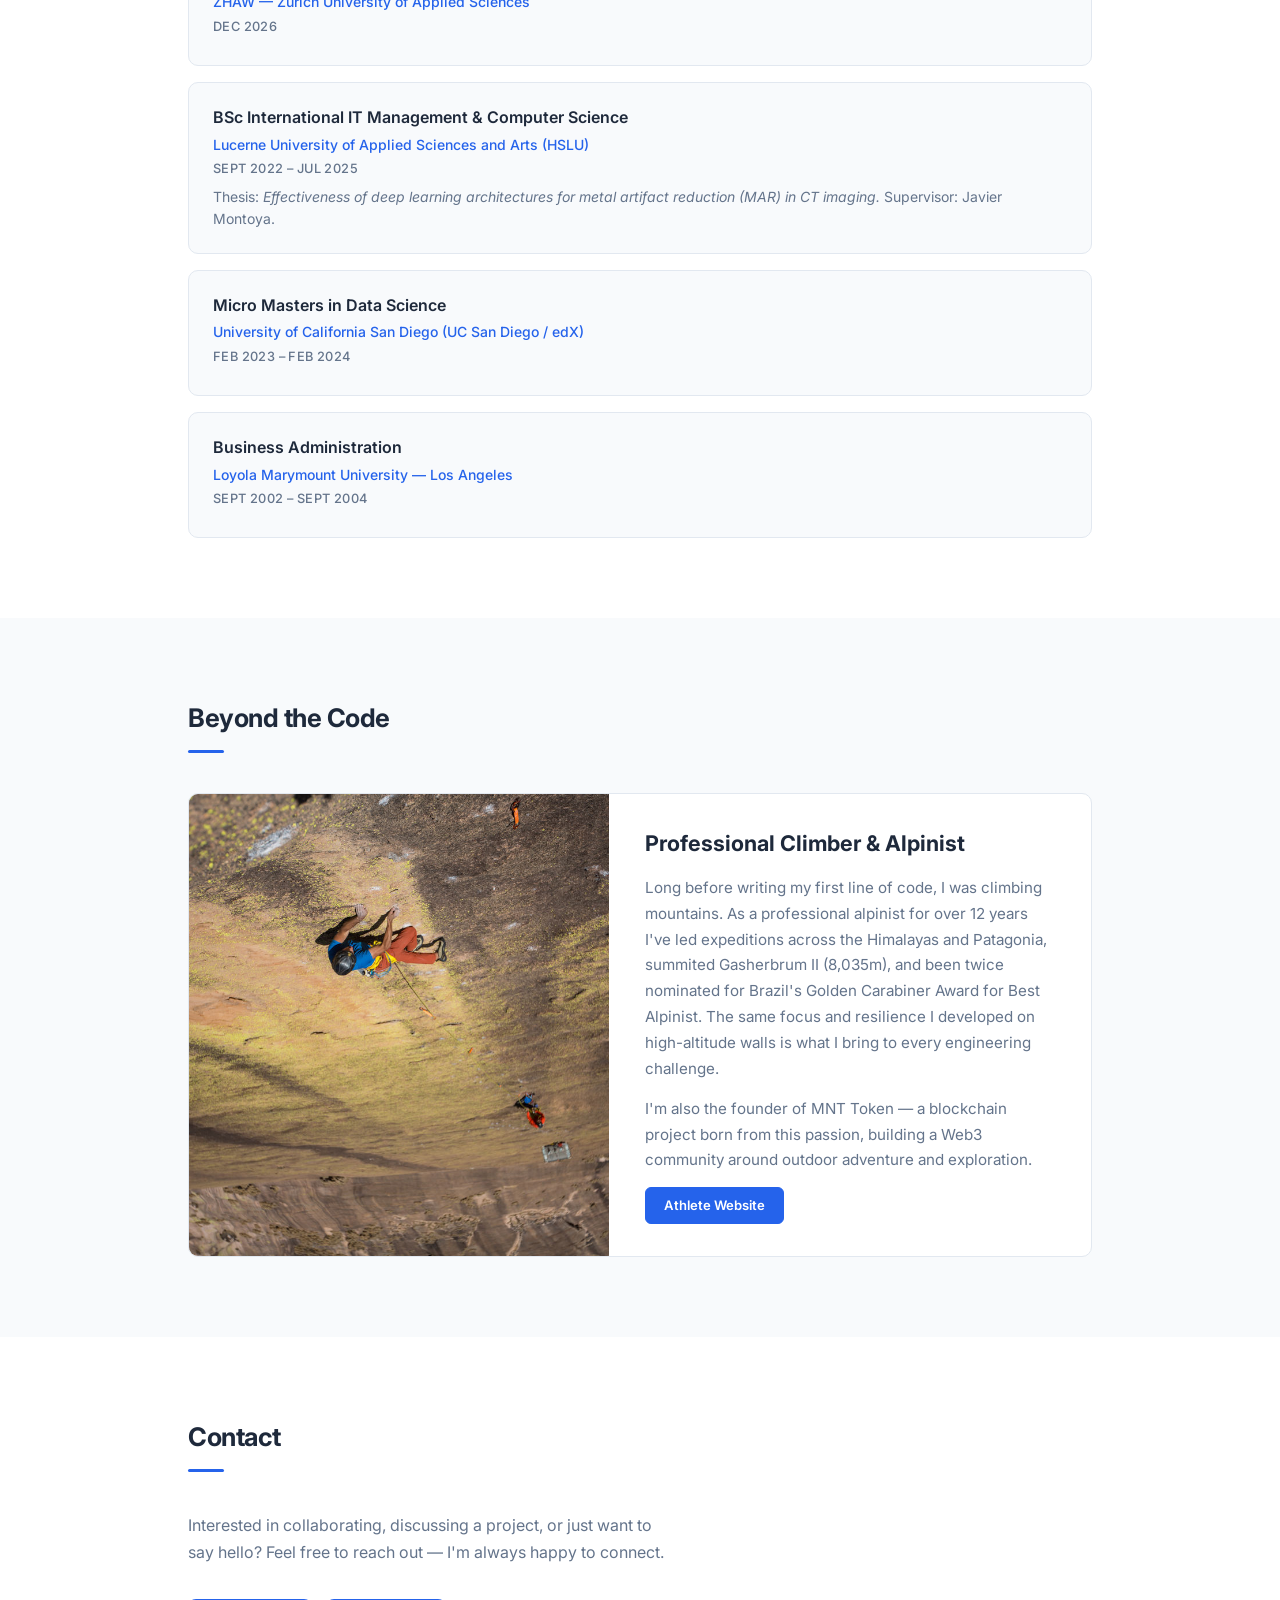
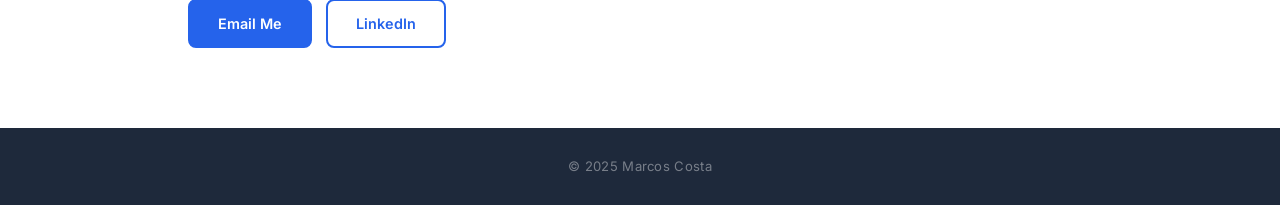
==== commit 2c7dd118: "avalanche image" ====
--- a/index.html
+++ b/index.html
@@ -397,8 +397,7 @@
 
         <!-- Avalanche Risk Dashboard -->
         <div class="project-card" data-category="ml-ai engineering">
-          <img class="project-img" src="images/portfolio/avalanche.png" alt="Swiss Avalanche Risk Dashboard" style="object-fit:cover; object-position:center top;"
-               onerror="this.style.display='none'">
+          <img class="project-img" src="images/portfolio/avalanche_app.png" alt="Swiss Avalanche Risk Dashboard" style="object-fit:cover; object-position:center top;">
           <div class="project-body">
             <h3 class="project-title">Swiss Avalanche Risk Dashboard</h3>
             <p class="project-desc">
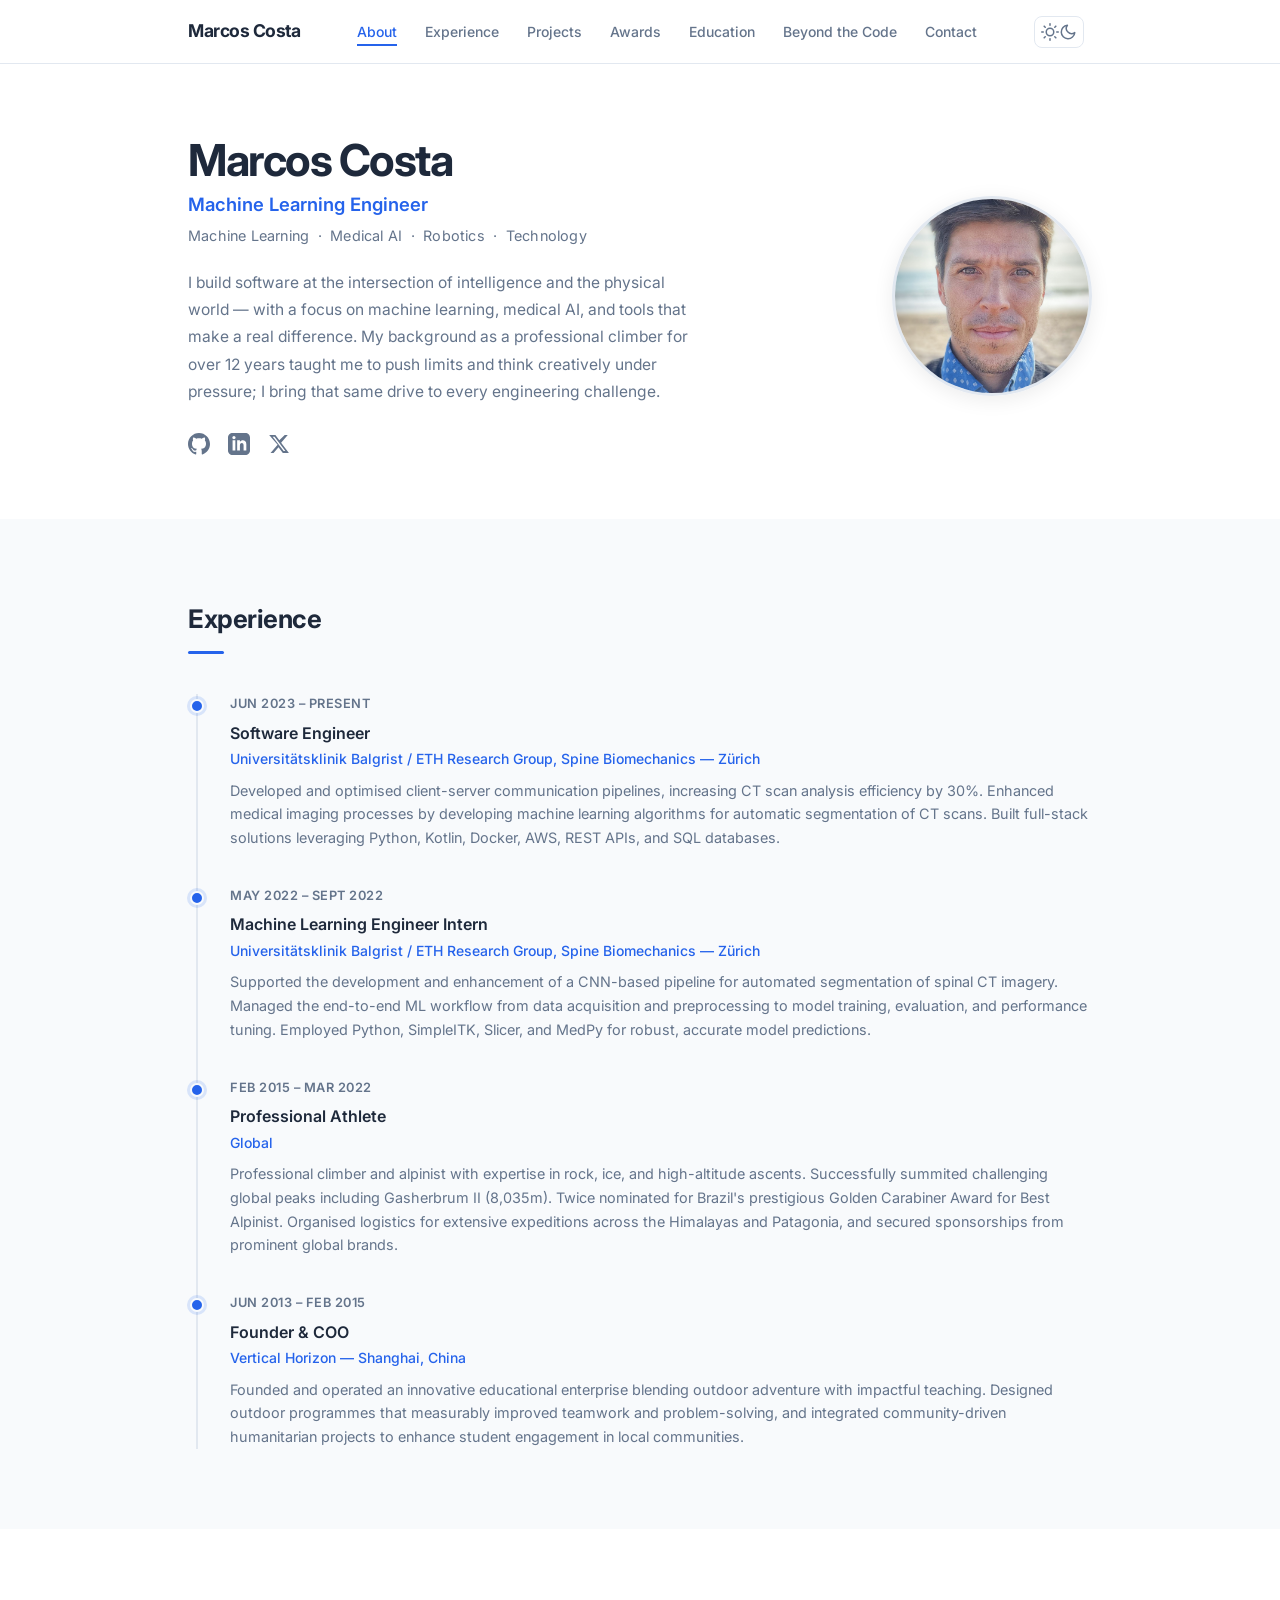
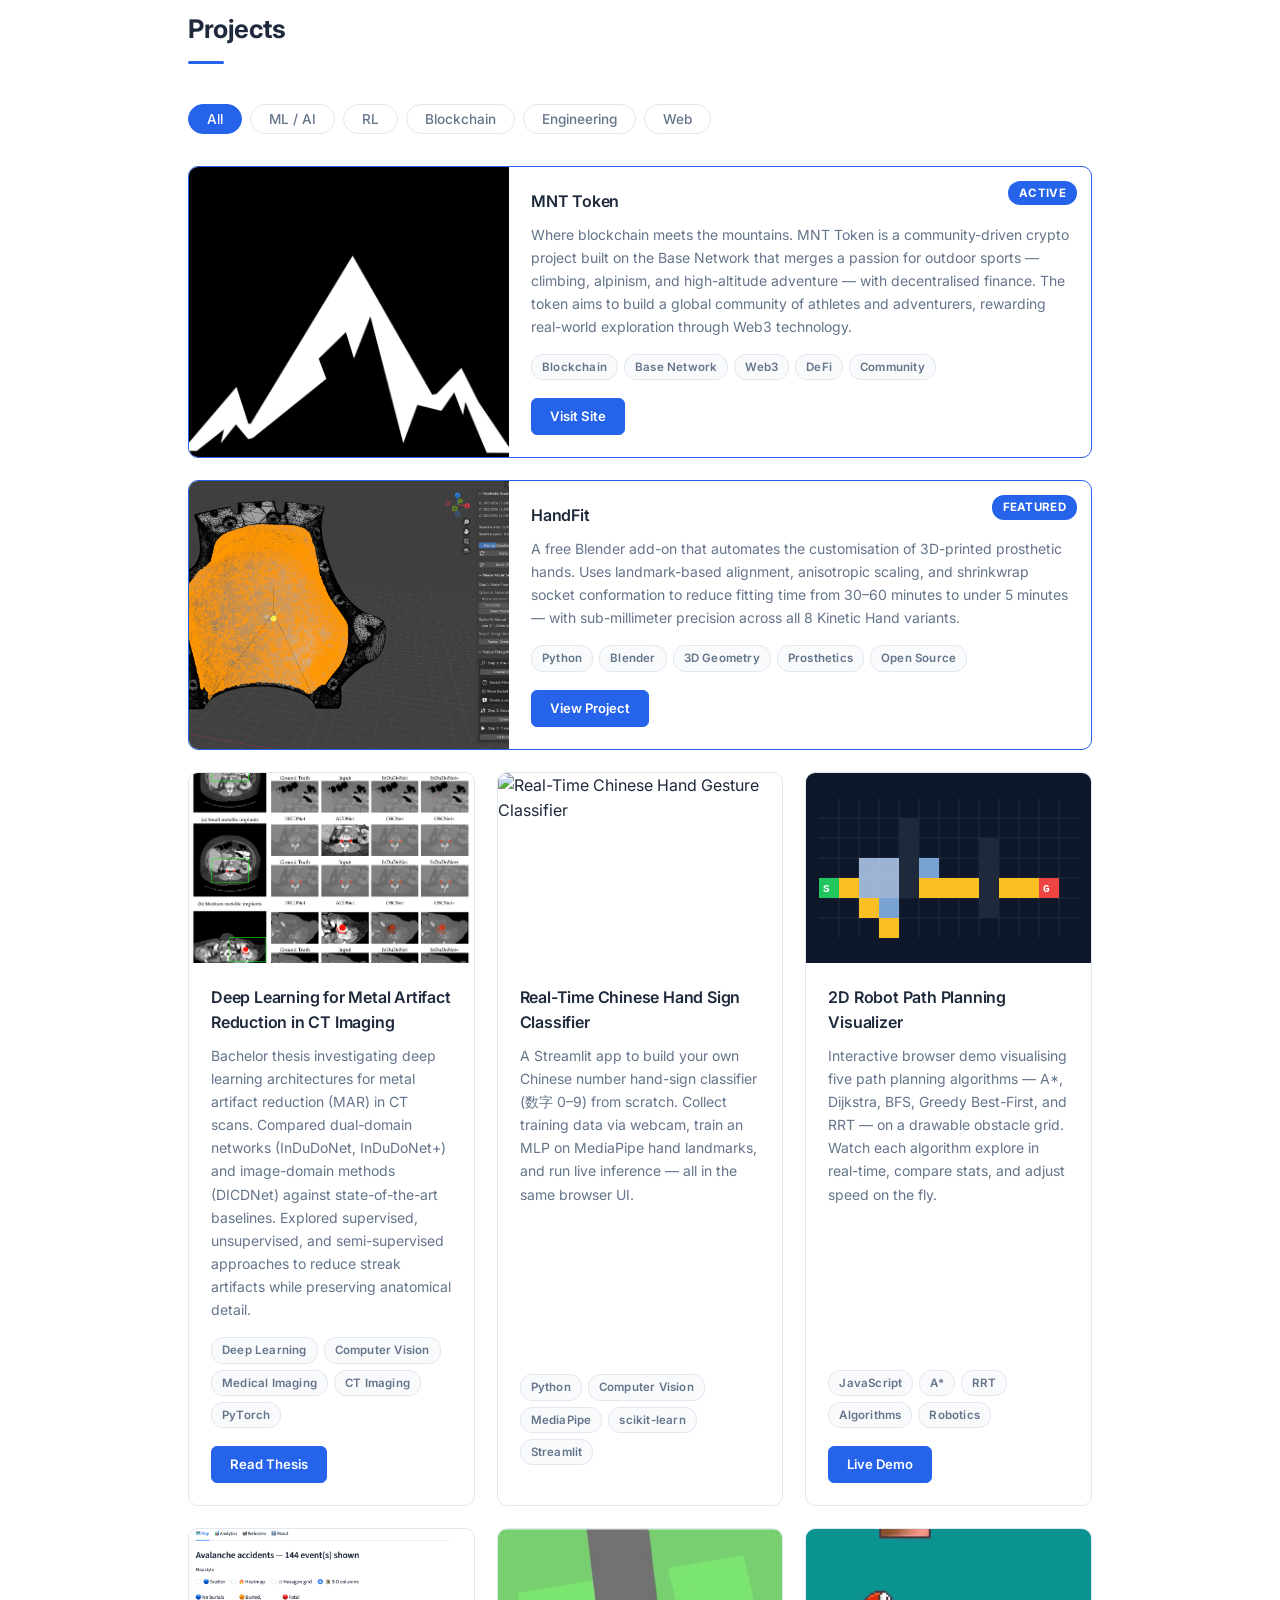
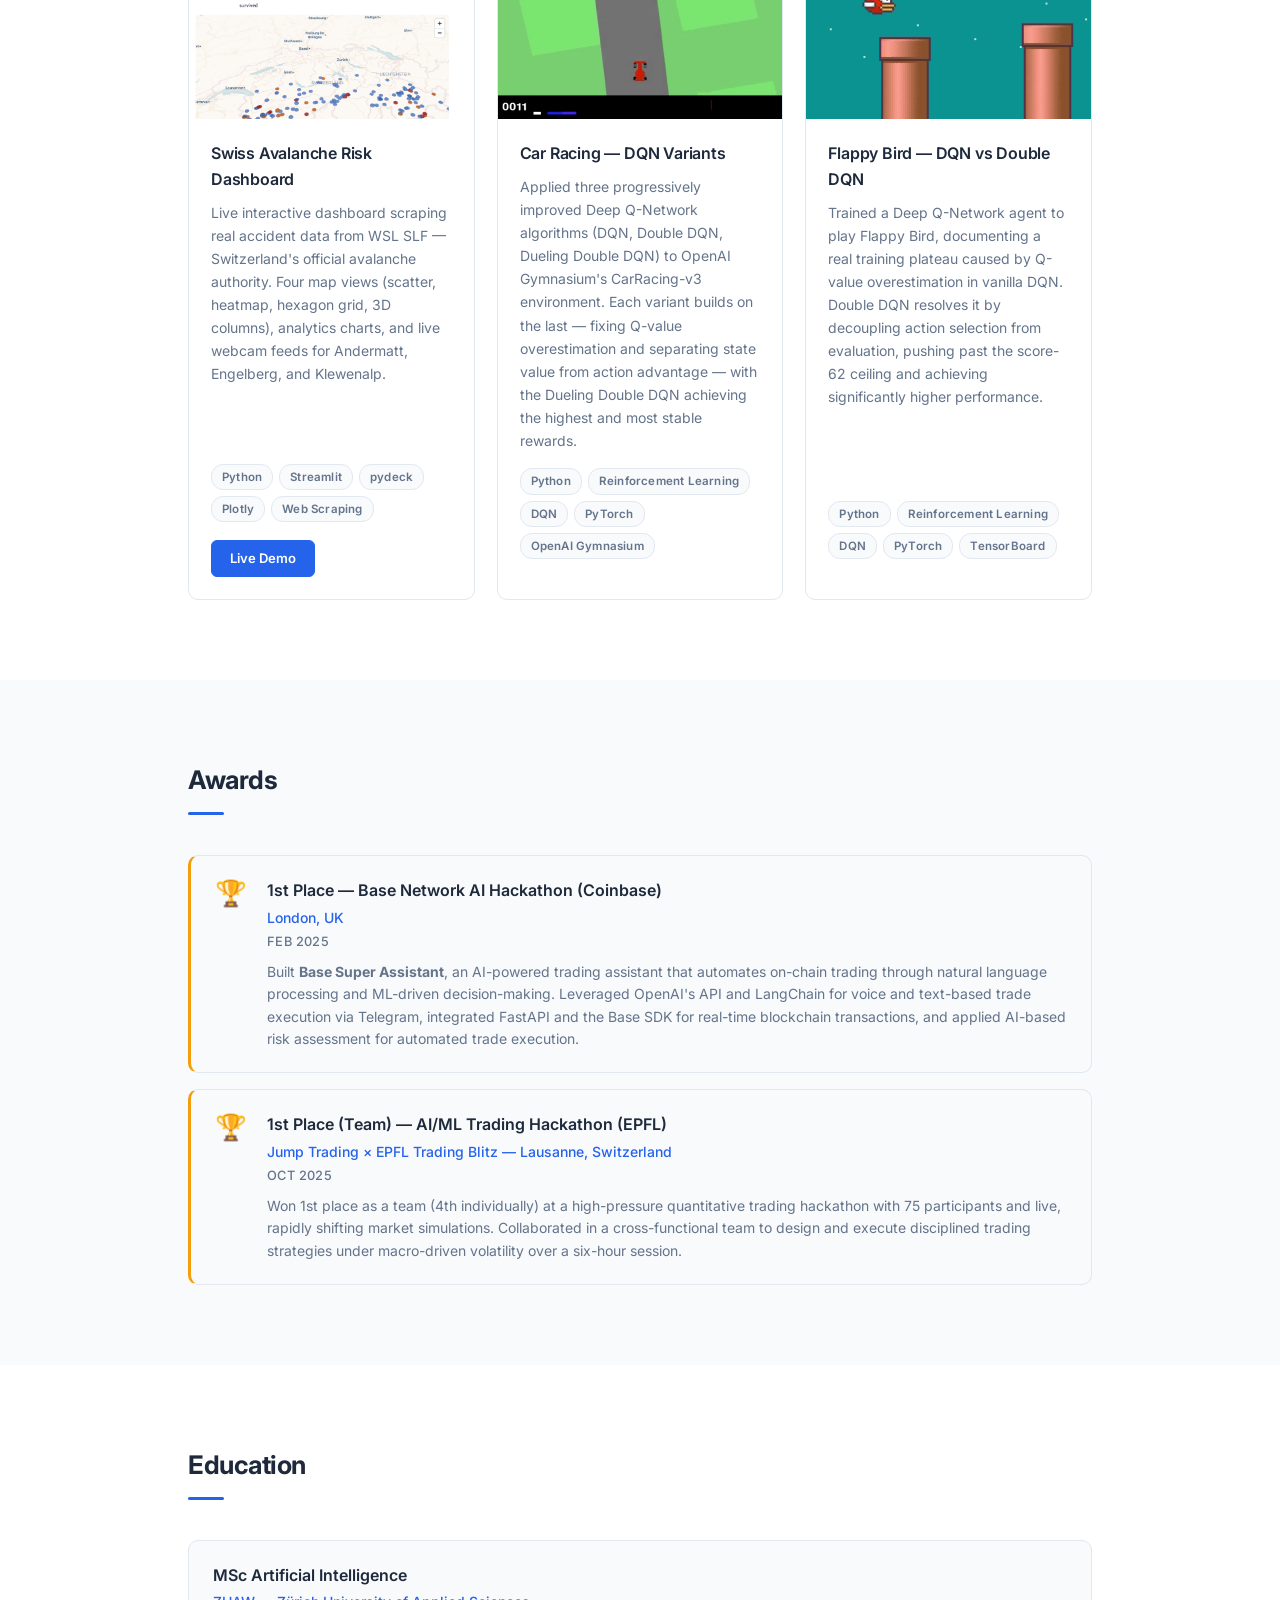
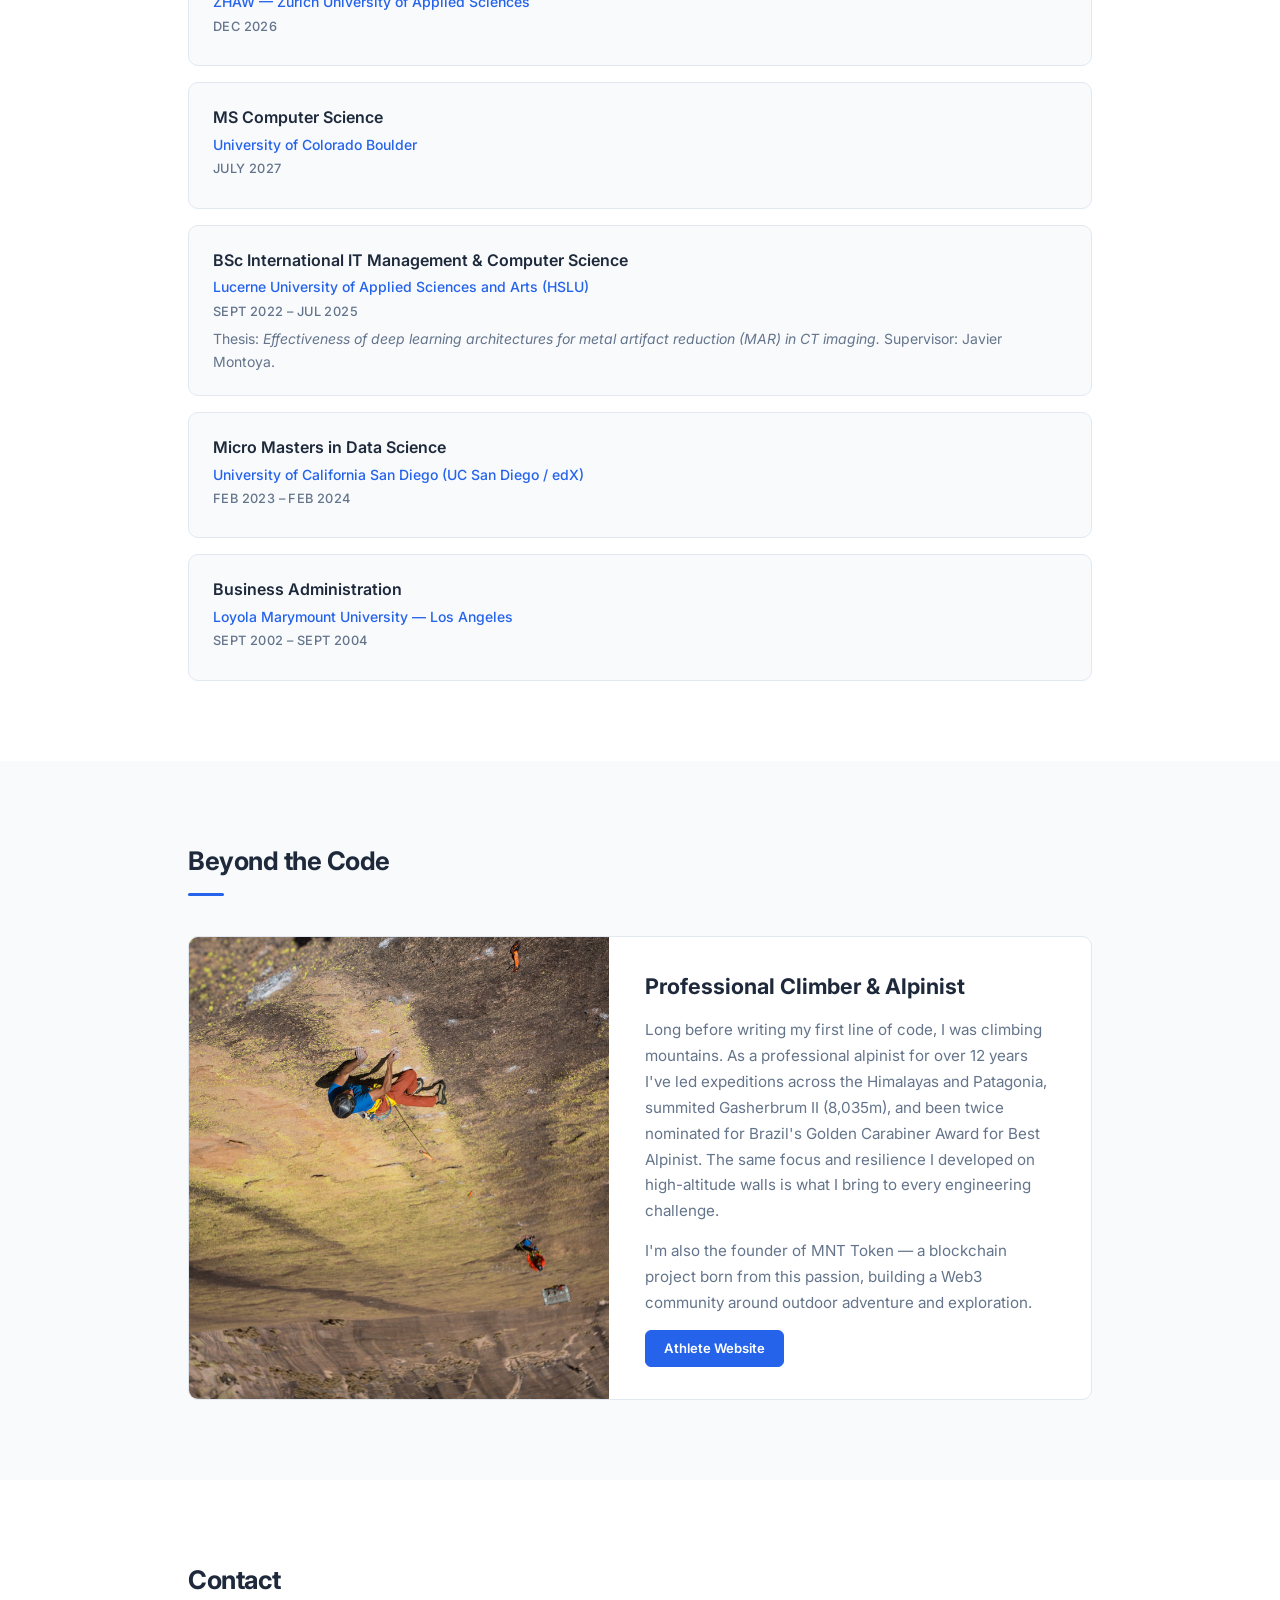
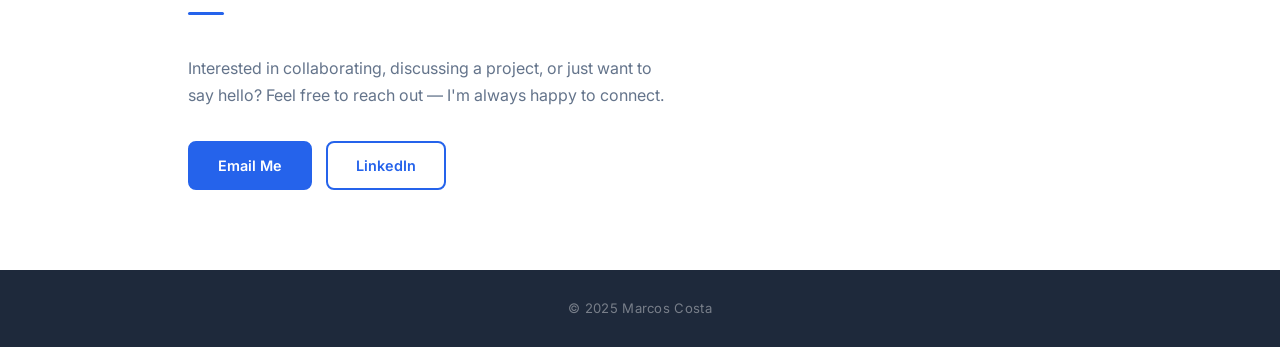
==== commit f039605e: "Add MS Computer Science education details Added education details for MS Computer Science." ====
--- a/index.html
+++ b/index.html
@@ -628,6 +628,14 @@
 
         <div class="edu-item">
           <div class="edu-body">
+            <h3 class="edu-degree">MS Computer Science</h3>
+            <p class="edu-institution">University of Colorado Boulder</p>
+            <p class="edu-date">July 2027</p>
+          </div>
+        </div>
+
+        <div class="edu-item">
+          <div class="edu-body">
             <h3 class="edu-degree">BSc International IT Management &amp; Computer Science</h3>
             <p class="edu-institution">Lucerne University of Applied Sciences and Arts (HSLU)</p>
             <p class="edu-date">Sept 2022 – Jul 2025</p>
